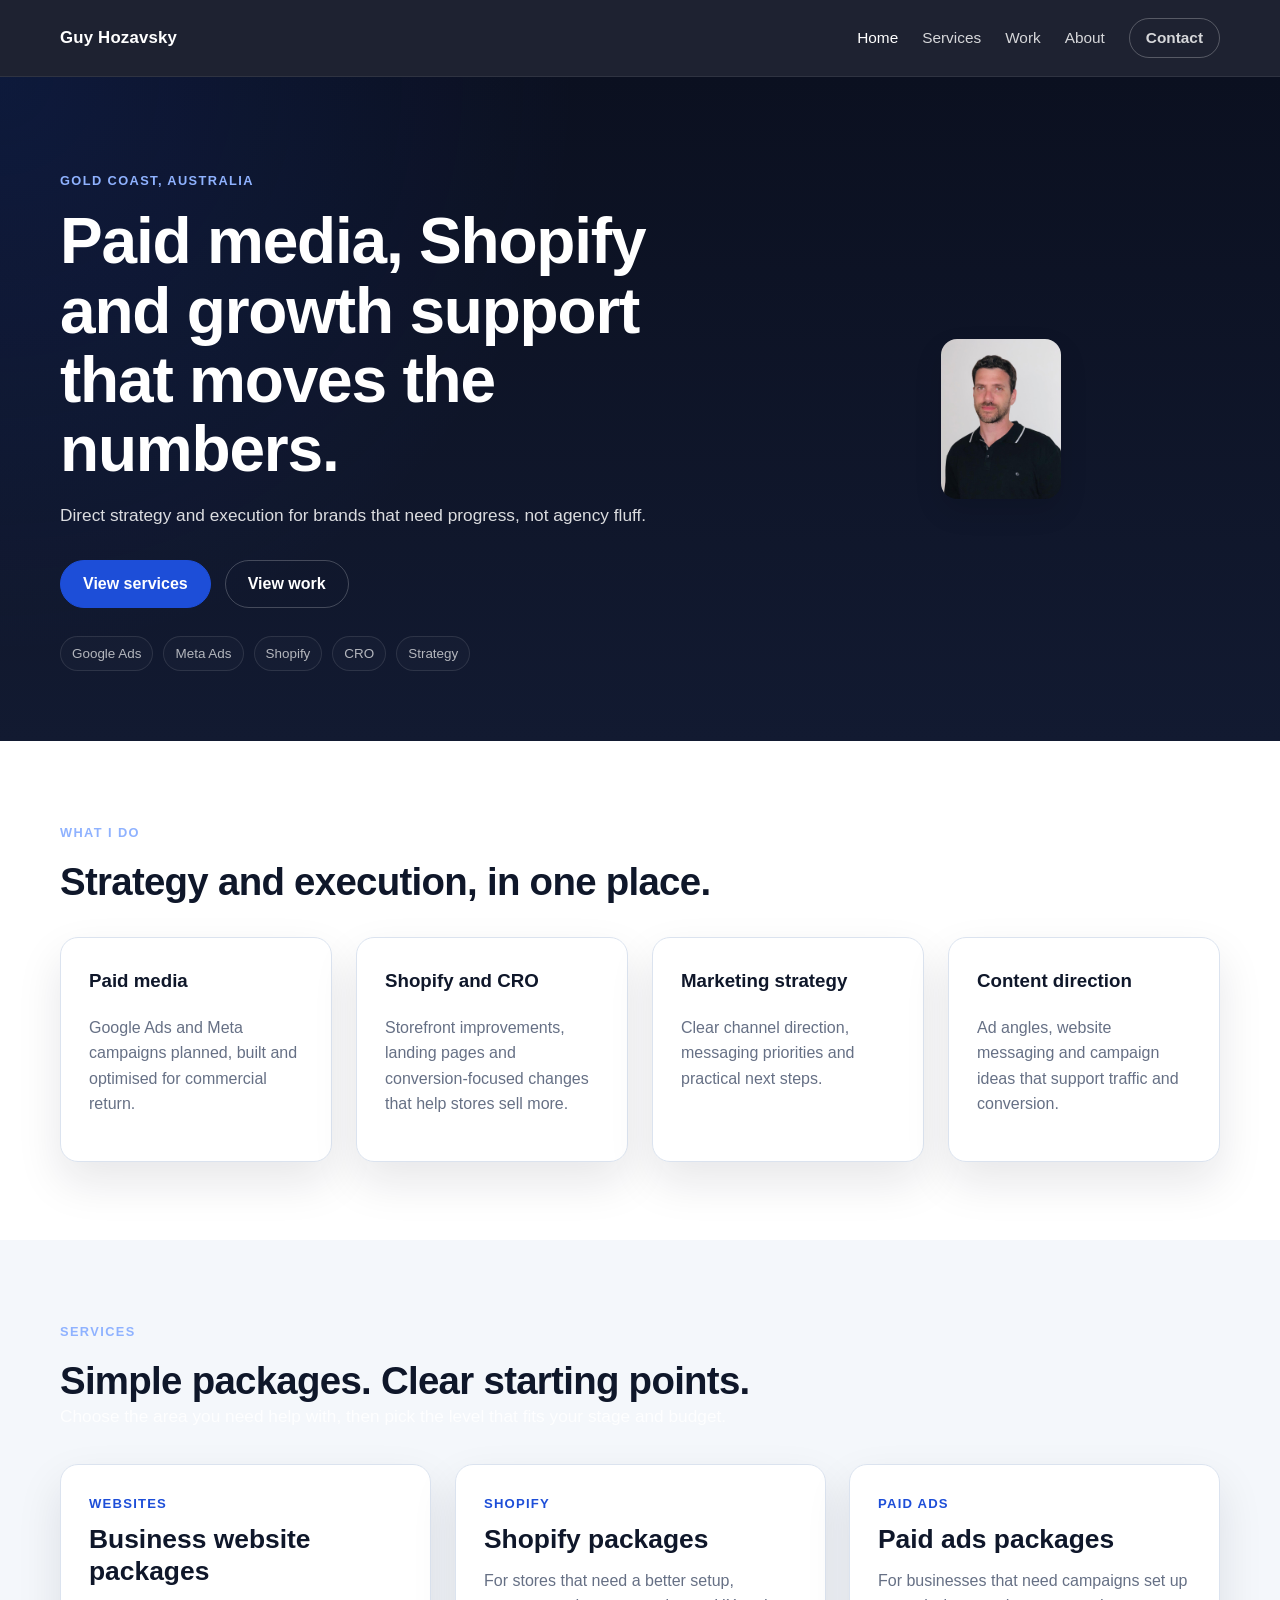
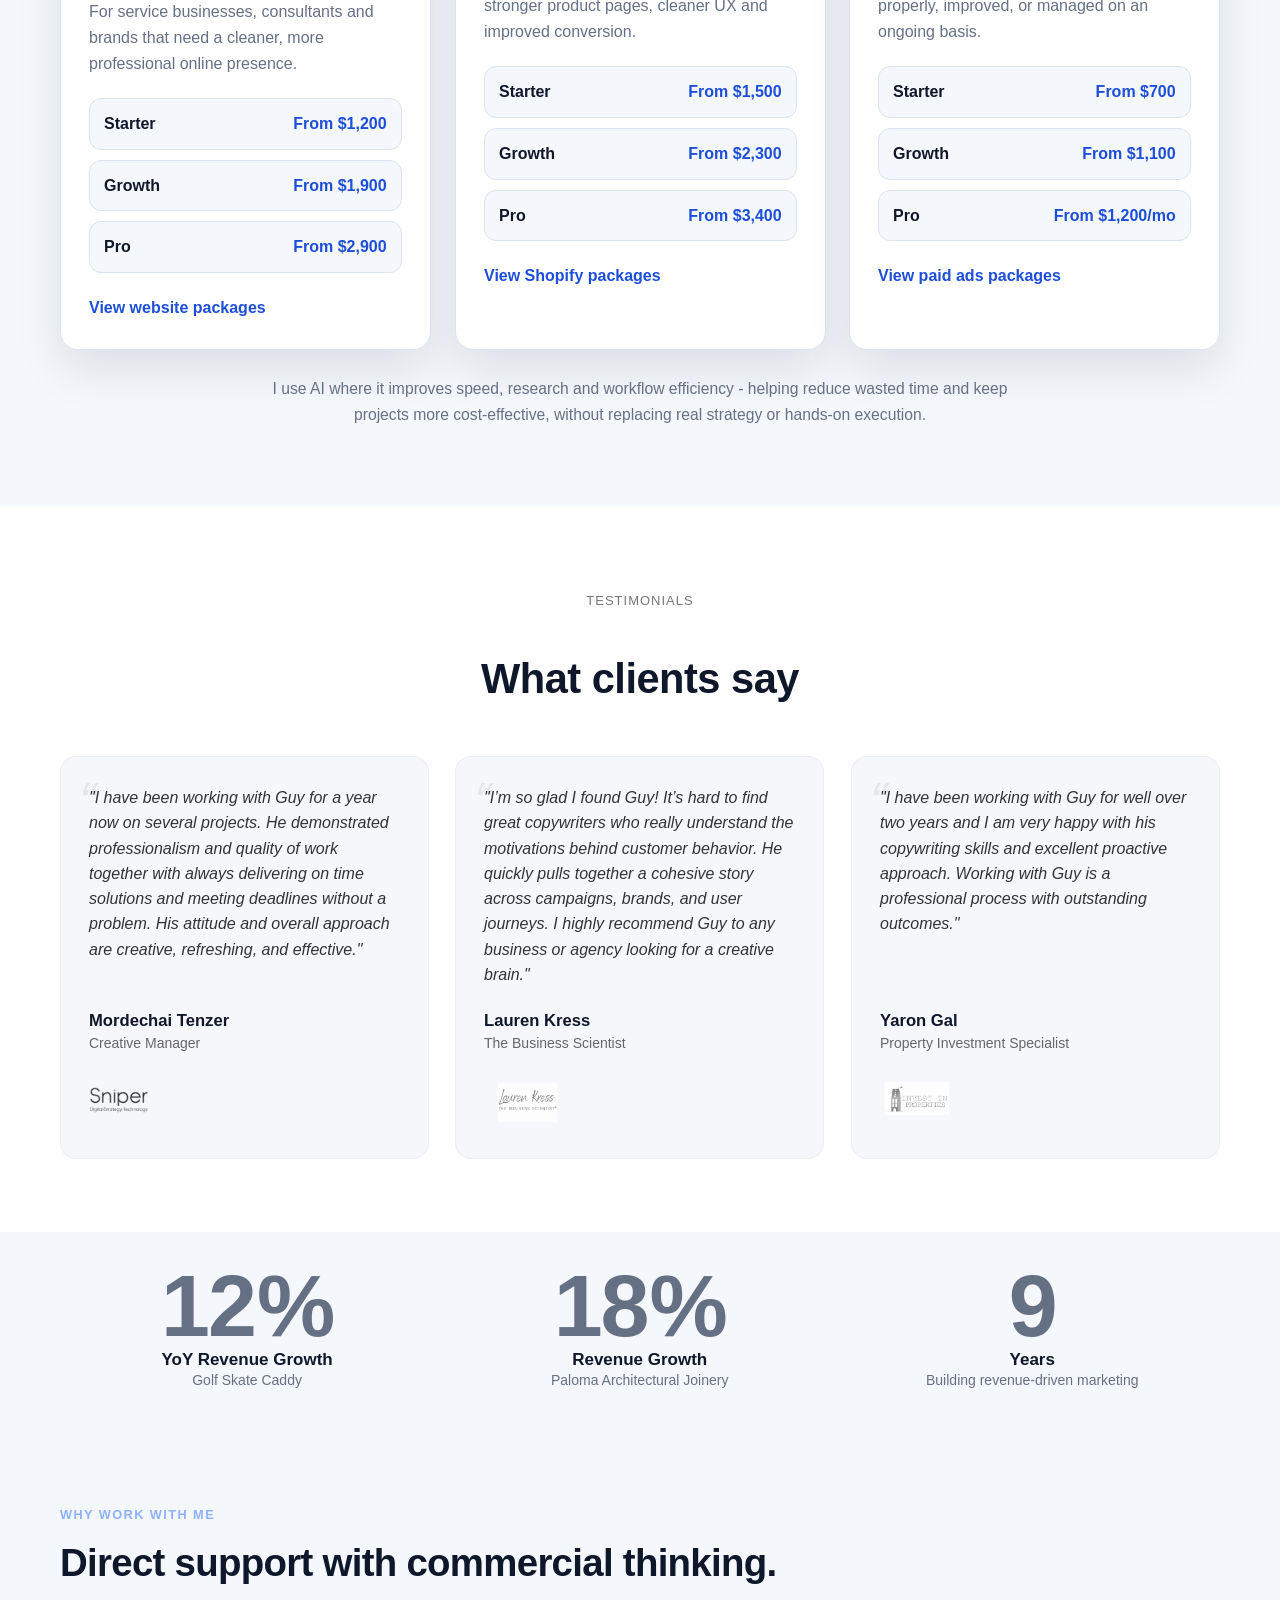
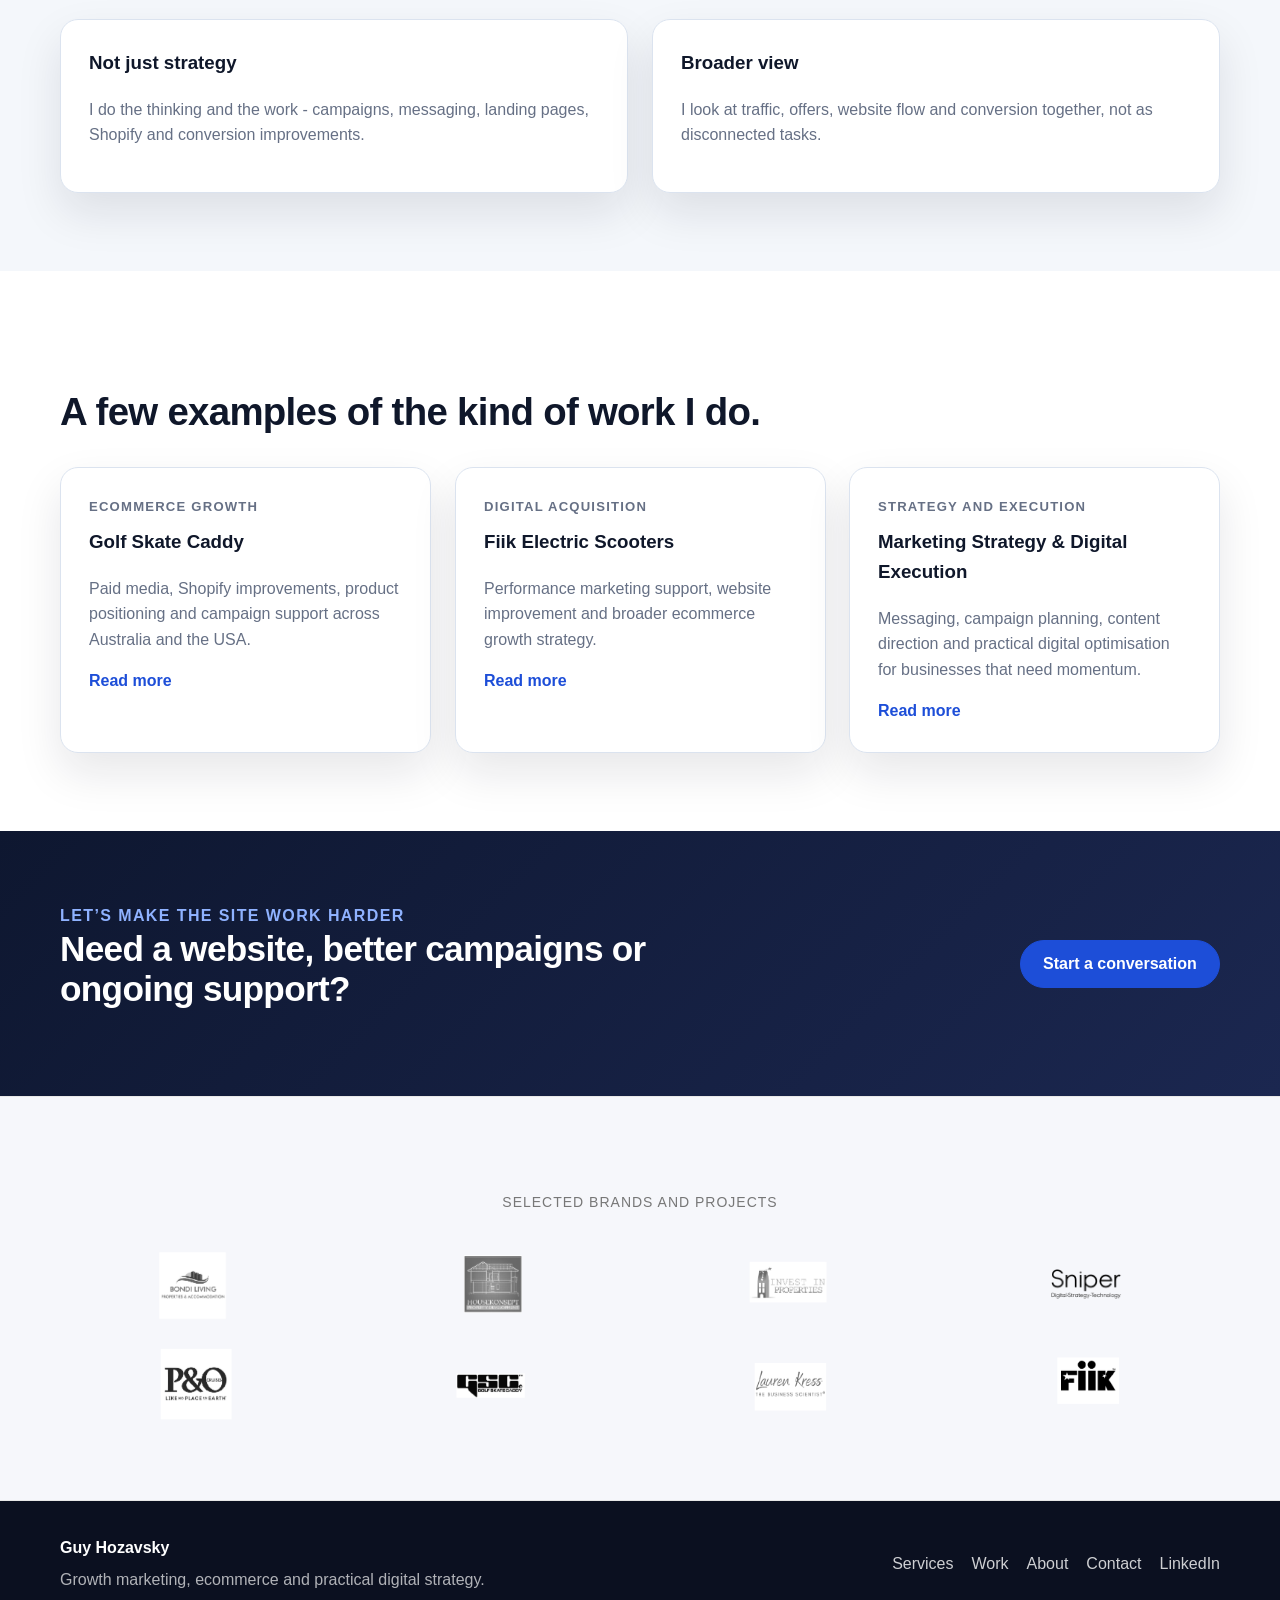
==== index.html @ a8308d42 "Update index.html" ====
<!DOCTYPE html>
<html lang="en">
<head>

<meta charset="UTF-8" />
<meta name="viewport" content="width=device-width, initial-scale=1.0" />

<title>Guy Hozavsky | Growth Marketing Consultant</title>

<meta name="description" content="Growth marketing, paid media, Shopify optimisation, CRO and practical strategy for ambitious businesses." />

<link rel="canonical" href="https://justaguyh.com/">

<!-- Favicon -->
<link rel="apple-touch-icon" sizes="180x180" href="/apple-touch-icon.png">
<link rel="icon" type="image/png" sizes="32x32" href="/favicon-32x32.png">
<link rel="icon" type="image/png" sizes="16x16" href="/favicon-16x16.png">
<link rel="icon" href="/favicon.ico">
<link rel="manifest" href="/site.webmanifest">

<!-- Open Graph (Facebook / LinkedIn / Slack etc) -->
<meta property="og:type" content="website">
<meta property="og:url" content="https://justaguyh.com/">
<meta property="og:title" content="Guy Hozavsky | Growth Marketing Consultant">
<meta property="og:description" content="Growth marketing, paid media, Shopify optimisation, CRO and practical strategy for ambitious businesses.">
<meta property="og:image" content="https://justaguyh.com/images/social-share.jpg">
<meta property="og:image:width" content="1200">
<meta property="og:image:height" content="630">

<!-- Twitter preview -->
<meta name="twitter:card" content="summary_large_image">
<meta name="twitter:title" content="Guy Hozavsky | Growth Marketing Consultant">
<meta name="twitter:description" content="Growth marketing, paid media, Shopify optimisation, CRO and practical strategy for ambitious businesses.">
<meta name="twitter:image" content="https://justaguyh.com/images/social-share.jpg">

<!-- Styles -->
<link rel="stylesheet" href="/css/style.css" />

</head>

<body>
  <header class="site-header">
    <div class="container nav-wrap">
      <a href="index.html" class="brand">Guy Hozavsky</a>

      <button class="nav-toggle" aria-label="Open menu" aria-expanded="false">
        <span></span>
        <span></span>
        <span></span>
      </button>

      <nav class="site-nav">
        <a href="index.html" class="active">Home</a>
        <a href="services.html">Services</a>
        <a href="work.html">Work</a>
        <a href="about.html">About</a>
        <a href="contact.html" class="btn btn-outline btn-small">Contact</a>
      </nav>
    </div>
  </header>

  <main>
    <section class="hero">
      <div class="container hero-grid">
        <div class="hero-copy reveal">
          <p class="eyebrow">Gold Coast, Australia</p>
          <h1>Paid media, Shopify and growth support that moves the numbers.</h1>
          <p class="hero-text">
            Direct strategy and execution for brands that need progress, not agency fluff.
          </p>

          <div class="hero-actions">
            <a href="services.html" class="btn">View services</a>
            <a href="work.html" class="btn btn-secondary">View work</a>
          </div>

          <div class="hero-points">
            <span>Google Ads</span>
            <span>Meta Ads</span>
            <span>Shopify</span>
            <span>CRO</span>
            <span>Strategy</span>
          </div>
        </div>

        <div class="hero-image reveal reveal-stagger-1">
          <img src="images/guy-hozavsky.jpg" alt="Guy Hozavsky">
        </div>
      </div>
    </section>

    <section class="section">
      <div class="container">
        <div class="section-intro">
          <p class="eyebrow reveal">What I do</p>
          <h2 class="reveal reveal-stagger-1">Strategy and execution, in one place.</h2>
        </div>

        <div class="card-grid">
          <article class="feature-card reveal reveal-stagger-1">
            <h3>Paid media</h3>
            <p>Google Ads and Meta campaigns planned, built and optimised for commercial return.</p>
          </article>

          <article class="feature-card reveal reveal-stagger-2">
            <h3>Shopify and CRO</h3>
            <p>Storefront improvements, landing pages and conversion-focused changes that help stores sell more.</p>
          </article>

          <article class="feature-card reveal reveal-stagger-3">
            <h3>Marketing strategy</h3>
            <p>Clear channel direction, messaging priorities and practical next steps.</p>
          </article>

          <article class="feature-card reveal reveal-stagger-4">
            <h3>Content direction</h3>
            <p>Ad angles, website messaging and campaign ideas that support traffic and conversion.</p>
          </article>
        </div>
      </div>
    </section>

<section class="section section-alt">
  <div class="container">
    <div class="section-intro">
      <p class="eyebrow reveal">Services</p>
      <h2 class="reveal reveal-stagger-1">Simple packages. Clear starting points.</h2>
      <p class="lead reveal reveal-stagger-2">
        Choose the area you need help with, then pick the level that fits your stage and budget.
      </p>
    </div>

    <div class="package-category-grid">

      <article class="package-category-card reveal reveal-stagger-1">
        <p class="case-tag">Websites</p>
        <h3>Business website packages</h3>
        <p class="package-category-text">
          For service businesses, consultants and brands that need a cleaner, more professional online presence.
        </p>

        <div class="package-tier-list">
          <div class="package-tier-row">
            <span class="tier-name">Starter</span>
            <span class="tier-price">From $1,200</span>
          </div>
          <div class="package-tier-row">
            <span class="tier-name">Growth</span>
            <span class="tier-price">From $1,900</span>
          </div>
          <div class="package-tier-row">
            <span class="tier-name">Pro</span>
            <span class="tier-price">From $2,900</span>
          </div>
        </div>

        <a href="services.html#websites" class="text-link">View website packages</a>
      </article>

      <article class="package-category-card reveal reveal-stagger-2">
        <p class="case-tag">Shopify</p>
        <h3>Shopify packages</h3>
        <p class="package-category-text">
          For stores that need a better setup, stronger product pages, cleaner UX and improved conversion.
        </p>

        <div class="package-tier-list">
          <div class="package-tier-row">
            <span class="tier-name">Starter</span>
            <span class="tier-price">From $1,500</span>
          </div>
          <div class="package-tier-row">
            <span class="tier-name">Growth</span>
            <span class="tier-price">From $2,300</span>
          </div>
          <div class="package-tier-row">
            <span class="tier-name">Pro</span>
            <span class="tier-price">From $3,400</span>
          </div>
        </div>

        <a href="services.html#shopify" class="text-link">View Shopify packages</a>
      </article>

      <article class="package-category-card reveal reveal-stagger-3">
        <p class="case-tag">Paid Ads</p>
        <h3>Paid ads packages</h3>
        <p class="package-category-text">
          For businesses that need campaigns set up properly, improved, or managed on an ongoing basis.
        </p>

        <div class="package-tier-list">
          <div class="package-tier-row">
            <span class="tier-name">Starter</span>
            <span class="tier-price">From $700</span>
          </div>
          <div class="package-tier-row">
            <span class="tier-name">Growth</span>
            <span class="tier-price">From $1,100</span>
          </div>
          <div class="package-tier-row">
            <span class="tier-name">Pro</span>
            <span class="tier-price">From $1,200/mo</span>
          </div>
        </div>

        <a href="services.html#paid-ads" class="text-link">View paid ads packages</a>
      </article>

    </div>

    <div class="service-ai-note reveal reveal-stagger-4">
      <p>
        I use AI where it improves speed, research and workflow efficiency - helping reduce wasted time and keep projects more cost-effective, without replacing real strategy or hands-on execution.
      </p>
    </div>
  </div>
</section>

    <section class="testimonials">
      <div class="container">
        <p class="section-label reveal">Testimonials</p>
        <h2 class="section-title reveal reveal-stagger-1">What clients say</h2>

        <div class="testimonial-grid">
          <div class="testimonial-card reveal reveal-stagger-1">
            <p class="testimonial-text">
              "I have been working with Guy for a year now on several projects. He demonstrated professionalism and quality of work together with always delivering on time solutions and meeting deadlines without a problem. His attitude and overall approach are creative, refreshing, and effective."
            </p>

            <div class="testimonial-author">
              <strong>Mordechai Tenzer</strong>
              <span>Creative Manager</span>
            </div>

            <img src="images/sniper.png" alt="Sniper Digital Strategy Technology">
          </div>

          <div class="testimonial-card reveal reveal-stagger-2">
            <p class="testimonial-text">
              "I’m so glad I found Guy! It’s hard to find great copywriters who really understand the motivations behind customer behavior. He quickly pulls together a cohesive story across campaigns, brands, and user journeys. I highly recommend Guy to any business or agency looking for a creative brain."
            </p>

            <div class="testimonial-author">
              <strong>Lauren Kress</strong>
              <span>The Business Scientist</span>
            </div>

            <img src="images/laurenkress.png" alt="Lauren Kress">
          </div>

          <div class="testimonial-card reveal reveal-stagger-3">
            <p class="testimonial-text">
              "I have been working with Guy for well over two years and I am very happy with his copywriting skills and excellent proactive approach. Working with Guy is a professional process with outstanding outcomes."
            </p>

            <div class="testimonial-author">
              <strong>Yaron Gal</strong>
              <span>Property Investment Specialist</span>
            </div>

            <img src="images/invest-properties.png" alt="Invest In Properties">
          </div>
        </div>
      </div>
    </section>

    <section class="results-bar">
      <div class="container">
        <div class="results-grid">
          <div class="result-item reveal reveal-stagger-1">
            <h3><span class="count" data-target="25">0</span><span class="suffix">%</span></h3>
            <p>YoY Revenue Growth</p>
            <span>Golf Skate Caddy</span>
          </div>

          <div class="result-item reveal reveal-stagger-2">
            <h3><span class="count" data-target="37">0</span><span class="suffix">%</span></h3>
            <p>Revenue Growth</p>
            <span>Paloma Architectural Joinery</span>
          </div>

          <div class="result-item reveal reveal-stagger-3">
            <h3><span class="count" data-target="18">0</span></h3>
            <p>Years</p>
            <span>Building revenue-driven marketing</span>
          </div>
        </div>
      </div>
    </section>

    <section class="section section-alt">
      <div class="container">
        <div class="section-intro">
          <p class="eyebrow reveal">Why work with me</p>
          <h2 class="reveal reveal-stagger-1">Direct support with commercial thinking.</h2>
        </div>

        <div class="split-grid">
          <div class="panel reveal reveal-stagger-1">
            <h3>Not just strategy</h3>
            <p>
              I do the thinking and the work - campaigns, messaging, landing pages, Shopify and conversion improvements.
            </p>
          </div>

          <div class="panel reveal reveal-stagger-2">
            <h3>Broader view</h3>
            <p>
              I look at traffic, offers, website flow and conversion together, not as disconnected tasks.
            </p>
          </div>
        </div>
      </div>
    </section>

    <section class="section">
      <div class="container">
        <div class="section-intro">
          <p class="eyebrow reveal">Selected work</p>
          <h2 class="reveal reveal-stagger-1">A few examples of the kind of work I do.</h2>
        </div>

        <div class="case-grid">
          <article class="case-card reveal reveal-stagger-1">
            <p class="case-tag">Ecommerce growth</p>
            <h3>Golf Skate Caddy</h3>
            <p>
              Paid media, Shopify improvements, product positioning and campaign support across Australia and the USA.
            </p>
            <a href="work.html" class="text-link">Read more</a>
          </article>

          <article class="case-card reveal reveal-stagger-2">
            <p class="case-tag">Digital acquisition</p>
            <h3>Fiik Electric Scooters</h3>
            <p>
              Performance marketing support, website improvement and broader ecommerce growth strategy.
            </p>
            <a href="work.html" class="text-link">Read more</a>
          </article>

          <article class="case-card reveal reveal-stagger-3">
            <p class="case-tag">Strategy and execution</p>
            <h3>Marketing Strategy & Digital Execution</h3>
            <p>
              Messaging, campaign planning, content direction and practical digital optimisation for businesses that need momentum.
            </p>
            <a href="work.html" class="text-link">Read more</a>
          </article>
        </div>
      </div>
    </section>

    <section class="section cta-band">
      <div class="container cta-band-wrap">
        <div class="reveal">
          <p class="eyebrow">Let’s make the site work harder</p>
          <h2>Need a website, better campaigns or ongoing support?</h2>
        </div>
        <a href="contact.html" class="btn reveal reveal-stagger-1">Start a conversation</a>
      </div>
    </section>

    <section class="client-logos">
      <div class="container">
        <p class="logos-title reveal">Selected brands and projects</p>

        <div class="logos-grid">
          <img class="reveal reveal-stagger-1" src="images/bondi-living.png" alt="Bondi Living">
          <img class="reveal reveal-stagger-2" src="images/housekonsept.png" alt="House Konsept">
          <img class="reveal reveal-stagger-3" src="images/invest-properties.png" alt="Invest In Properties">
          <img class="reveal reveal-stagger-4" src="images/sniper.png" alt="Sniper">
          <img class="reveal reveal-stagger-1" src="images/pando.png" alt="P&O Cruises">
          <img class="reveal reveal-stagger-2" src="images/golfskatecaddy.png" alt="Golf Skate Caddy">
          <img class="reveal reveal-stagger-3" src="images/laurenkress.png" alt="Lauren Kress">
          <img class="reveal reveal-stagger-4" src="images/fiik.png" alt="Fiik Electric Scooters">
        </div>
      </div>
    </section>

  </main>

  <footer class="site-footer">
    <div class="container footer-wrap">
      <div>
        <p class="footer-brand">Guy Hozavsky</p>
        <p class="footer-copy">Growth marketing, ecommerce and practical digital strategy.</p>
      </div>

      <div class="footer-links">
        <a href="services.html">Services</a>
        <a href="work.html">Work</a>
        <a href="about.html">About</a>
        <a href="contact.html">Contact</a>
        <a href="https://www.linkedin.com/in/guy-hozavsky" target="_blank" rel="noopener">LinkedIn</a>
      </div>
    </div>
  </footer>

  <script src="js/script.js"></script>
</body>
</html>
---- css/style.css ----
:root {
  --bg: #0b1020;
  --bg-soft: #121a31;
  --panel: #ffffff;
  --panel-soft: #f4f7fb;
  --text: #0f172a;
  --text-light: #667085;
  --white: #ffffff;
  --line: #dbe3ef;
  --accent: #1d4ed8;
  --accent-dark: #163ea8;
  --shadow: 0 20px 45px rgba(15, 23, 42, 0.10);
  --radius: 18px;
  --radius-small: 12px;
  --container: 1160px;
  --narrow: 760px;
}

* {
  box-sizing: border-box;
}

html {
  scroll-behavior: smooth;
}

body {
  margin: 0;
  font-family: Arial, Helvetica, sans-serif;
  color: var(--text);
  background: #ffffff;
  line-height: 1.6;
}

a {
  color: inherit;
  text-decoration: none;
}

img {
  max-width: 100%;
  display: block;
}

.container {
  width: min(calc(100% - 40px), var(--container));
  margin: 0 auto;
}

.narrow {
  max-width: var(--narrow);
}

.center-text {
  text-align: center;
}

/* Header */

.site-header {
  position: sticky;
  top: 0;
  z-index: 50;
  background: rgba(11, 16, 32, 0.92);
  backdrop-filter: blur(10px);
  border-bottom: 1px solid rgba(255, 255, 255, 0.08);
}

.nav-wrap {
  display: flex;
  align-items: center;
  justify-content: space-between;
  min-height: 76px;
  gap: 24px;
}

.brand {
  font-size: 1.05rem;
  font-weight: 700;
  letter-spacing: 0.2px;
  color: var(--white);
}

.site-nav {
  display: flex;
  align-items: center;
  gap: 24px;
}

.site-nav a {
  color: rgba(255, 255, 255, 0.82);
  font-size: 0.96rem;
}

.site-nav a:hover,
.site-nav a.active {
  color: var(--white);
}

.nav-toggle {
  display: none;
  background: transparent;
  border: 0;
  padding: 0;
  width: 34px;
  cursor: pointer;
}

.nav-toggle span {
  display: block;
  height: 2px;
  background: var(--white);
  margin: 6px 0;
  border-radius: 2px;
}

/* Hero */

.hero {
  background:
    radial-gradient(circle at top left, rgba(29, 78, 216, 0.15), transparent 40%),
    linear-gradient(180deg, #0b1020 0%, #121a31 100%);
  color: white;
  padding: 90px 0 70px;
}

.hero-grid {
  display: grid;
  grid-template-columns: 1.4fr 0.9fr;
  gap: 40px;
  align-items: center;
}

.hero-image {
  display: flex;
  justify-content: center;
  align-items: center;
}

.eyebrow {
  display: inline-block;
  font-size: 0.8rem;
  text-transform: uppercase;
  letter-spacing: 1.4px;
  font-weight: 700;
  color: #8fb2ff;
  margin: 0 0 16px;
}

.hero h1,
.page-hero h1 {
  margin: 0 0 18px;
  line-height: 1.08;
  font-size: clamp(2.2rem, 5vw, 4.2rem);
  letter-spacing: -1.2px;
}

.hero-text,
.lead {
  font-size: 1.08rem;
  color: rgba(255, 255, 255, 0.85);
  max-width: 680px;
  margin: 0 0 30px;
}

.hero-actions {
  display: flex;
  flex-wrap: wrap;
  gap: 14px;
  margin-bottom: 28px;
}

.hero-points {
  display: flex;
  flex-wrap: wrap;
  gap: 10px;
}

.hero-points span {
  padding: 6px 11px;
  border: 1px solid rgba(255, 255, 255, 0.10);
  border-radius: 999px;
  color: rgba(255, 255, 255, 0.68);
  font-size: 0.84rem;
  font-weight: 500;
  background: rgba(255, 255, 255, 0.02);
  pointer-events: none;
}

/* Page hero */

.page-main {
  background: #ffffff;
}

.page-hero {
  background: var(--panel-soft);
  padding: 76px 0 38px;
}

.page-hero .lead {
  color: var(--text-light);
}

/* Buttons */

.btn {
  display: inline-flex;
  align-items: center;
  justify-content: center;
  min-height: 48px;
  padding: 0 22px;
  border-radius: 999px;
  background: var(--accent);
  color: var(--white);
  font-weight: 700;
  border: 1px solid var(--accent);
  transition: 0.2s ease;
}

.btn:hover {
  background: var(--accent-dark);
  border-color: var(--accent-dark);
}

.btn-secondary {
  background: transparent;
  border-color: rgba(255, 255, 255, 0.22);
  color: var(--white);
}

.btn-secondary:hover {
  background: rgba(255, 255, 255, 0.08);
  border-color: rgba(255, 255, 255, 0.3);
}

.btn-outline {
  background: transparent;
  color: var(--white);
  border-color: rgba(255, 255, 255, 0.25);
}

.btn-outline:hover {
  background: rgba(255, 255, 255, 0.08);
}

.btn-small {
  min-height: 40px;
  padding: 0 16px;
}

/* Sections */

.section {
  padding: 78px 0;
}

.section-alt {
  background: var(--panel-soft);
}

.section-intro {
  max-width: 760px;
  margin-bottom: 34px;
}

.section-intro h2,
.cta-band h2,
.service-item h2,
.case-study h2 {
  margin: 0;
  font-size: clamp(1.8rem, 3vw, 2.7rem);
  line-height: 1.14;
  letter-spacing: -0.7px;
}

.section-label {
  text-transform: uppercase;
  font-size: 13px;
  letter-spacing: 1px;
  color: #777;
  margin-bottom: 10px;
}

.section-title {
  font-size: clamp(2rem, 4vw, 2.6rem);
  margin-bottom: 44px;
  letter-spacing: -0.5px;
}

/* Grids */

.card-grid,
.case-grid,
.check-grid {
  display: grid;
  gap: 24px;
}

.card-grid {
  grid-template-columns: repeat(4, 1fr);
}

.case-grid {
  grid-template-columns: repeat(3, 1fr);
}

.check-grid {
  grid-template-columns: repeat(3, 1fr);
}

.split-grid {
  display: grid;
  grid-template-columns: 1fr 1fr;
  gap: 24px;
}

.case-study-grid {
  display: grid;
  grid-template-columns: 1fr 1fr;
  gap: 24px;
}

.packages-teaser-grid {
  grid-template-columns: repeat(4, 1fr);
}

/* Homepage package category cards */

.package-category-grid {
  display: grid;
  grid-template-columns: repeat(3, 1fr);
  gap: 24px;
}

.package-category-card {
  background: var(--panel);
  border: 1px solid var(--line);
  border-radius: var(--radius);
  box-shadow: var(--shadow);
  padding: 28px;
  transition: transform 0.25s ease, box-shadow 0.25s ease;
}

.package-category-card:hover {
  transform: translateY(-6px);
  box-shadow: 0 20px 40px rgba(0, 0, 0, 0.08);
}

.package-category-card h3 {
  margin: 0 0 12px;
  font-size: 1.65rem;
  line-height: 1.2;
}

.package-category-text {
  margin: 0 0 22px;
  color: var(--text-light);
}

.package-tier-list {
  display: grid;
  gap: 10px;
  margin: 0 0 22px;
}

.package-tier-row {
  display: flex;
  align-items: center;
  justify-content: space-between;
  gap: 12px;
  padding: 12px 14px;
  border: 1px solid var(--line);
  border-radius: 12px;
  background: var(--panel-soft);
}

.tier-name {
  font-weight: 700;
  color: var(--text);
}

.tier-price {
  font-weight: 700;
  color: var(--accent);
  white-space: nowrap;
}

.service-ai-note {
  max-width: 760px;
  margin: 26px auto 0;
  text-align: center;
}

.service-ai-note p {
  margin: 0;
  color: var(--text-light);
  font-size: 0.98rem;
  line-height: 1.65;
}

/* Cards */

.feature-card,
.case-card,
.panel,
.check-card,
.contact-panel,
.service-item,
.case-study,
.service-summary-card {
  background: var(--panel);
  border: 1px solid var(--line);
  border-radius: var(--radius);
  box-shadow: var(--shadow);
  padding: 26px;
}

.feature-card,
.case-card,
.panel,
.check-card {
  padding: 28px;
}

.service-item {
  padding: 28px;
}

.case-study {
  padding: 30px;
  margin-bottom: 26px;
}

.contact-panel {
  padding: 30px;
}

.package-meta {
  margin: 14px 0 0;
  font-size: 0.95rem;
  color: var(--text);
}

.package-meta strong {
  color: var(--accent);
}

.feature-card h3,
.case-card h3,
.panel h3,
.service-item h2,
.case-study h2,
.service-summary-card h3 {
  margin-top: 0;
}

.feature-card p,
.case-card p,
.panel p,
.service-item p,
.case-study p,
.about-copy p,
.clean-list li,
.contact-links p,
.service-summary-text {
  color: var(--text-light);
}

.service-summary-text {
  margin: 0 0 18px;
  font-size: 1.02rem;
  line-height: 1.5;
}

.case-study-header {
  margin-bottom: 20px;
}

.case-tag {
  color: var(--accent);
  font-size: 0.82rem;
  font-weight: 700;
  text-transform: uppercase;
  letter-spacing: 1.2px;
  margin: 0 0 10px;
}

.case-subtitle {
  margin: 8px 0 0;
  font-size: 1.02rem;
  color: var(--text-light);
}

.text-link {
  color: var(--accent);
  font-weight: 700;
}

.about-copy {
  font-size: 1.05rem;
}

.clean-list {
  margin: 0;
  padding-left: 18px;
}

/* Services accordion page */

.service-stack,
.service-accordion {
  display: grid;
  gap: 22px;
}

.service-mini-list {
  margin: 0 0 14px;
  padding-left: 20px;
}

.service-mini-list li {
  margin-bottom: 8px;
}

.service-fit,
.service-price {
  margin: 0 0 10px;
}

.service-price strong {
  color: var(--accent);
}

.service-toggle {
  background: transparent;
  border: 0;
  padding: 0;
  color: var(--accent);
  font: inherit;
  font-weight: 700;
  cursor: pointer;
}

.service-toggle:hover {
  text-decoration: underline;
}

.service-full-details {
  display: none;
  margin-top: 14px;
  padding-top: 14px;
  border-top: 1px solid var(--line);
}

.service-full-details.open {
  display: block;
}

.service-full-details p {
  margin: 0;
  color: var(--text-light);
  line-height: 1.55;
}

/* CTA band */

.cta-band {
  background: linear-gradient(135deg, #0e1730 0%, #1b2750 100%);
  color: #fff;
  padding: 72px 0;
}

.cta-band-wrap {
  display: flex;
  align-items: center;
  justify-content: space-between;
  gap: 30px;
  flex-wrap: wrap;
}

.cta-band-wrap > div {
  max-width: 700px;
}

.cta-band h2 {
  margin: 0 0 14px;
  font-size: clamp(1.6rem, 3vw, 2.2rem);
  line-height: 1.15;
}

.cta-band p {
  margin: 0;
  color: rgba(255, 255, 255, 0.82);
  font-size: 1rem;
}

.cta-band .eyebrow {
  color: #8fb2ff;
}

/* Testimonials */

.testimonials {
  padding: 72px 0;
  background: #ffffff;
  text-align: center;
}

.testimonial-grid {
  display: grid;
  grid-template-columns: repeat(auto-fit, minmax(280px, 1fr));
  gap: 26px;
  align-items: stretch;
}

.testimonial-card {
  background: #f6f7fb;
  padding: 28px;
  border-radius: 16px;
  text-align: left;
  transition: transform 0.25s ease, box-shadow 0.25s ease;
  position: relative;
  display: flex;
  flex-direction: column;
  min-height: 100%;
  border: 1px solid rgba(15, 23, 42, 0.04);
}

.testimonial-card:hover {
  transform: translateY(-6px);
  box-shadow: 0 20px 40px rgba(0, 0, 0, 0.08);
}

.testimonial-text {
  font-style: italic;
  margin: 0 0 22px;
  color: #333;
  line-height: 1.58;
  position: relative;
  flex-grow: 1;
}

.testimonial-text::before {
  content: "“";
  font-size: 52px;
  line-height: 1;
  position: absolute;
  left: -10px;
  top: -10px;
  opacity: 0.08;
}

.testimonial-author {
  margin-top: auto;
  margin-bottom: 10px;
  padding-top: 2px;
}

.testimonial-author strong {
  display: block;
  font-size: 1.04rem;
  line-height: 1.2;
  color: #0f172a;
}

.testimonial-author span {
  display: block;
  margin-top: 3px;
  font-size: 14px;
  color: #666;
  line-height: 1.3;
}

.testimonial-card img {
  display: block;
  align-self: flex-start;
  height: 60px;
  width: auto;
  max-width: none;
  margin-top: 8px;
  opacity: 0.82;
  object-fit: contain;
  filter: grayscale(100%);
  transition: opacity 0.2s ease, filter 0.2s ease, transform 0.2s ease;
}

.testimonial-card img:hover {
  opacity: 1;
  filter: none;
  transform: translateY(-1px);
}

/* Results */

.results-bar {
  background: #f4f7fb;
  padding: 34px 0;
}

.results-grid {
  display: grid;
  grid-template-columns: repeat(3, 1fr);
  gap: 18px;
  text-align: center;
  align-items: start;
}

.result-item {
  text-align: center;
  margin: 0 auto;
  max-width: 100%;
  transition: transform 0.25s ease, box-shadow 0.25s ease;
}

.result-item:hover {
  transform: translateY(-6px);
  box-shadow: 0 20px 40px rgba(0, 0, 0, 0.08);
}

.result-item h3 {
  margin: 0 0 6px;
  font-size: 88px;
  line-height: 0.9;
  font-weight: 700;
  color: #0f172a;
  letter-spacing: -2px;
  display: flex;
  justify-content: center;
  align-items: flex-start;
  gap: 2px;
}

.result-item .count,
.result-item .suffix {
  display: inline-block;
  font-size: inherit;
  line-height: inherit;
  font-weight: inherit;
}

.result-item p {
  margin: 0 0 2px;
  font-size: 17px;
  line-height: 1.1;
  font-weight: 700;
  color: #0f172a;
}

.result-item span {
  display: block;
  font-size: 14px;
  line-height: 1.25;
  color: #667085;
}

/* Metrics */

.result-metrics {
  display: grid;
  grid-template-columns: repeat(3, 1fr);
  gap: 20px;
  margin: 26px 0 30px;
}

.metric-box {
  background: var(--panel-soft);
  border: 1px solid var(--line);
  border-radius: var(--radius-small);
  padding: 22px;
}

.metric-box h3 {
  margin: 0 0 8px;
  font-size: 2rem;
  line-height: 1;
  color: var(--accent);
}

.metric-box p {
  margin: 0 0 6px;
  font-weight: 700;
  color: var(--text);
}

.metric-box span {
  color: var(--text-light);
  font-size: 0.92rem;
}

/* Logos */

.client-logos {
  padding: 80px 0;
  background: #f6f7fb;
  text-align: center;
  border-top: 1px solid #e8e8e8;
  border-bottom: 1px solid #e8e8e8;
}

.logos-title {
  font-size: 14px;
  letter-spacing: 1px;
  color: #777;
  margin-bottom: 35px;
  text-transform: uppercase;
}

.logos-grid {
  display: grid;
  grid-template-columns: repeat(4, minmax(0, 1fr));
  gap: 28px 30px;
  align-items: center;
}

.logos-grid img {
  height: 72px;
  max-width: 100%;
  width: auto;
  margin: 0 auto;
  object-fit: contain;
  opacity: 0.8;
  filter: grayscale(100%);
  transition: transform 0.25s ease, opacity 0.25s ease, filter 0.25s ease;
}

.logos-grid img:hover {
  opacity: 1;
  filter: none;
  transform: translateY(-4px) scale(1.03);
}

/* Quote block */

.case-quote {
  margin: 0;
  padding: 18px 20px;
  background: var(--panel-soft);
  border-left: 4px solid var(--accent);
  border-radius: 12px;
  color: var(--text);
  font-style: italic;
}

/* Contact */

.contact-panel-simple {
  text-align: left;
}

.contact-panel-simple h2 {
  margin-top: 0;
  margin-bottom: 14px;
}

.contact-panel-simple p {
  color: var(--text-light);
}

.contact-actions {
  margin-top: 24px;
  margin-bottom: 28px;
}

.contact-links {
  margin-top: 22px;
}

.contact-links p {
  margin: 10px 0;
}

.contact-links a {
  color: var(--accent);
  font-weight: 600;
}

.contact-links a:hover {
  text-decoration: underline;
}

.form-row {
  margin-bottom: 18px;
}

label {
  display: block;
  margin-bottom: 8px;
  font-weight: 700;
}

input,
textarea {
  width: 100%;
  border: 1px solid var(--line);
  border-radius: 12px;
  padding: 14px 16px;
  font: inherit;
  color: var(--text);
  background: #ffffff;
}

input:focus,
textarea:focus {
  outline: none;
  border-color: var(--accent);
}

.hidden-field {
  position: absolute;
  left: -9999px;
}

/* Footer */

.site-footer {
  background: #0b1020;
  color: rgba(255, 255, 255, 0.8);
  padding: 34px 0;
}

.footer-wrap {
  display: flex;
  justify-content: space-between;
  gap: 24px;
  align-items: center;
}

.footer-brand {
  margin: 0 0 6px;
  color: var(--white);
  font-weight: 700;
}

.footer-copy {
  margin: 0;
  color: rgba(255, 255, 255, 0.68);
}

.footer-links {
  display: flex;
  flex-wrap: wrap;
  gap: 18px;
}

.footer-links a:hover {
  color: var(--white);
}

/* Shared hover */

.case-card,
.feature-card {
  transition: transform 0.25s ease, box-shadow 0.25s ease;
}

.case-card:hover,
.feature-card:hover {
  transform: translateY(-6px);
  box-shadow: 0 20px 40px rgba(0, 0, 0, 0.08);
}

/* Reveal animation */

.reveal {
  opacity: 0;
  transform: translateY(26px);
  transition: opacity 0.7s ease, transform 0.7s ease;
  will-change: opacity, transform;
}

.reveal.in-view {
  opacity: 1;
  transform: translateY(0);
}

.reveal-stagger-1 { transition-delay: 0.08s; }
.reveal-stagger-2 { transition-delay: 0.16s; }
.reveal-stagger-3 { transition-delay: 0.24s; }
.reveal-stagger-4 { transition-delay: 0.32s; }

/* Tablet */

@media (max-width: 980px) {
  .hero-grid,
  .split-grid,
  .case-study-grid {
    grid-template-columns: 1fr;
  }

  .card-grid,
  .case-grid,
  .check-grid,
  .packages-teaser-grid,
  .package-category-grid {
    grid-template-columns: 1fr 1fr;
  }

  .footer-wrap {
    flex-direction: column;
    align-items: flex-start;
  }

  .result-metrics {
    grid-template-columns: 1fr;
  }

  .logos-grid {
    grid-template-columns: repeat(3, minmax(0, 1fr));
    gap: 24px 24px;
  }

  .logos-grid img {
    height: 64px;
  }

  .result-item h3 {
    font-size: 72px;
  }

  .result-item p {
    font-size: 16px;
  }
}

/* Mobile */

@media (max-width: 760px) {
  .nav-toggle {
    display: block;
  }

  .site-nav {
    position: absolute;
    top: 76px;
    left: 0;
    right: 0;
    background: #0b1020;
    border-bottom: 1px solid rgba(255, 255, 255, 0.08);
    padding: 18px 20px 22px;
    display: none;
    flex-direction: column;
    align-items: flex-start;
    gap: 16px;
  }

  .site-nav.open {
    display: flex;
  }

  .card-grid,
  .case-grid,
  .check-grid,
  .packages-teaser-grid,
  .package-category-grid {
    grid-template-columns: 1fr;
  }

  .hero,
  .section,
  .page-hero {
    padding-top: 56px;
    padding-bottom: 56px;
  }

  .hero-text,
  .lead {
    font-size: 1rem;
  }

  .feature-card,
  .case-card,
  .panel,
  .contact-panel,
  .service-item,
  .case-study,
  .service-summary-card,
  .package-category-card {
    padding: 22px;
  }

  .cta-band-wrap {
    flex-direction: column;
    align-items: flex-start;
  }

  .results-bar {
    padding: 28px 0;
  }

  .results-grid {
    grid-template-columns: 1fr;
    gap: 20px;
  }

  .result-item h3 {
    font-size: 72px;
    margin: 0 0 4px;
  }

  .result-item p {
    font-size: 15px;
    margin: 0 0 2px;
  }

  .result-item span {
    font-size: 13px;
  }

  .logos-grid {
    grid-template-columns: repeat(2, minmax(0, 1fr));
    gap: 22px 18px;
  }

  .logos-grid img {
    height: 52px;
    max-width: 90%;
  }

  .testimonials {
    padding: 54px 0;
  }

  .section-title {
    margin-bottom: 34px;
  }

  .testimonial-card {
    padding: 22px;
  }

  .testimonial-text {
    font-size: 0.95rem;
    line-height: 1.5;
  }

  .testimonial-card img {
    height: 38px;
    margin-top: 10px;
  }

  .package-tier-row {
    padding: 11px 12px;
  }

  .package-category-card h3 {
    font-size: 1.4rem;
  }
}

/* Hero image */

.hero-image img {
  width: 100%;
  max-width: 120px !important;
  border-radius: 16px;
  box-shadow: 0 12px 28px rgba(0, 0, 0, 0.12);
}

@media (max-width: 760px) {
  .hero-grid {
    gap: 18px;
  }

  .hero-image {
    justify-content: flex-start;
  }

  .hero-image img {
    max-width: 88px !important;
    width: 88px !important;
  }

  .service-summary-card h3 {
    font-size: 1.35rem;
  }

  .service-summary-text {
    font-size: 0.98rem;
  }
}
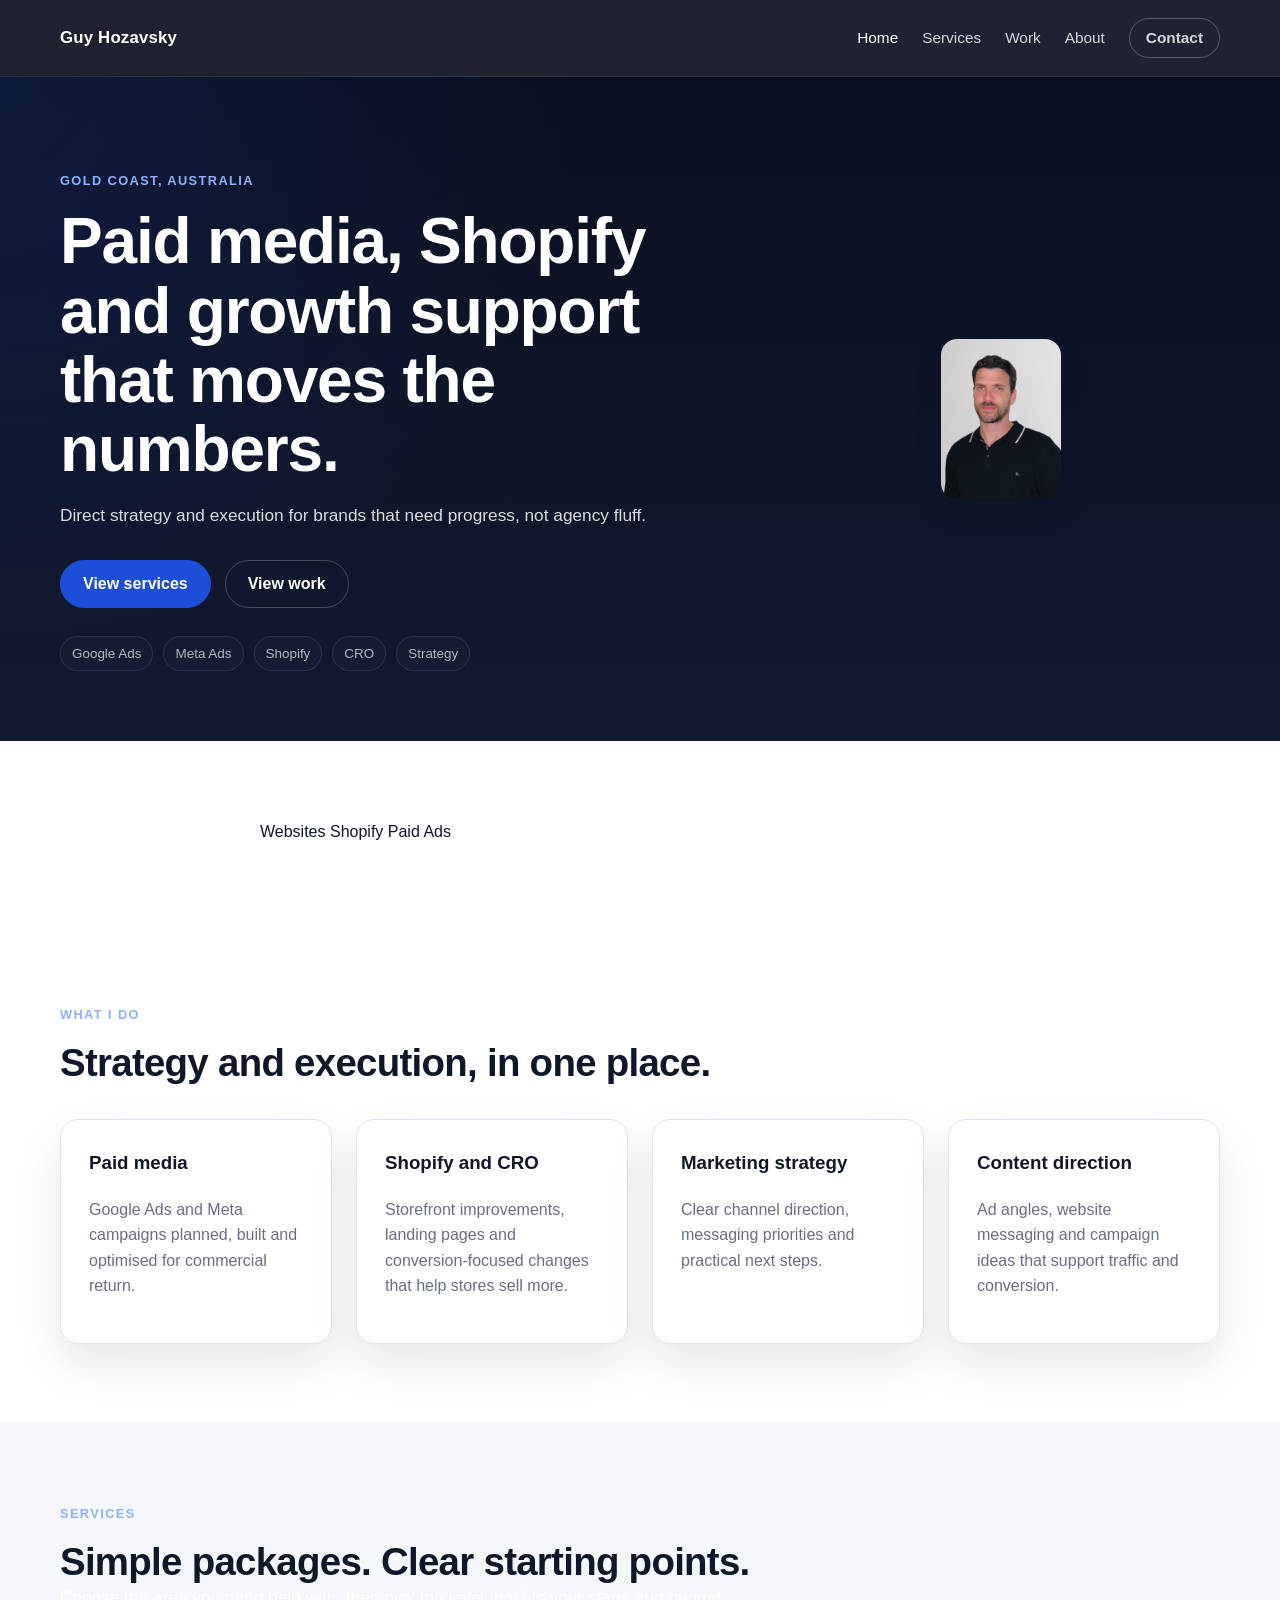
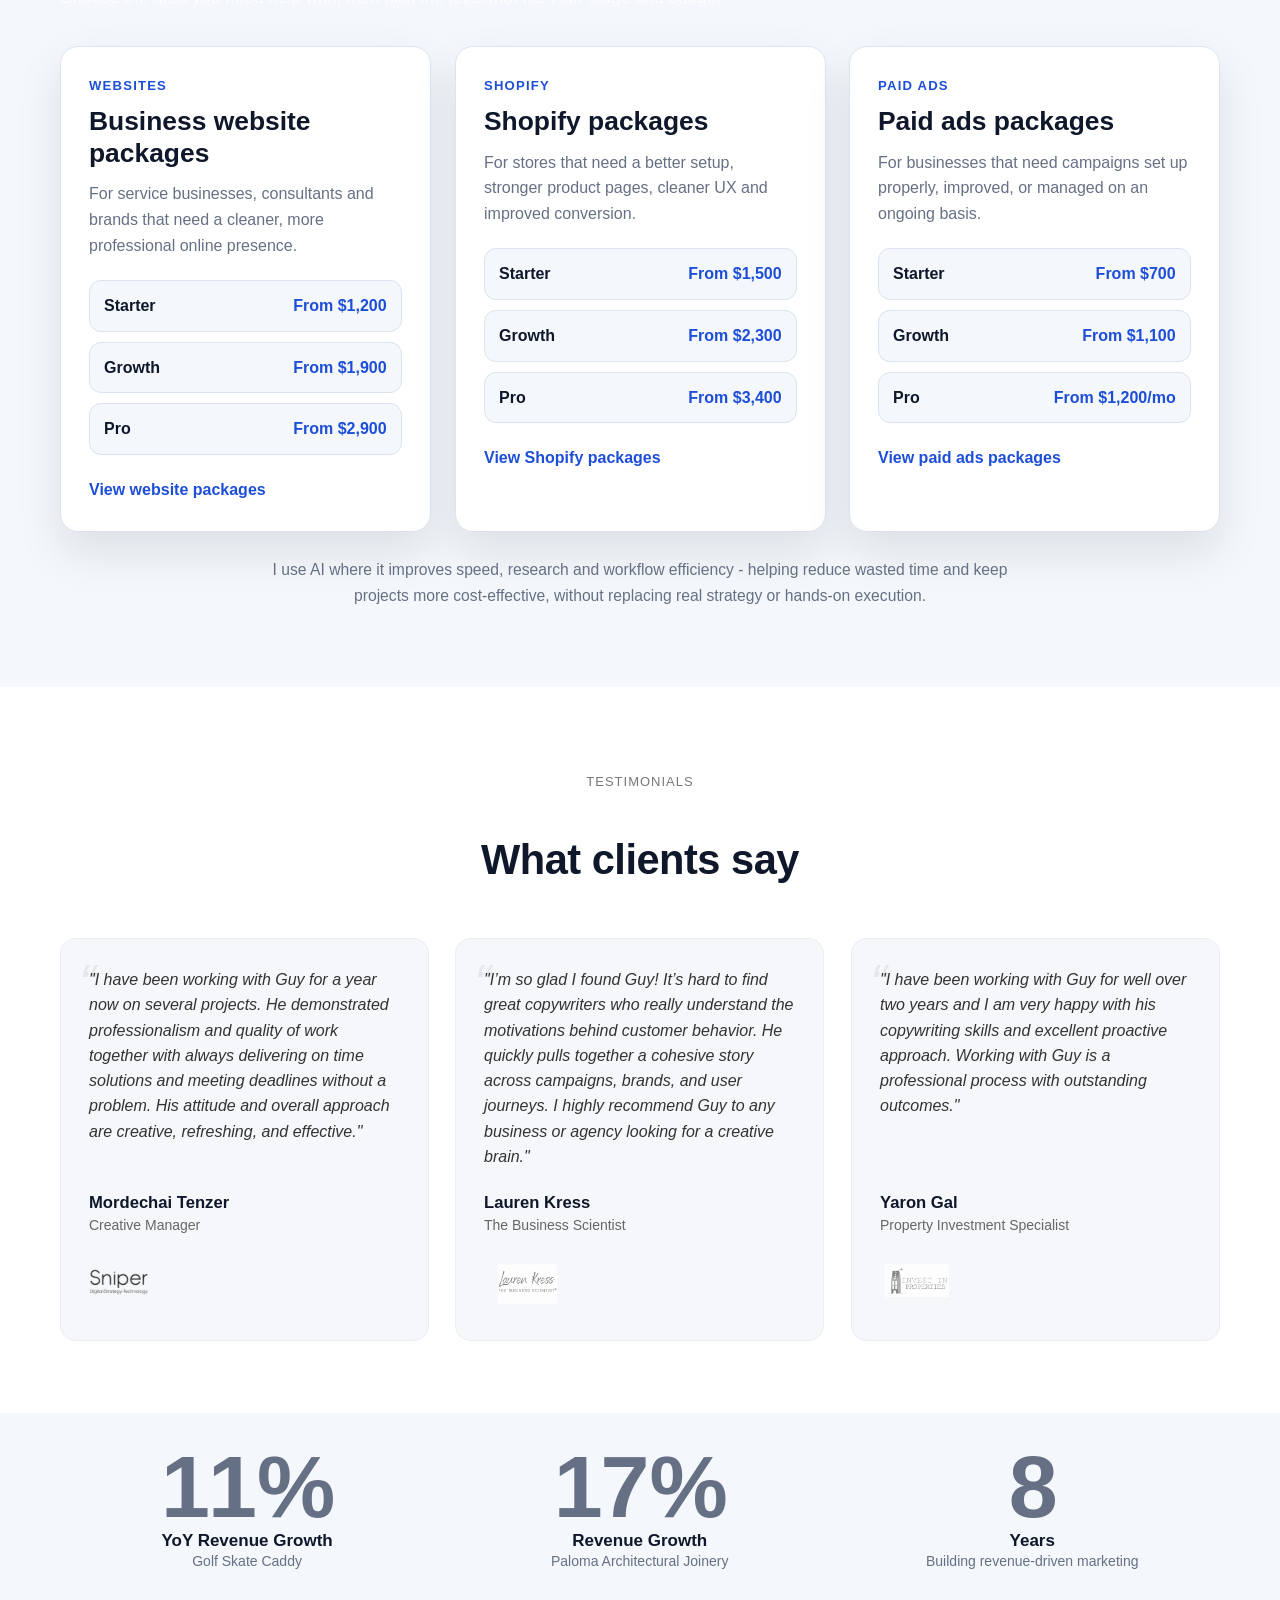
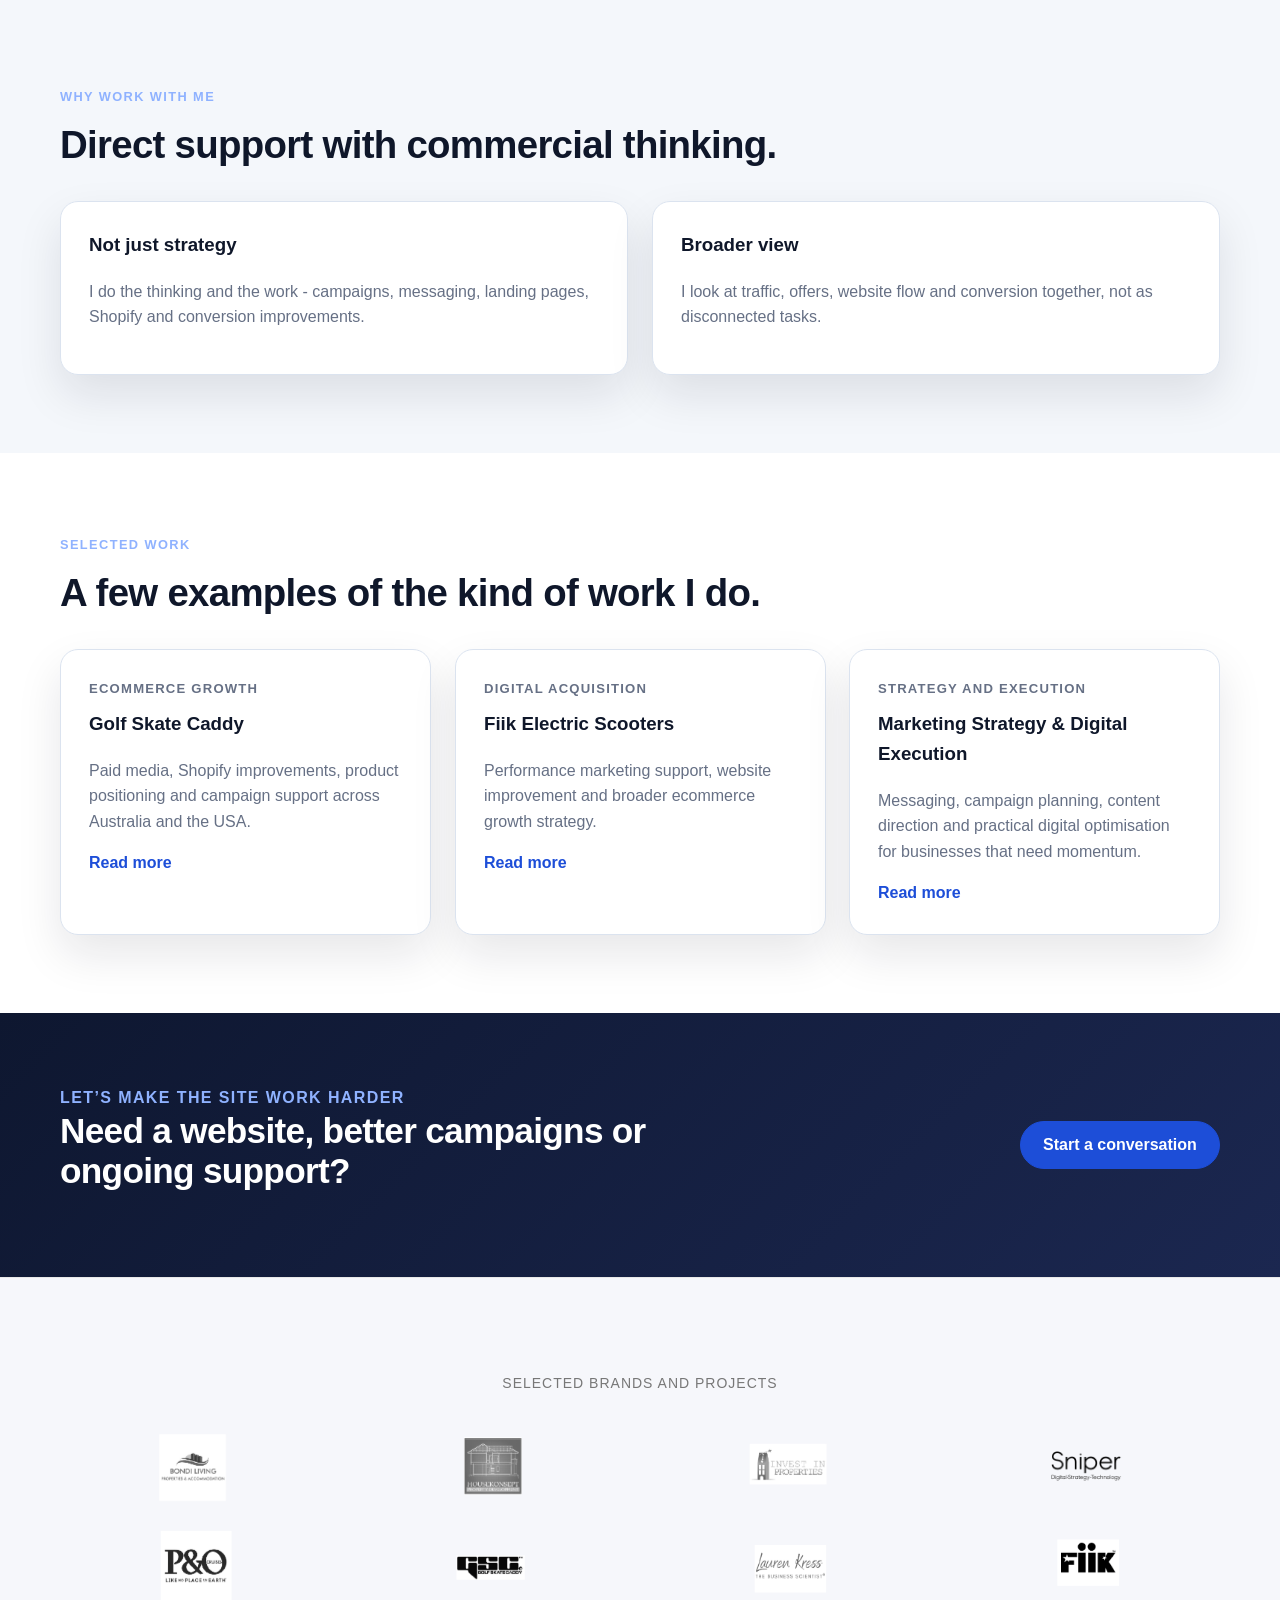
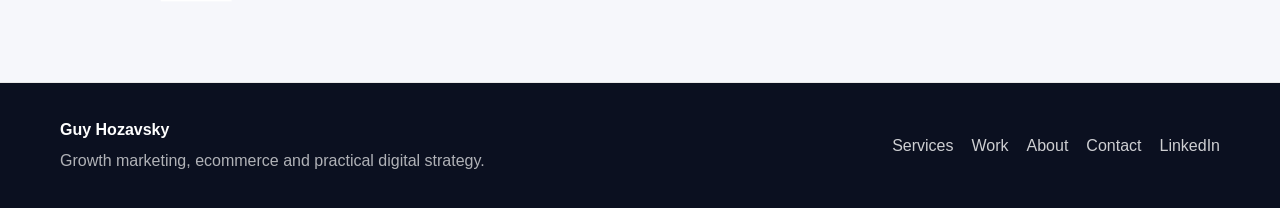
==== commit 6ef79ed8: "Update index.html" ====
--- a/index.html
+++ b/index.html
@@ -89,6 +89,16 @@
       </div>
     </section>
 
+    <section class="section services-tabs-section">
+  <div class="container narrow">
+    <div class="services-tabs">
+      <a href="#websites" class="services-tab">Websites</a>
+      <a href="#shopify" class="services-tab">Shopify</a>
+      <a href="#paid-ads" class="services-tab">Paid Ads</a>
+    </div>
+  </div>
+</section>
+
     <section class="section">
       <div class="container">
         <div class="section-intro">
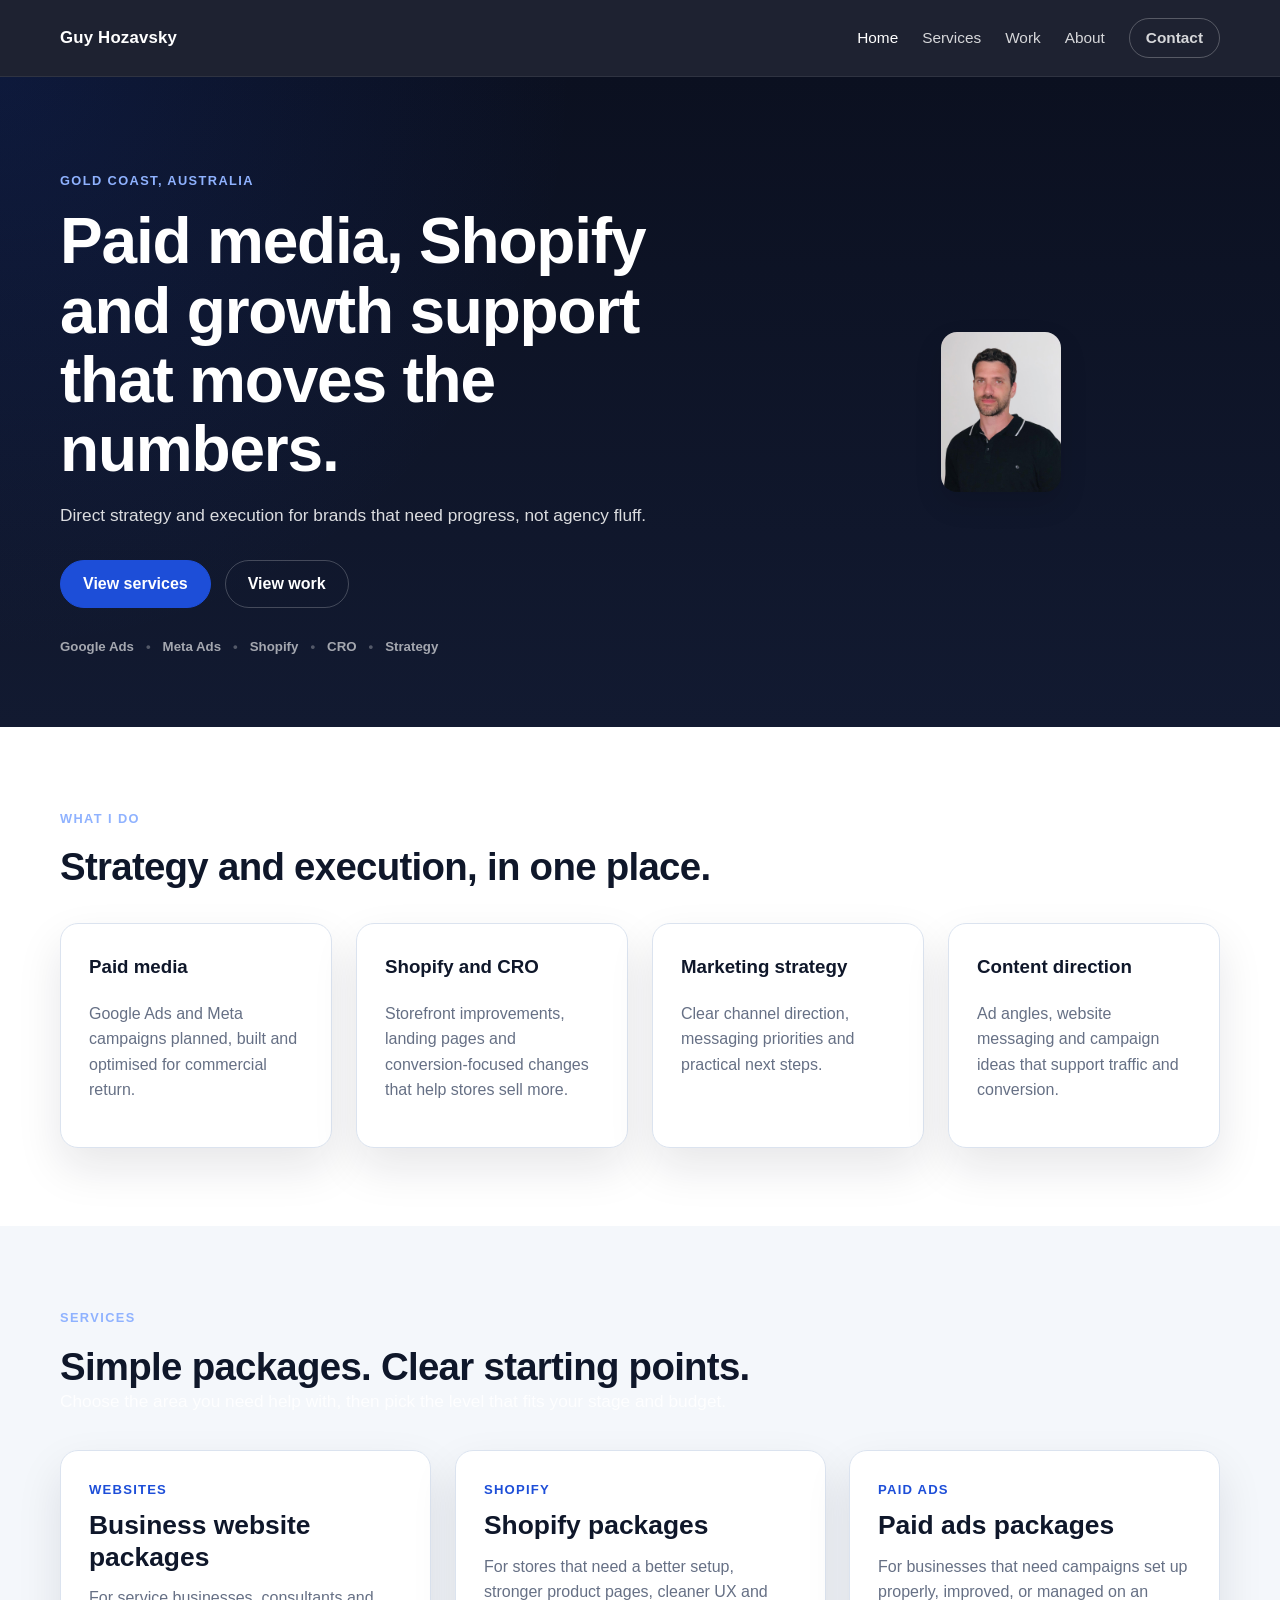
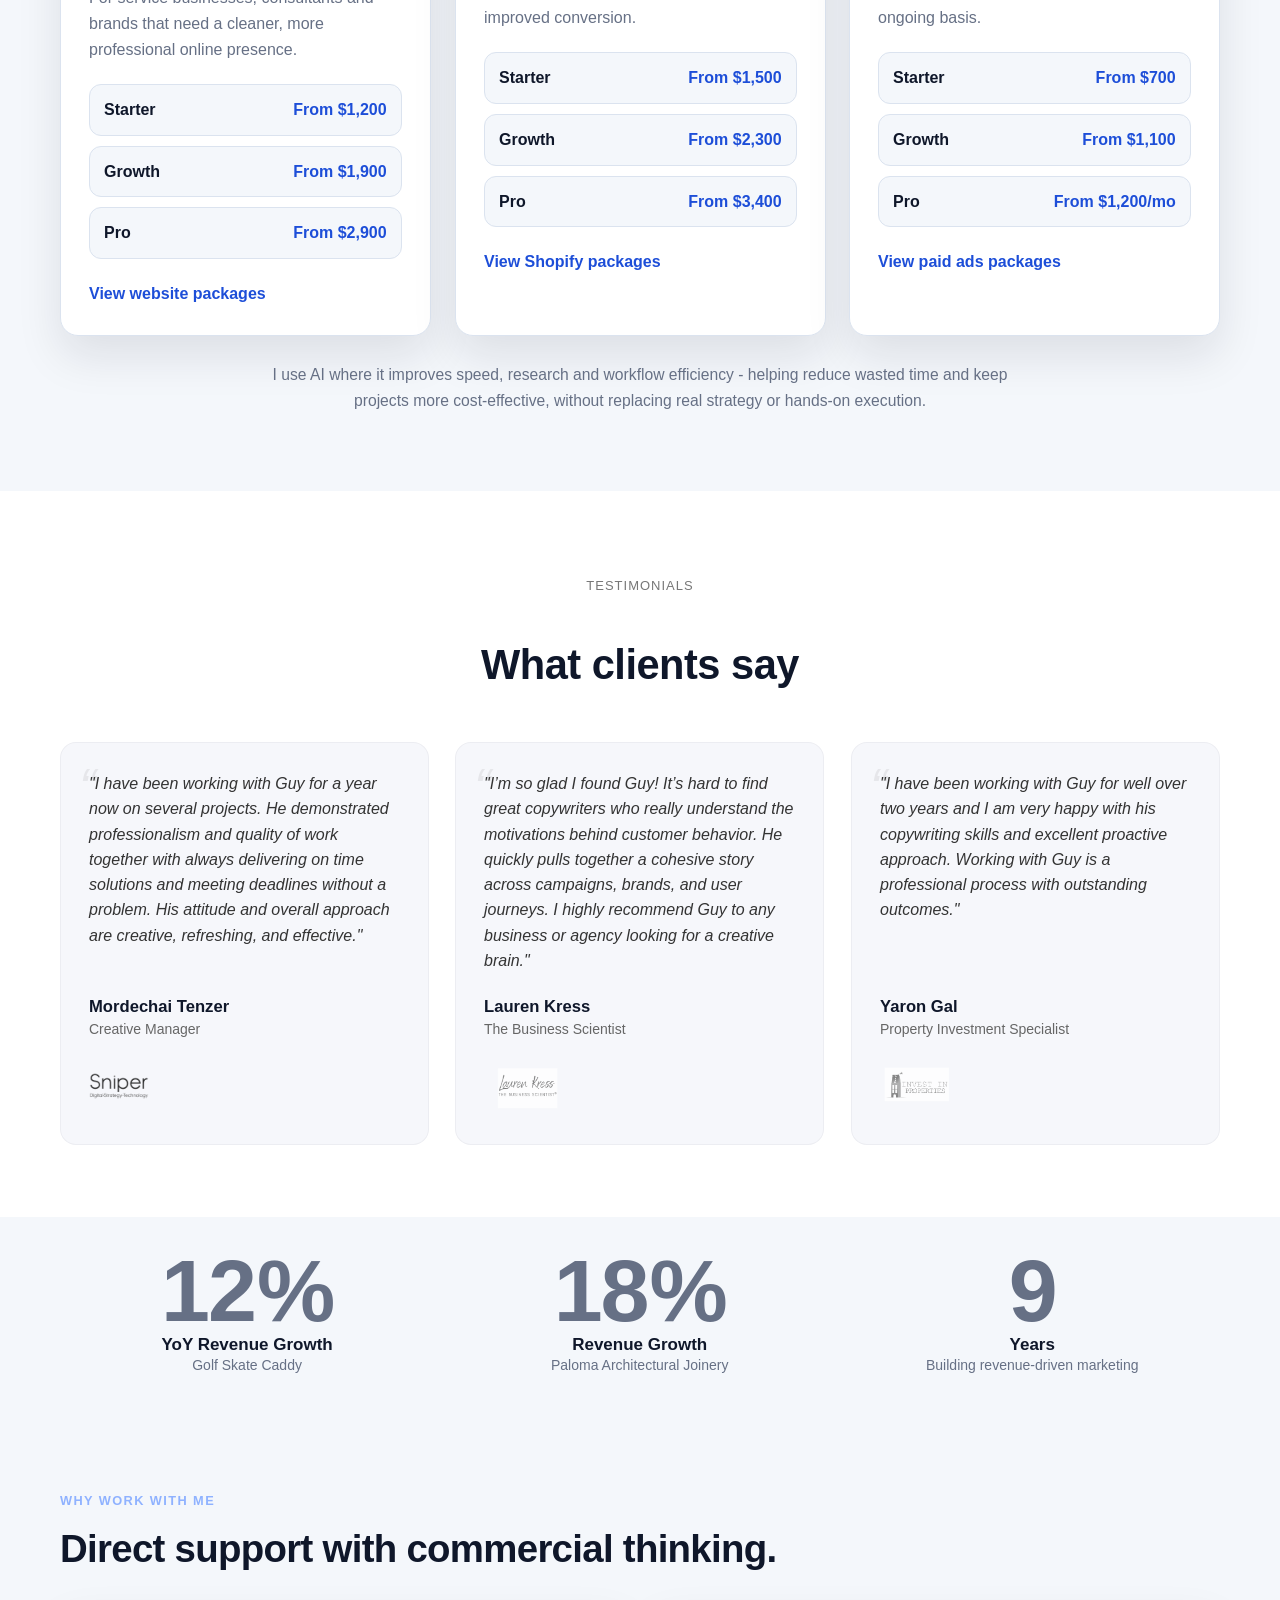
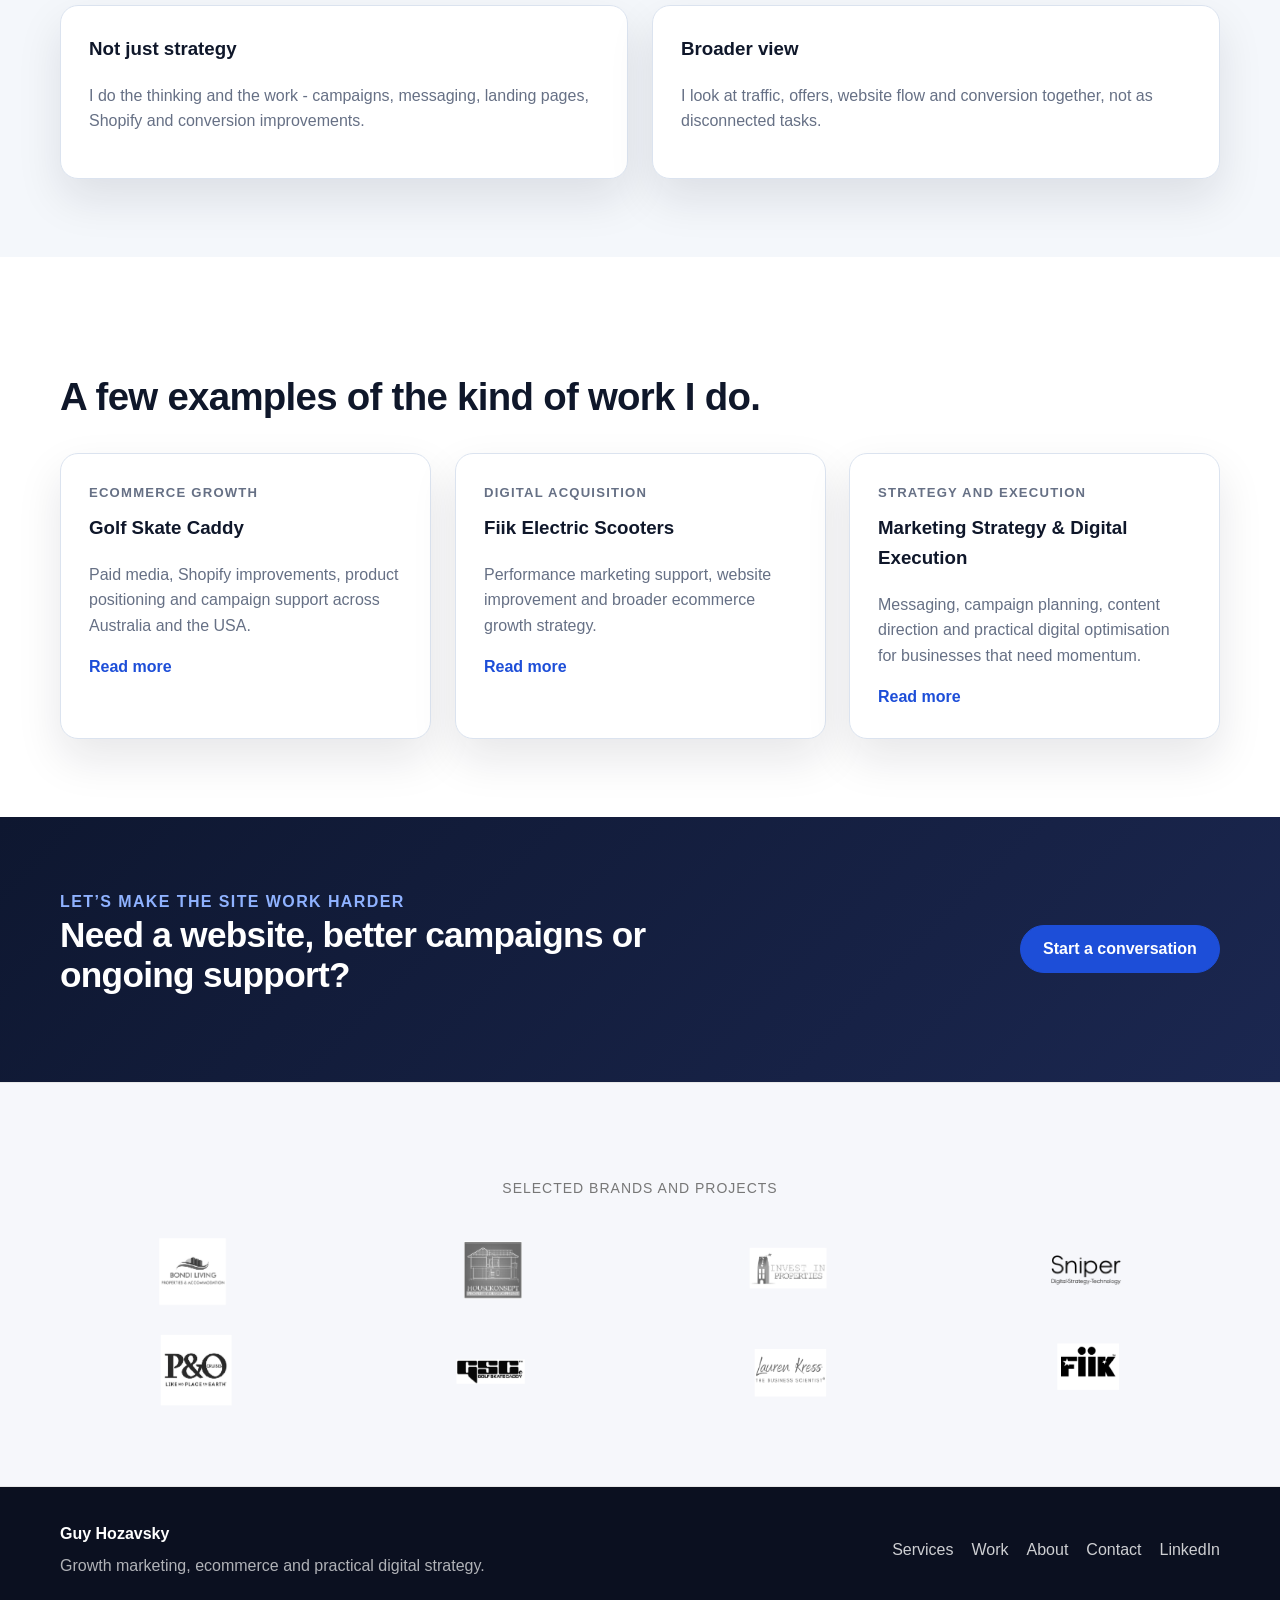
==== commit b71bd286: "Update index.html" ====
--- a/index.html
+++ b/index.html
@@ -88,17 +88,6 @@
         </div>
       </div>
     </section>
-
-    <section class="section services-tabs-section">
-  <div class="container narrow">
-    <div class="services-tabs">
-      <a href="#websites" class="services-tab">Websites</a>
-      <a href="#shopify" class="services-tab">Shopify</a>
-      <a href="#paid-ads" class="services-tab">Paid Ads</a>
-    </div>
-  </div>
-</section>
-
     <section class="section">
       <div class="container">
         <div class="section-intro">
--- a/css/style.css
+++ b/css/style.css
@@ -176,17 +176,29 @@
   gap: 10px;
 }
 
+.hero-points {
+  display: flex;
+  flex-wrap: wrap;
+  gap: 8px 12px;
+}
+
 .hero-points span {
-  padding: 6px 11px;
-  border: 1px solid rgba(255, 255, 255, 0.10);
-  border-radius: 999px;
-  color: rgba(255, 255, 255, 0.68);
-  font-size: 0.84rem;
-  font-weight: 500;
-  background: rgba(255, 255, 255, 0.02);
+  padding: 0;
+  border: 0;
+  border-radius: 0;
+  color: rgba(255, 255, 255, 0.62);
+  font-size: 0.83rem;
+  font-weight: 600;
+  background: transparent;
   pointer-events: none;
-}
-
+  position: relative;
+}
+
+.hero-points span:not(:last-child)::after {
+  content: "•";
+  margin-left: 12px;
+  color: rgba(255, 255, 255, 0.28);
+}
 /* Page hero */
 
 .page-main {
@@ -1179,3 +1191,46 @@
     font-size: 0.98rem;
   }
 }
+/* Services top tabs */
+
+.services-tabs-section {
+  padding-top: 26px;
+  padding-bottom: 10px;
+}
+
+.services-tabs {
+  display: grid;
+  grid-template-columns: repeat(3, 1fr);
+  gap: 14px;
+}
+
+.services-tab {
+  display: flex;
+  align-items: center;
+  justify-content: center;
+  min-height: 58px;
+  padding: 14px 18px;
+  background: var(--panel);
+  border: 1px solid var(--line);
+  border-radius: 14px;
+  box-shadow: var(--shadow);
+  font-weight: 700;
+  color: var(--text);
+  transition: transform 0.2s ease, box-shadow 0.2s ease, border-color 0.2s ease;
+}
+
+.services-tab:hover {
+  transform: translateY(-2px);
+  box-shadow: 0 14px 30px rgba(15, 23, 42, 0.08);
+  border-color: rgba(29, 78, 216, 0.28);
+}
+
+@media (max-width: 760px) {
+  .services-tabs {
+    grid-template-columns: 1fr;
+  }
+
+  .services-tab {
+    min-height: 52px;
+  }
+}
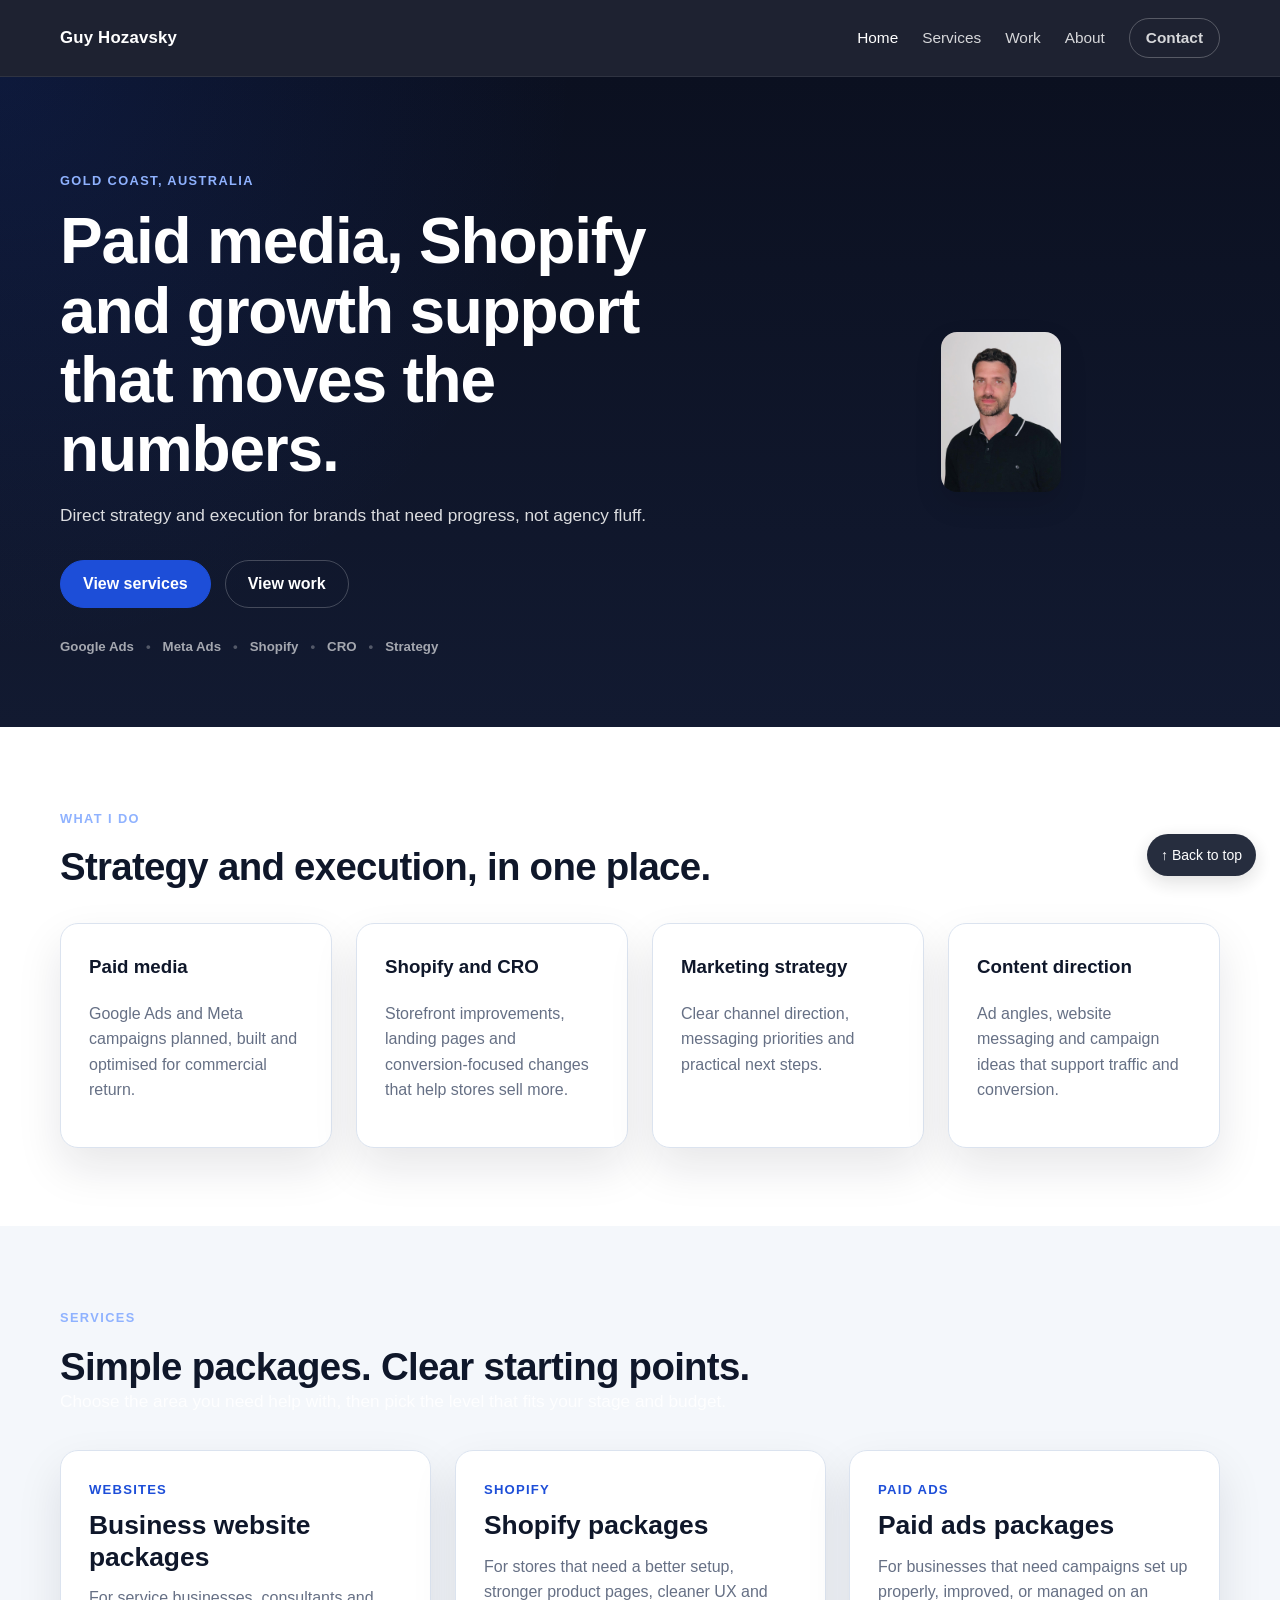
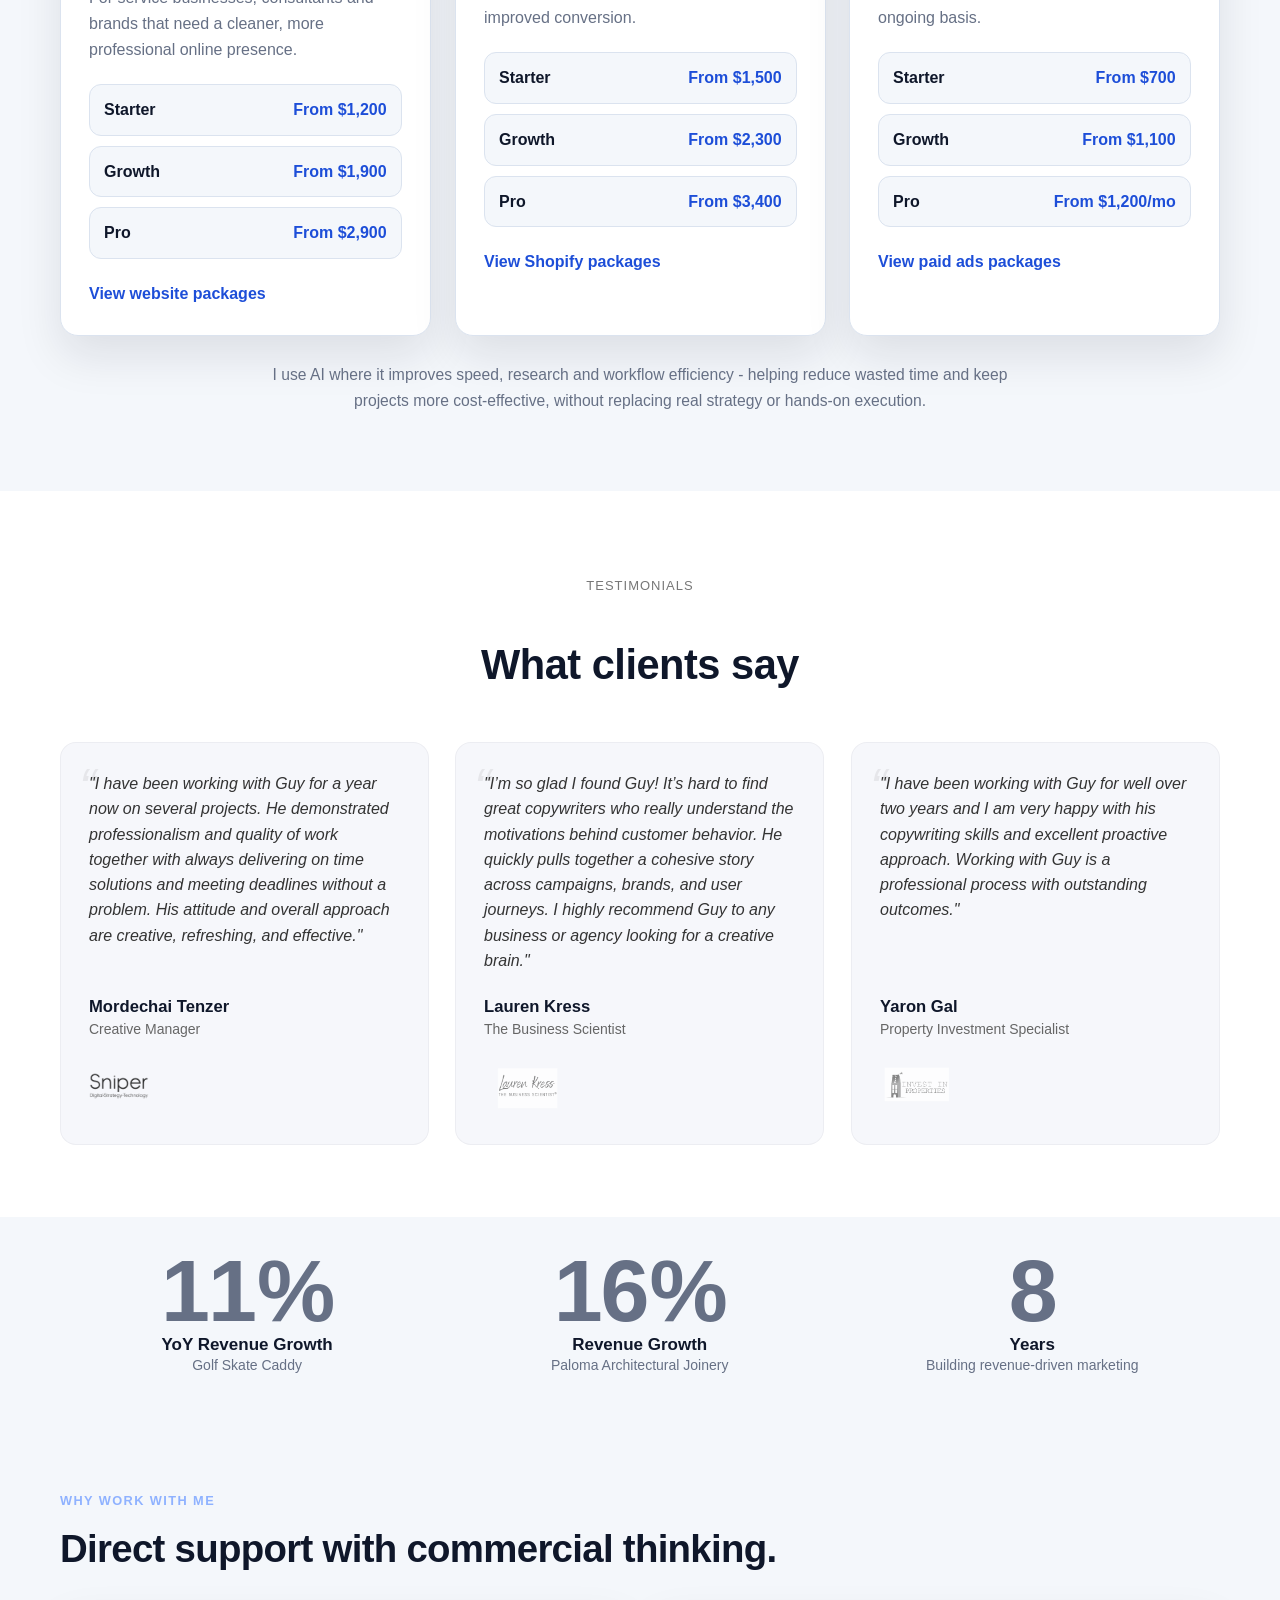
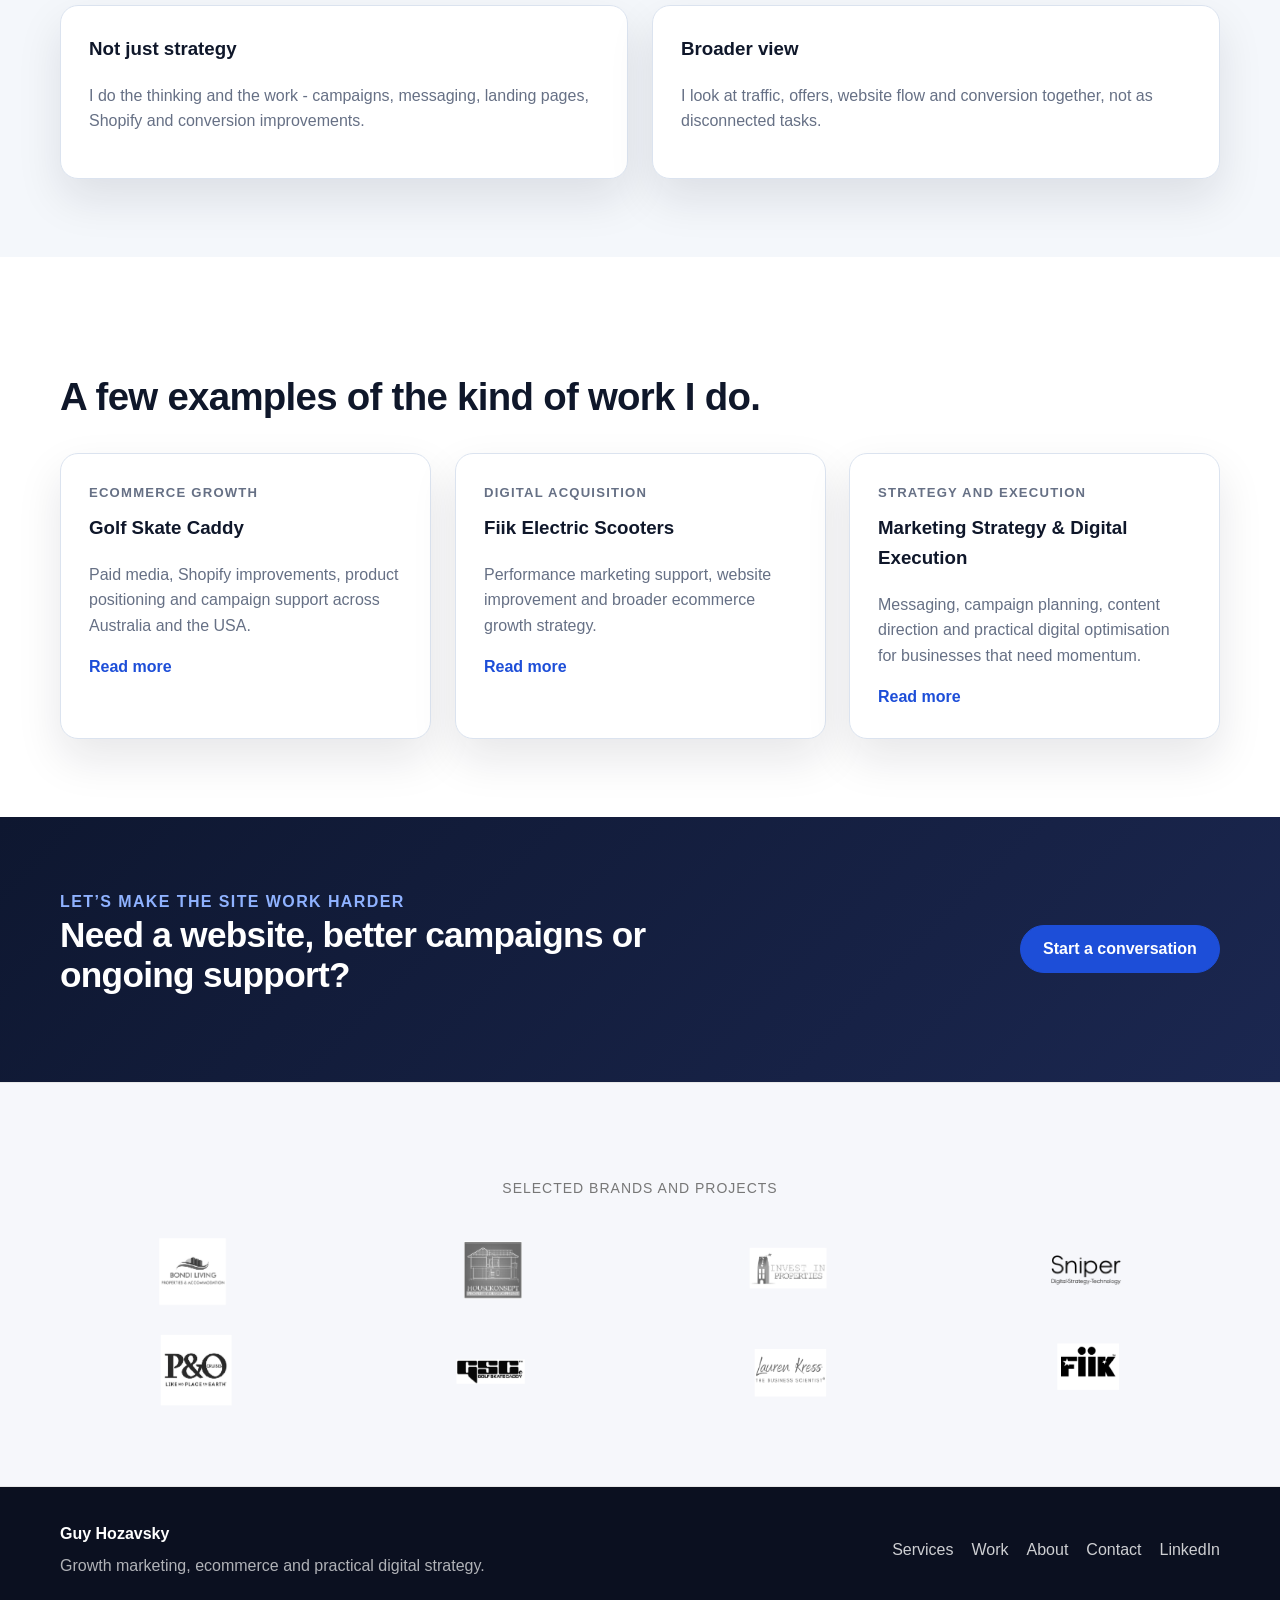
==== commit 7ad97f42: "Update index.html" ====
--- a/index.html
+++ b/index.html
@@ -39,6 +39,7 @@
 </head>
 
 <body>
+  <body id="top">
   <header class="site-header">
     <div class="container nav-wrap">
       <a href="index.html" class="brand">Guy Hozavsky</a>
@@ -398,5 +399,6 @@
   </footer>
 
   <script src="js/script.js"></script>
+    <a href="#top" class="back-to-top">↑ Back to top</a>
 </body>
 </html>
--- a/css/style.css
+++ b/css/style.css
@@ -1,4 +1,4 @@
-:root {
+  :root {
   --bg: #0b1020;
   --bg-soft: #121a31;
   --panel: #ffffff;
@@ -137,6 +137,13 @@
   align-items: center;
 }
 
+.hero-image img {
+  width: 100%;
+  max-width: 120px;
+  border-radius: 16px;
+  box-shadow: 0 12px 28px rgba(0, 0, 0, 0.12);
+}
+
 .eyebrow {
   display: inline-block;
   font-size: 0.8rem;
@@ -168,12 +175,6 @@
   flex-wrap: wrap;
   gap: 14px;
   margin-bottom: 28px;
-}
-
-.hero-points {
-  display: flex;
-  flex-wrap: wrap;
-  gap: 10px;
 }
 
 .hero-points {
@@ -199,6 +200,7 @@
   margin-left: 12px;
   color: rgba(255, 255, 255, 0.28);
 }
+
 /* Page hero */
 
 .page-main {
@@ -337,13 +339,13 @@
   grid-template-columns: repeat(4, 1fr);
 }
 
-/* Homepage package category cards */
-
 .package-category-grid {
   display: grid;
   grid-template-columns: repeat(3, 1fr);
   gap: 24px;
 }
+
+/* Homepage package category cards */
 
 .package-category-card {
   background: var(--panel);
@@ -518,63 +520,6 @@
   padding-left: 18px;
 }
 
-/* Services accordion page */
-
-.service-stack,
-.service-accordion {
-  display: grid;
-  gap: 22px;
-}
-
-.service-mini-list {
-  margin: 0 0 14px;
-  padding-left: 20px;
-}
-
-.service-mini-list li {
-  margin-bottom: 8px;
-}
-
-.service-fit,
-.service-price {
-  margin: 0 0 10px;
-}
-
-.service-price strong {
-  color: var(--accent);
-}
-
-.service-toggle {
-  background: transparent;
-  border: 0;
-  padding: 0;
-  color: var(--accent);
-  font: inherit;
-  font-weight: 700;
-  cursor: pointer;
-}
-
-.service-toggle:hover {
-  text-decoration: underline;
-}
-
-.service-full-details {
-  display: none;
-  margin-top: 14px;
-  padding-top: 14px;
-  border-top: 1px solid var(--line);
-}
-
-.service-full-details.open {
-  display: block;
-}
-
-.service-full-details p {
-  margin: 0;
-  color: var(--text-light);
-  line-height: 1.55;
-}
-
 /* CTA band */
 
 .cta-band {
@@ -990,6 +935,166 @@
 .reveal-stagger-2 { transition-delay: 0.16s; }
 .reveal-stagger-3 { transition-delay: 0.24s; }
 .reveal-stagger-4 { transition-delay: 0.32s; }
+
+/* Services page dropdowns - scoped */
+
+.back-to-top-wrap {
+  padding: 10px 0 0;
+  text-align: center;
+}
+
+.back-to-top-link {
+  color: var(--accent);
+  font-weight: 700;
+}
+
+.back-to-top-link:hover {
+  text-decoration: underline;
+}
+.services-page .service-accordion-simple {
+  display: grid;
+  gap: 18px;
+}
+
+.services-page .service-dropdown {
+  background: var(--panel);
+  border: 1px solid var(--line);
+  border-radius: 18px;
+  box-shadow: var(--shadow);
+  padding: 24px;
+}
+
+.services-page .service-dropdown summary {
+  list-style: none;
+  cursor: pointer;
+}
+
+.services-page .service-dropdown summary::-webkit-details-marker {
+  display: none;
+}
+
+.services-page .service-dropdown h3 {
+  margin: 0 0 10px;
+  font-size: clamp(1.45rem, 3vw, 1.9rem);
+  line-height: 1.15;
+  color: var(--text);
+}
+
+.services-page .service-summary-text {
+  margin: 0 0 12px;
+  color: var(--text-light);
+  font-size: 1rem;
+  line-height: 1.5;
+}
+
+.services-page .service-summary-link {
+  color: var(--accent);
+  font-weight: 700;
+  display: inline-block;
+  margin-top: 4px;
+}
+
+.services-page .service-dropdown[open] .service-summary-link {
+  display: none;
+}
+
+.services-page .service-dropdown-content {
+  margin-top: 16px;
+  padding-top: 14px;
+  border-top: 1px solid var(--line);
+}
+
+.services-page .service-mini-list {
+  margin: 12px 0 14px;
+  padding-left: 20px;
+  color: var(--text);
+}
+
+.services-page .service-mini-list li {
+  margin-bottom: 8px;
+}
+
+.services-page .service-fit,
+.services-page .service-price {
+  margin: 0 0 10px;
+  color: var(--text-light);
+}
+
+.services-page .service-price strong {
+  color: var(--accent);
+}
+.services-tabs-outer {
+  position: sticky;
+  top: 76px;
+  z-index: 30;
+  background: #ffffff;
+  padding: 10px 0 12px;
+  border-bottom: 1px solid var(--line);
+}
+
+.services-tabs {
+  display: flex;
+  gap: 10px;
+  flex-wrap: wrap;
+}
+
+.services-tab {
+  display: inline-flex;
+  align-items: center;
+  justify-content: center;
+  min-height: 42px;
+  padding: 10px 14px;
+  background: var(--panel);
+  border: 1px solid var(--line);
+  border-radius: 999px;
+  box-shadow: 0 8px 20px rgba(15, 23, 42, 0.06);
+  font-weight: 700;
+  font-size: 0.95rem;
+  color: var(--text);
+  transition: 0.2s ease;
+}
+
+.services-tab:hover {
+  border-color: rgba(29, 78, 216, 0.28);
+  transform: translateY(-1px);
+}
+
+@media (max-width: 760px) {
+  .services-tabs-outer {
+    top: 76px;
+    padding: 10px 0;
+  }
+
+  .services-tabs {
+    flex-wrap: nowrap;
+    overflow-x: auto;
+    padding-bottom: 4px;
+    -webkit-overflow-scrolling: touch;
+    scrollbar-width: none;
+  }
+
+  .services-tabs::-webkit-scrollbar {
+    display: none;
+  }
+
+  .services-tab {
+    flex: 0 0 auto;
+    min-height: 40px;
+    padding: 10px 14px;
+    font-size: 0.9rem;
+    white-space: nowrap;
+  }
+}
+.services-page .services-tabs {
+  display: flex;
+  gap: 10px;
+  flex-wrap: wrap;
+  justify-content: center;
+}
+.services-page .services-tabs-outer .container {
+  display: flex;
+  justify-content: center;
+}
 
 /* Tablet */
 
@@ -1075,9 +1180,22 @@
     padding-bottom: 56px;
   }
 
+  .hero-grid {
+    gap: 18px;
+  }
+
   .hero-text,
   .lead {
     font-size: 1rem;
+  }
+
+  .hero-image {
+    justify-content: flex-start;
+  }
+
+  .hero-image img {
+    max-width: 88px;
+    width: 88px;
   }
 
   .feature-card,
@@ -1158,79 +1276,38 @@
   .package-category-card h3 {
     font-size: 1.4rem;
   }
-}
-
-/* Hero image */
-
-.hero-image img {
-  width: 100%;
-  max-width: 120px !important;
-  border-radius: 16px;
-  box-shadow: 0 12px 28px rgba(0, 0, 0, 0.12);
-}
-
-@media (max-width: 760px) {
-  .hero-grid {
-    gap: 18px;
-  }
-
-  .hero-image {
-    justify-content: flex-start;
-  }
-
-  .hero-image img {
-    max-width: 88px !important;
-    width: 88px !important;
-  }
-
-  .service-summary-card h3 {
-    font-size: 1.35rem;
-  }
-
-  .service-summary-text {
-    font-size: 0.98rem;
-  }
-}
-/* Services top tabs */
-
-.services-tabs-section {
-  padding-top: 26px;
-  padding-bottom: 10px;
-}
-
-.services-tabs {
-  display: grid;
-  grid-template-columns: repeat(3, 1fr);
-  gap: 14px;
-}
-
-.services-tab {
-  display: flex;
-  align-items: center;
-  justify-content: center;
-  min-height: 58px;
-  padding: 14px 18px;
-  background: var(--panel);
-  border: 1px solid var(--line);
-  border-radius: 14px;
-  box-shadow: var(--shadow);
-  font-weight: 700;
-  color: var(--text);
-  transition: transform 0.2s ease, box-shadow 0.2s ease, border-color 0.2s ease;
-}
-
-.services-tab:hover {
+
+  .services-page .service-dropdown {
+    padding: 20px;
+  }
+
+  .services-page .service-dropdown h3 {
+    font-size: 1.25rem;
+  }
+
+  .services-page .service-summary-text {
+    font-size: 0.96rem;
+  }
+}
+.services-page .page-hero .lead {
+  color: var(--text-light) !important;
+}
+.back-to-top {
+  position: fixed;
+  bottom: 24px;
+  right: 24px;
+  background: #0f172a;
+  color: #fff;
+  padding: 10px 14px;
+  border-radius: 999px;
+  font-size: 14px;
+  text-decoration: none;
+  box-shadow: 0 6px 20px rgba(0,0,0,0.15);
+  transition: transform .2s ease, opacity .2s ease;
+  opacity: 0.9;
+}
+
+.back-to-top:hover {
   transform: translateY(-2px);
-  box-shadow: 0 14px 30px rgba(15, 23, 42, 0.08);
-  border-color: rgba(29, 78, 216, 0.28);
-}
-
-@media (max-width: 760px) {
-  .services-tabs {
-    grid-template-columns: 1fr;
-  }
-
-  .services-tab {
-    min-height: 52px;
-  }
-}
+  opacity: 1;
+}
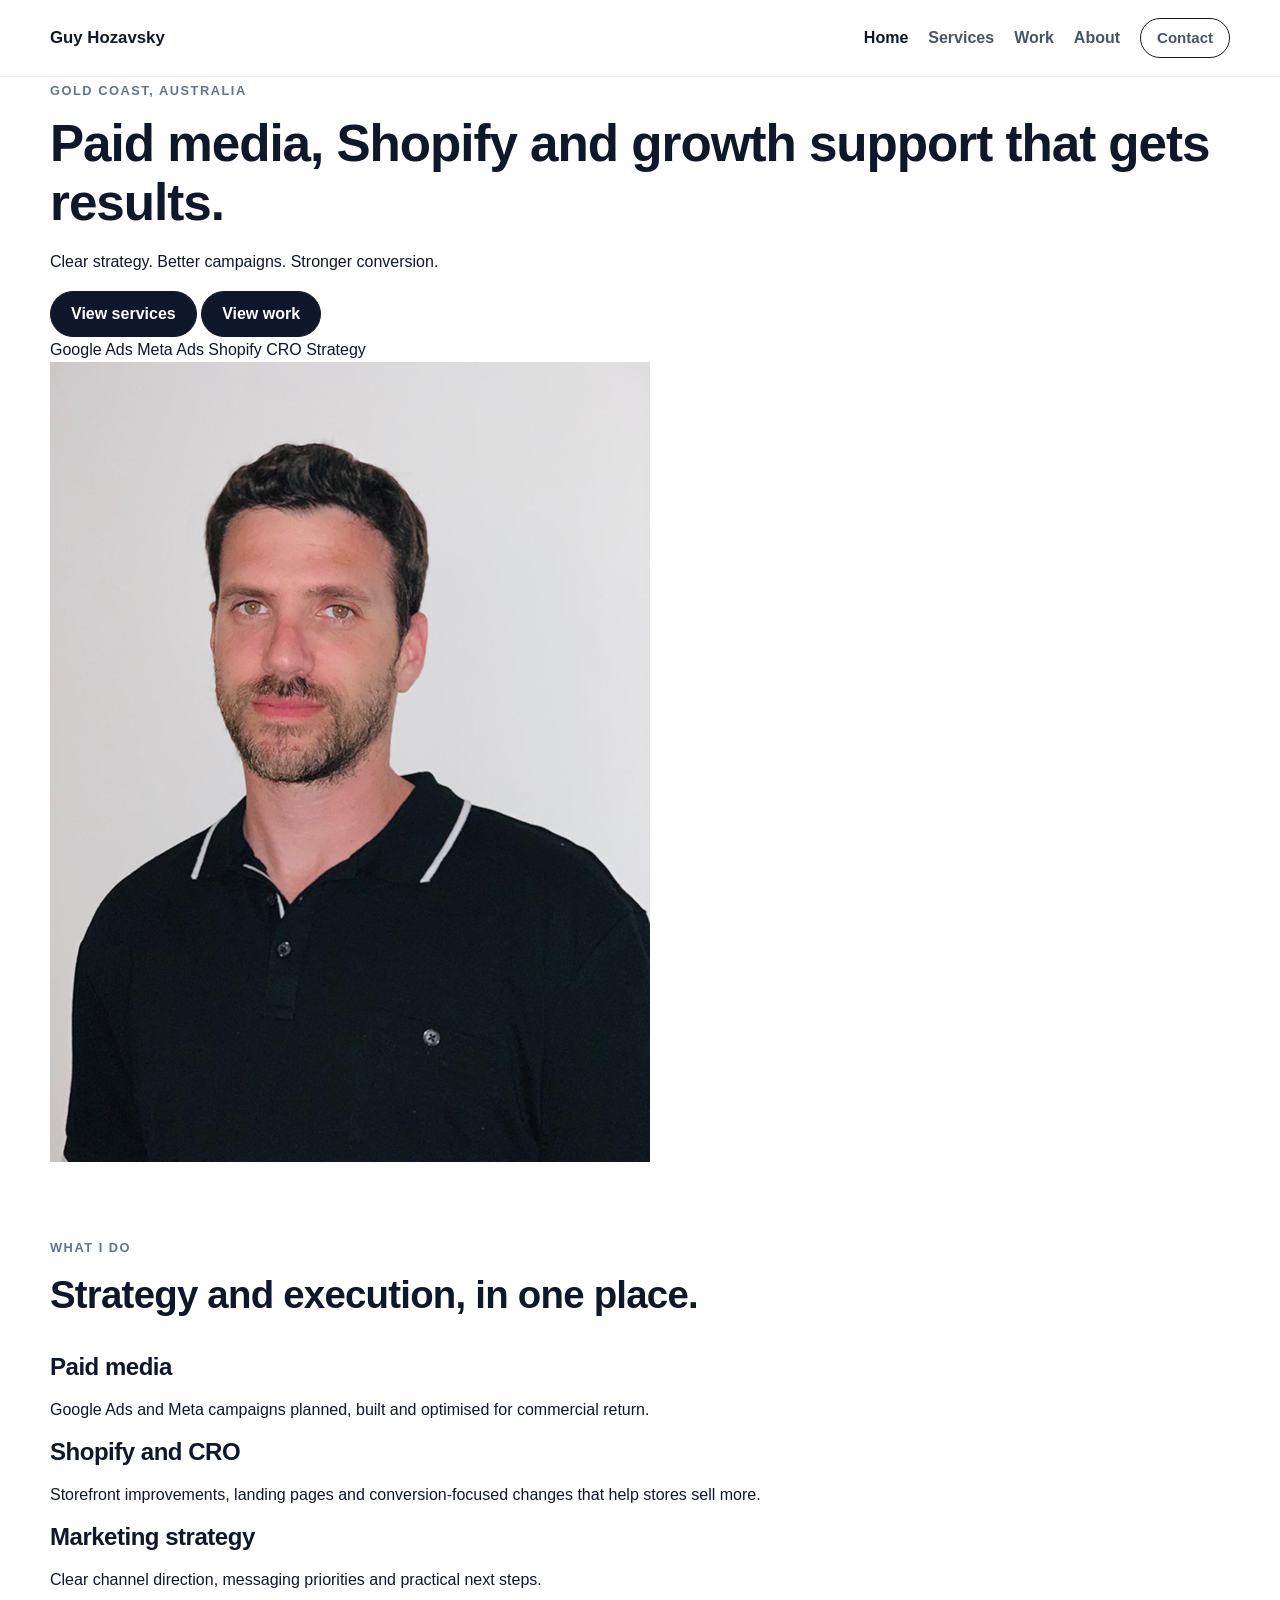
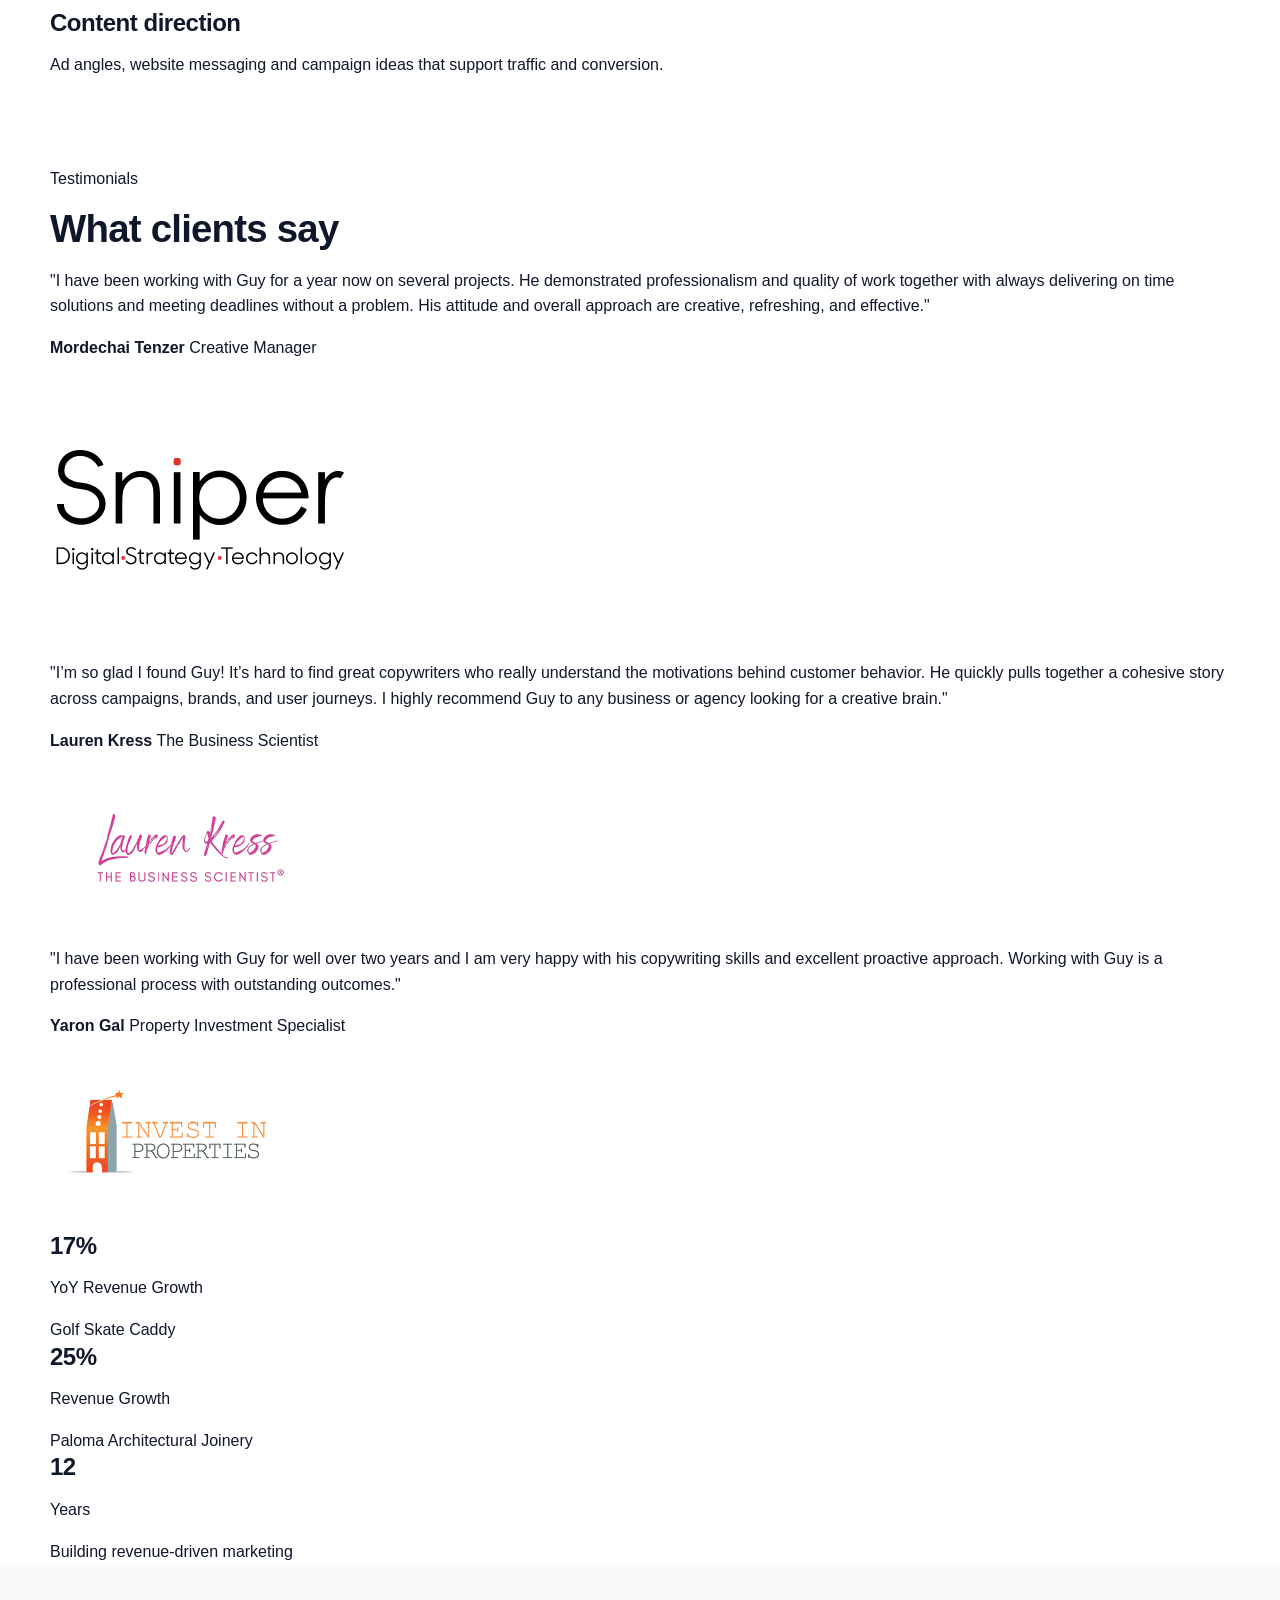
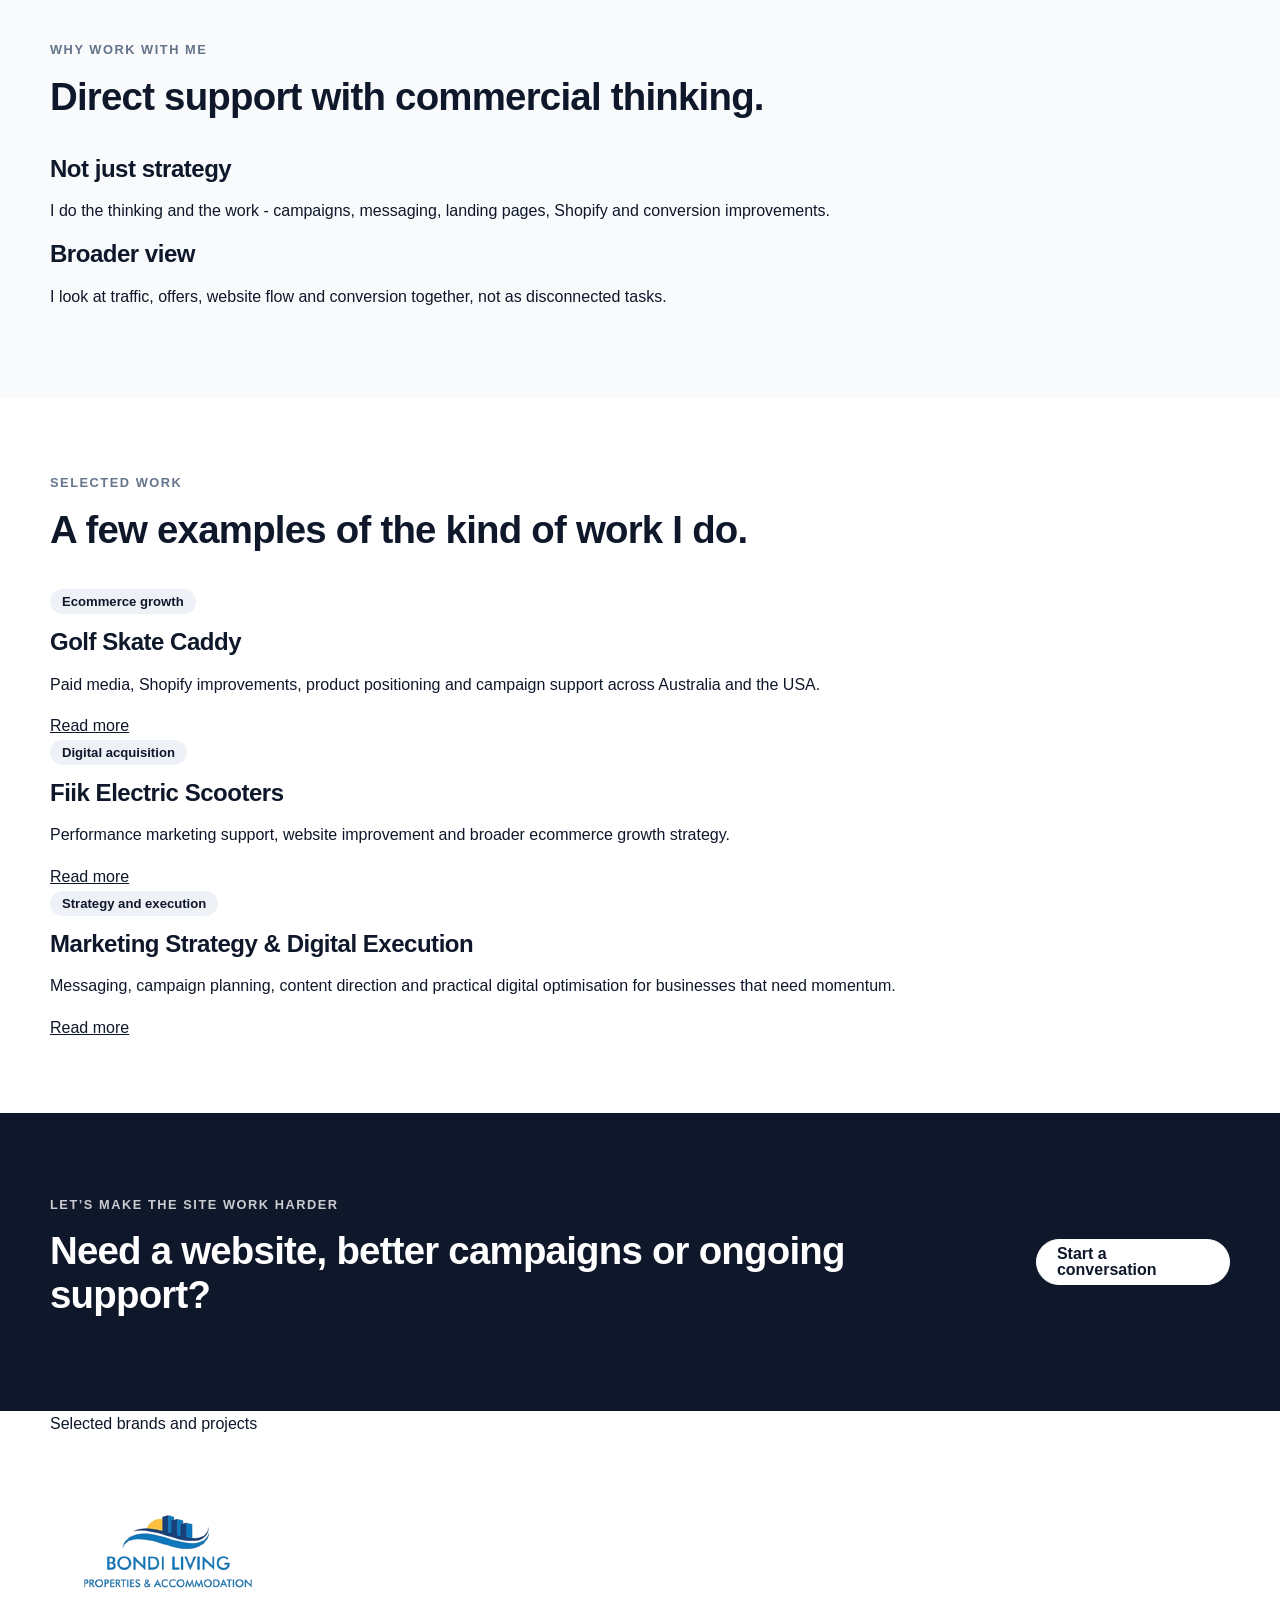
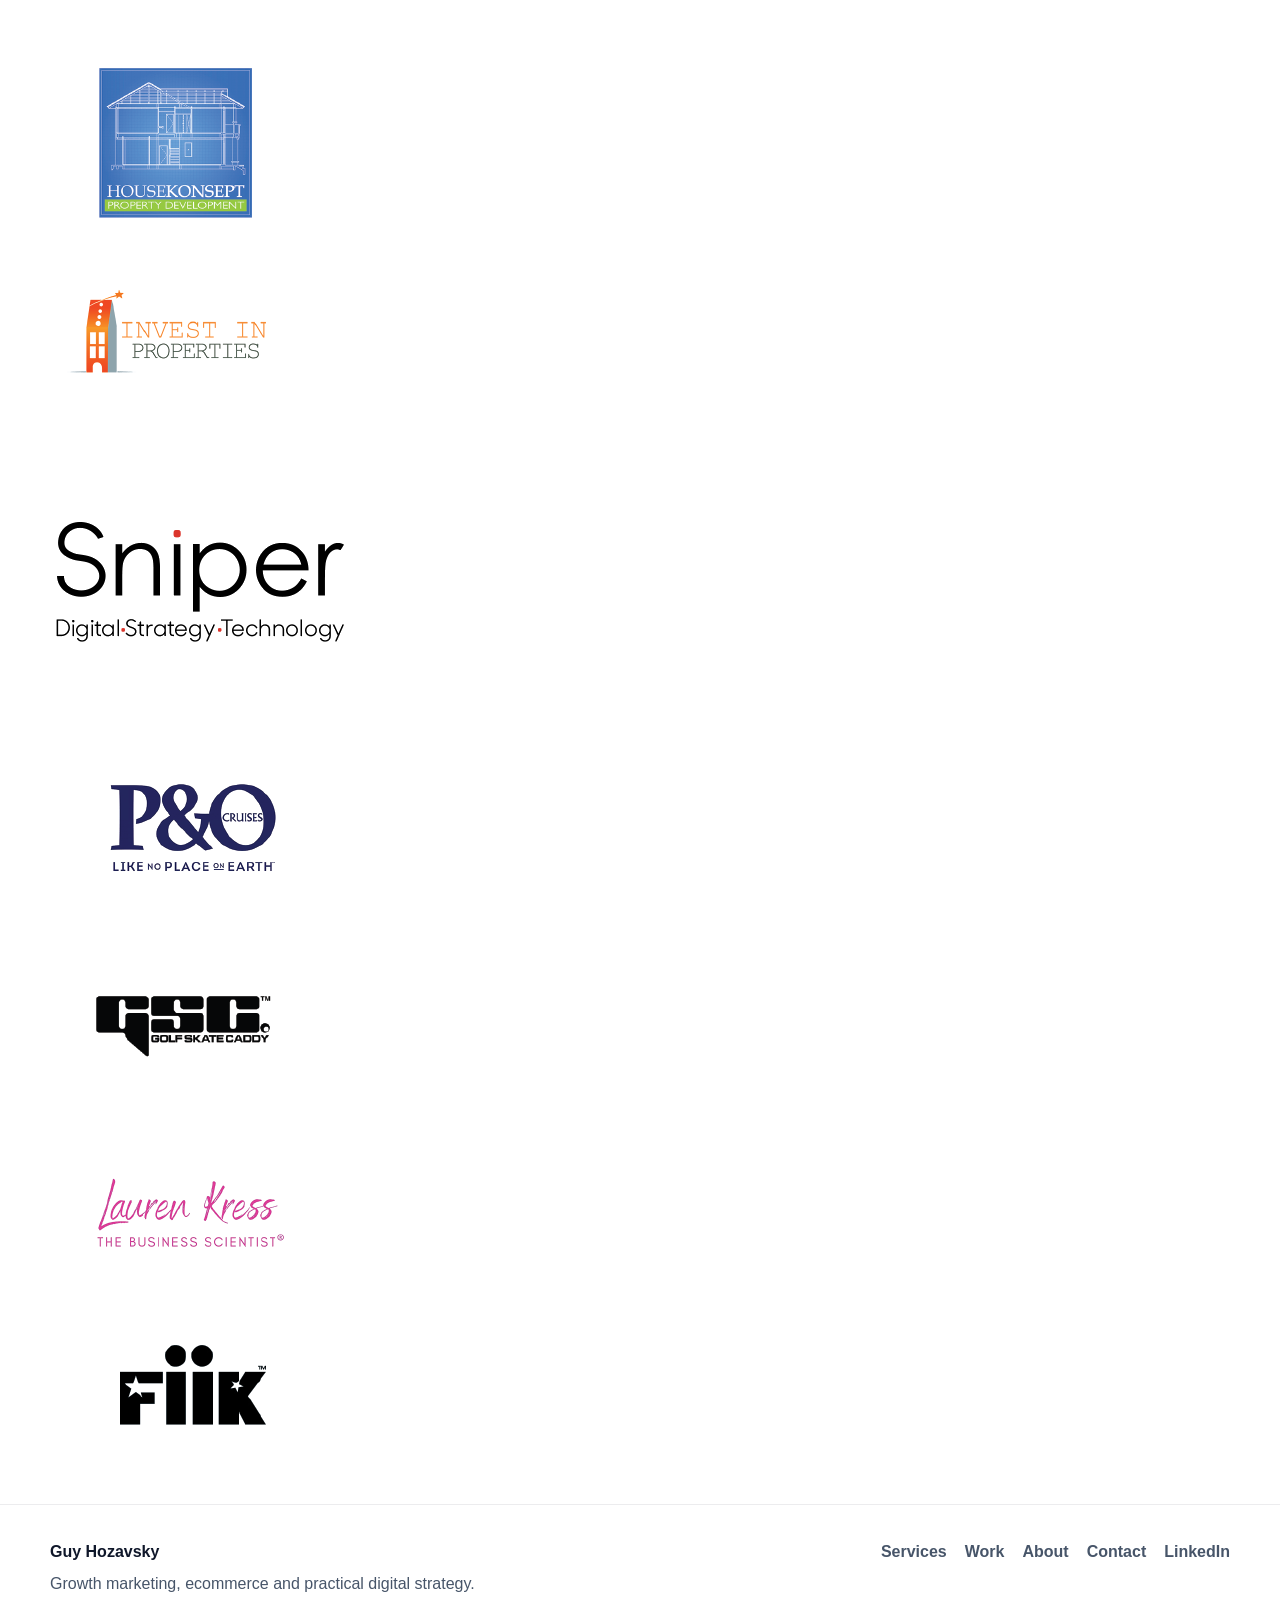
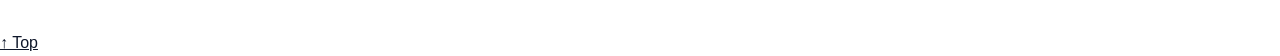
==== commit 736956ee: "Update services layout and UI fixes" ====
--- a/index.html
+++ b/index.html
@@ -12,11 +12,11 @@
 <link rel="canonical" href="https://justaguyh.com/">
 
 <!-- Favicon -->
-<link rel="apple-touch-icon" sizes="180x180" href="/apple-touch-icon.png">
-<link rel="icon" type="image/png" sizes="32x32" href="/favicon-32x32.png">
-<link rel="icon" type="image/png" sizes="16x16" href="/favicon-16x16.png">
-<link rel="icon" href="/favicon.ico">
-<link rel="manifest" href="/site.webmanifest">
+<link rel="apple-touch-icon" sizes="180x180" href="apple-touch-icon.png">
+<link rel="icon" type="image/png" sizes="32x32" href="favicon-32x32.png">
+<link rel="icon" type="image/png" sizes="16x16" href="favicon-16x16.png">
+<link rel="icon" href="favicon.ico">
+<link rel="manifest" href="site.webmanifest">
 
 <!-- Open Graph (Facebook / LinkedIn / Slack etc) -->
 <meta property="og:type" content="website">
@@ -34,12 +34,11 @@
 <meta name="twitter:image" content="https://justaguyh.com/images/social-share.jpg">
 
 <!-- Styles -->
-<link rel="stylesheet" href="/css/style.css" />
+<link rel="stylesheet" href="css/style.css" />
 
 </head>
 
-<body>
-  <body id="top">
+<body id="top">
   <header class="site-header">
     <div class="container nav-wrap">
       <a href="index.html" class="brand">Guy Hozavsky</a>
@@ -65,9 +64,9 @@
       <div class="container hero-grid">
         <div class="hero-copy reveal">
           <p class="eyebrow">Gold Coast, Australia</p>
-          <h1>Paid media, Shopify and growth support that moves the numbers.</h1>
+          <h1>Paid media, Shopify and growth support that gets results.</h1>
           <p class="hero-text">
-            Direct strategy and execution for brands that need progress, not agency fluff.
+            Clear strategy. Better campaigns. Stronger conversion.
           </p>
 
           <div class="hero-actions">
@@ -120,102 +119,7 @@
       </div>
     </section>
 
-<section class="section section-alt">
-  <div class="container">
-    <div class="section-intro">
-      <p class="eyebrow reveal">Services</p>
-      <h2 class="reveal reveal-stagger-1">Simple packages. Clear starting points.</h2>
-      <p class="lead reveal reveal-stagger-2">
-        Choose the area you need help with, then pick the level that fits your stage and budget.
-      </p>
-    </div>
-
-    <div class="package-category-grid">
-
-      <article class="package-category-card reveal reveal-stagger-1">
-        <p class="case-tag">Websites</p>
-        <h3>Business website packages</h3>
-        <p class="package-category-text">
-          For service businesses, consultants and brands that need a cleaner, more professional online presence.
-        </p>
-
-        <div class="package-tier-list">
-          <div class="package-tier-row">
-            <span class="tier-name">Starter</span>
-            <span class="tier-price">From $1,200</span>
-          </div>
-          <div class="package-tier-row">
-            <span class="tier-name">Growth</span>
-            <span class="tier-price">From $1,900</span>
-          </div>
-          <div class="package-tier-row">
-            <span class="tier-name">Pro</span>
-            <span class="tier-price">From $2,900</span>
-          </div>
-        </div>
-
-        <a href="services.html#websites" class="text-link">View website packages</a>
-      </article>
-
-      <article class="package-category-card reveal reveal-stagger-2">
-        <p class="case-tag">Shopify</p>
-        <h3>Shopify packages</h3>
-        <p class="package-category-text">
-          For stores that need a better setup, stronger product pages, cleaner UX and improved conversion.
-        </p>
-
-        <div class="package-tier-list">
-          <div class="package-tier-row">
-            <span class="tier-name">Starter</span>
-            <span class="tier-price">From $1,500</span>
-          </div>
-          <div class="package-tier-row">
-            <span class="tier-name">Growth</span>
-            <span class="tier-price">From $2,300</span>
-          </div>
-          <div class="package-tier-row">
-            <span class="tier-name">Pro</span>
-            <span class="tier-price">From $3,400</span>
-          </div>
-        </div>
-
-        <a href="services.html#shopify" class="text-link">View Shopify packages</a>
-      </article>
-
-      <article class="package-category-card reveal reveal-stagger-3">
-        <p class="case-tag">Paid Ads</p>
-        <h3>Paid ads packages</h3>
-        <p class="package-category-text">
-          For businesses that need campaigns set up properly, improved, or managed on an ongoing basis.
-        </p>
-
-        <div class="package-tier-list">
-          <div class="package-tier-row">
-            <span class="tier-name">Starter</span>
-            <span class="tier-price">From $700</span>
-          </div>
-          <div class="package-tier-row">
-            <span class="tier-name">Growth</span>
-            <span class="tier-price">From $1,100</span>
-          </div>
-          <div class="package-tier-row">
-            <span class="tier-name">Pro</span>
-            <span class="tier-price">From $1,200/mo</span>
-          </div>
-        </div>
-
-        <a href="services.html#paid-ads" class="text-link">View paid ads packages</a>
-      </article>
-
-    </div>
-
-    <div class="service-ai-note reveal reveal-stagger-4">
-      <p>
-        I use AI where it improves speed, research and workflow efficiency - helping reduce wasted time and keep projects more cost-effective, without replacing real strategy or hands-on execution.
-      </p>
-    </div>
-  </div>
-</section>
+
 
     <section class="testimonials">
       <div class="container">
@@ -398,7 +302,7 @@
     </div>
   </footer>
 
+  <a href="#top" class="back-to-top" aria-label="Back to top">↑ Top</a>
   <script src="js/script.js"></script>
-    <a href="#top" class="back-to-top">↑ Back to top</a>
 </body>
 </html>
--- a/css/style.css
+++ b/css/style.css
@@ -1,19 +1,22 @@
-  :root {
-  --bg: #0b1020;
-  --bg-soft: #121a31;
-  --panel: #ffffff;
-  --panel-soft: #f4f7fb;
+:root {
+  --bg: #ffffff;
+  --bg-alt: #f8fafc;
   --text: #0f172a;
-  --text-light: #667085;
-  --white: #ffffff;
-  --line: #dbe3ef;
-  --accent: #1d4ed8;
-  --accent-dark: #163ea8;
-  --shadow: 0 20px 45px rgba(15, 23, 42, 0.10);
-  --radius: 18px;
-  --radius-small: 12px;
-  --container: 1160px;
-  --narrow: 760px;
+  --muted: #475569;
+  --soft: #64748b;
+  --line: rgba(15, 23, 42, 0.08);
+  --line-strong: rgba(15, 23, 42, 0.14);
+  --brand: #0f172a;
+  --brand-2: #1e293b;
+  --card: #ffffff;
+  --shadow-sm: 0 8px 24px rgba(15, 23, 42, 0.05);
+  --shadow-md: 0 14px 38px rgba(15, 23, 42, 0.08);
+  --radius-sm: 10px;
+  --radius-md: 16px;
+  --radius-lg: 22px;
+  --container: 1180px;
+  --container-narrow: 820px;
+  --header-height: 76px;
 }
 
 * {
@@ -21,20 +24,17 @@
 }
 
 html {
-  scroll-behavior: smooth;
+  scroll-behaviour: smooth;
 }
 
 body {
   margin: 0;
   font-family: Arial, Helvetica, sans-serif;
   color: var(--text);
-  background: #ffffff;
+  background: var(--bg);
   line-height: 1.6;
-}
-
-a {
-  color: inherit;
-  text-decoration: none;
+  -webkit-font-smoothing: antialiased;
+  text-rendering: optimizeLegibility;
 }
 
 img {
@@ -42,1000 +42,222 @@
   display: block;
 }
 
+a {
+  color: inherit;
+}
+
+p {
+  margin: 0 0 1rem;
+}
+
+h1,
+h2,
+h3,
+h4 {
+  margin: 0 0 1rem;
+  line-height: 1.15;
+  letter-spacing: -0.02em;
+}
+
+h1 {
+  font-size: clamp(2.3rem, 4vw, 4.3rem);
+}
+
+h2 {
+  font-size: clamp(1.8rem, 3vw, 2.8rem);
+}
+
+h3 {
+  font-size: clamp(1.2rem, 2vw, 1.5rem);
+}
+
+ul {
+  margin: 0;
+  padding-left: 1.2rem;
+}
+
+li + li {
+  margin-top: 0.5rem;
+}
+
 .container {
   width: min(calc(100% - 40px), var(--container));
   margin: 0 auto;
 }
 
+.container.narrow,
 .narrow {
-  max-width: var(--narrow);
-}
-
-.center-text {
-  text-align: center;
-}
-
-/* Header */
+  width: min(calc(100% - 40px), var(--container-narrow));
+  margin-left: auto;
+  margin-right: auto;
+}
+
+.section {
+  padding: 72px 0;
+}
+
+.section-alt {
+  background: var(--bg-alt);
+}
+
+.page-main {
+  min-height: 100vh;
+}
+
+.page-hero {
+  padding: 96px 0 48px;
+}
+
+.eyebrow {
+  display: inline-block;
+  margin-bottom: 14px;
+  font-size: 0.8rem;
+  font-weight: 700;
+  letter-spacing: 0.12em;
+  text-transform: uppercase;
+  color: var(--soft);
+}
+
+.lead {
+  font-size: 1.1rem;
+  color: var(--muted);
+  max-width: 760px;
+}
+
+.section-intro {
+  margin-bottom: 36px;
+}
+
+.service-summary-text,
+.package-category-text,
+.footer-copy,
+.contact-panel p,
+.cta-band p {
+  color: var(--muted);
+}
 
 .site-header {
   position: sticky;
   top: 0;
-  z-index: 50;
-  background: rgba(11, 16, 32, 0.92);
-  backdrop-filter: blur(10px);
-  border-bottom: 1px solid rgba(255, 255, 255, 0.08);
+  z-index: 100;
+  background: rgba(255, 255, 255, 0.96);
+  backdrop-filter: blur(14px);
+  border-bottom: 1px solid var(--line);
 }
 
 .nav-wrap {
+  min-height: var(--header-height);
   display: flex;
   align-items: center;
   justify-content: space-between;
-  min-height: 76px;
   gap: 24px;
+  position: relative;
 }
 
 .brand {
   font-size: 1.05rem;
   font-weight: 700;
-  letter-spacing: 0.2px;
-  color: var(--white);
+  text-decoration: none;
+  white-space: nowrap;
 }
 
 .site-nav {
   display: flex;
   align-items: center;
-  gap: 24px;
+  gap: 20px;
 }
 
 .site-nav a {
-  color: rgba(255, 255, 255, 0.82);
-  font-size: 0.96rem;
+  text-decoration: none;
+  color: var(--muted);
+  font-weight: 600;
+  transition: color 0.2s ease;
 }
 
 .site-nav a:hover,
 .site-nav a.active {
-  color: var(--white);
+  color: var(--text);
 }
 
 .nav-toggle {
   display: none;
+  border: 0;
   background: transparent;
-  border: 0;
-  padding: 0;
-  width: 34px;
+  padding: 8px;
   cursor: pointer;
 }
 
 .nav-toggle span {
   display: block;
+  width: 24px;
   height: 2px;
-  background: var(--white);
-  margin: 6px 0;
-  border-radius: 2px;
-}
-
-/* Hero */
-
-.hero {
-  background:
-    radial-gradient(circle at top left, rgba(29, 78, 216, 0.15), transparent 40%),
-    linear-gradient(180deg, #0b1020 0%, #121a31 100%);
-  color: white;
-  padding: 90px 0 70px;
-}
-
-.hero-grid {
-  display: grid;
-  grid-template-columns: 1.4fr 0.9fr;
-  gap: 40px;
-  align-items: center;
-}
-
-.hero-image {
-  display: flex;
-  justify-content: center;
-  align-items: center;
-}
-
-.hero-image img {
-  width: 100%;
-  max-width: 120px;
-  border-radius: 16px;
-  box-shadow: 0 12px 28px rgba(0, 0, 0, 0.12);
-}
-
-.eyebrow {
-  display: inline-block;
-  font-size: 0.8rem;
-  text-transform: uppercase;
-  letter-spacing: 1.4px;
-  font-weight: 700;
-  color: #8fb2ff;
-  margin: 0 0 16px;
-}
-
-.hero h1,
-.page-hero h1 {
-  margin: 0 0 18px;
-  line-height: 1.08;
-  font-size: clamp(2.2rem, 5vw, 4.2rem);
-  letter-spacing: -1.2px;
-}
-
-.hero-text,
-.lead {
-  font-size: 1.08rem;
-  color: rgba(255, 255, 255, 0.85);
-  max-width: 680px;
-  margin: 0 0 30px;
-}
-
-.hero-actions {
-  display: flex;
-  flex-wrap: wrap;
-  gap: 14px;
-  margin-bottom: 28px;
-}
-
-.hero-points {
-  display: flex;
-  flex-wrap: wrap;
-  gap: 8px 12px;
-}
-
-.hero-points span {
-  padding: 0;
-  border: 0;
-  border-radius: 0;
-  color: rgba(255, 255, 255, 0.62);
-  font-size: 0.83rem;
-  font-weight: 600;
-  background: transparent;
-  pointer-events: none;
-  position: relative;
-}
-
-.hero-points span:not(:last-child)::after {
-  content: "•";
-  margin-left: 12px;
-  color: rgba(255, 255, 255, 0.28);
-}
-
-/* Page hero */
-
-.page-main {
-  background: #ffffff;
-}
-
-.page-hero {
-  background: var(--panel-soft);
-  padding: 76px 0 38px;
-}
-
-.page-hero .lead {
-  color: var(--text-light);
-}
-
-/* Buttons */
+  background: var(--text);
+  border-radius: 999px;
+}
+
+.nav-toggle span + span {
+  margin-top: 5px;
+}
 
 .btn {
   display: inline-flex;
   align-items: center;
   justify-content: center;
-  min-height: 48px;
-  padding: 0 22px;
+  min-height: 46px;
+  padding: 0 20px;
+  border: 1px solid var(--brand);
   border-radius: 999px;
-  background: var(--accent);
-  color: var(--white);
-  font-weight: 700;
-  border: 1px solid var(--accent);
-  transition: 0.2s ease;
+  background: var(--brand);
+  color: #ffffff;
+  font-weight: 700;
+  text-decoration: none;
+  line-height: 1;
+  transition: transform 0.2s ease, background 0.2s ease, border-color 0.2s ease;
 }
 
 .btn:hover {
-  background: var(--accent-dark);
-  border-color: var(--accent-dark);
-}
-
-.btn-secondary {
-  background: transparent;
-  border-color: rgba(255, 255, 255, 0.22);
-  color: var(--white);
-}
-
-.btn-secondary:hover {
-  background: rgba(255, 255, 255, 0.08);
-  border-color: rgba(255, 255, 255, 0.3);
+  background: var(--brand-2);
+  border-color: var(--brand-2);
+  transform: translateY(-1px);
 }
 
 .btn-outline {
   background: transparent;
-  color: var(--white);
-  border-color: rgba(255, 255, 255, 0.25);
+  color: var(--brand);
 }
 
 .btn-outline:hover {
-  background: rgba(255, 255, 255, 0.08);
+  background: var(--brand);
+  color: #ffffff;
 }
 
 .btn-small {
   min-height: 40px;
   padding: 0 16px;
-}
-
-/* Sections */
-
-.section {
-  padding: 78px 0;
-}
-
-.section-alt {
-  background: var(--panel-soft);
-}
-
-.section-intro {
-  max-width: 760px;
-  margin-bottom: 34px;
-}
-
-.section-intro h2,
-.cta-band h2,
-.service-item h2,
-.case-study h2 {
-  margin: 0;
-  font-size: clamp(1.8rem, 3vw, 2.7rem);
-  line-height: 1.14;
-  letter-spacing: -0.7px;
-}
-
-.section-label {
-  text-transform: uppercase;
-  font-size: 13px;
-  letter-spacing: 1px;
-  color: #777;
-  margin-bottom: 10px;
-}
-
-.section-title {
-  font-size: clamp(2rem, 4vw, 2.6rem);
-  margin-bottom: 44px;
-  letter-spacing: -0.5px;
-}
-
-/* Grids */
-
-.card-grid,
-.case-grid,
-.check-grid {
-  display: grid;
-  gap: 24px;
-}
-
-.card-grid {
-  grid-template-columns: repeat(4, 1fr);
-}
-
-.case-grid {
-  grid-template-columns: repeat(3, 1fr);
-}
-
-.check-grid {
-  grid-template-columns: repeat(3, 1fr);
-}
-
-.split-grid {
-  display: grid;
-  grid-template-columns: 1fr 1fr;
-  gap: 24px;
-}
-
-.case-study-grid {
-  display: grid;
-  grid-template-columns: 1fr 1fr;
-  gap: 24px;
-}
-
-.packages-teaser-grid {
-  grid-template-columns: repeat(4, 1fr);
-}
-
-.package-category-grid {
-  display: grid;
-  grid-template-columns: repeat(3, 1fr);
-  gap: 24px;
-}
-
-/* Homepage package category cards */
-
-.package-category-card {
-  background: var(--panel);
-  border: 1px solid var(--line);
-  border-radius: var(--radius);
-  box-shadow: var(--shadow);
-  padding: 28px;
-  transition: transform 0.25s ease, box-shadow 0.25s ease;
-}
-
-.package-category-card:hover {
-  transform: translateY(-6px);
-  box-shadow: 0 20px 40px rgba(0, 0, 0, 0.08);
-}
-
-.package-category-card h3 {
-  margin: 0 0 12px;
-  font-size: 1.65rem;
-  line-height: 1.2;
-}
-
-.package-category-text {
-  margin: 0 0 22px;
-  color: var(--text-light);
-}
-
-.package-tier-list {
-  display: grid;
-  gap: 10px;
-  margin: 0 0 22px;
-}
-
-.package-tier-row {
-  display: flex;
-  align-items: center;
-  justify-content: space-between;
-  gap: 12px;
-  padding: 12px 14px;
-  border: 1px solid var(--line);
-  border-radius: 12px;
-  background: var(--panel-soft);
-}
-
-.tier-name {
-  font-weight: 700;
-  color: var(--text);
-}
-
-.tier-price {
-  font-weight: 700;
-  color: var(--accent);
-  white-space: nowrap;
-}
-
-.service-ai-note {
-  max-width: 760px;
-  margin: 26px auto 0;
-  text-align: center;
-}
-
-.service-ai-note p {
-  margin: 0;
-  color: var(--text-light);
-  font-size: 0.98rem;
-  line-height: 1.65;
-}
-
-/* Cards */
-
-.feature-card,
-.case-card,
-.panel,
-.check-card,
-.contact-panel,
-.service-item,
-.case-study,
-.service-summary-card {
-  background: var(--panel);
-  border: 1px solid var(--line);
-  border-radius: var(--radius);
-  box-shadow: var(--shadow);
-  padding: 26px;
-}
-
-.feature-card,
-.case-card,
-.panel,
-.check-card {
-  padding: 28px;
-}
-
-.service-item {
-  padding: 28px;
-}
-
-.case-study {
-  padding: 30px;
-  margin-bottom: 26px;
-}
-
-.contact-panel {
-  padding: 30px;
-}
-
-.package-meta {
-  margin: 14px 0 0;
-  font-size: 0.95rem;
-  color: var(--text);
-}
-
-.package-meta strong {
-  color: var(--accent);
-}
-
-.feature-card h3,
-.case-card h3,
-.panel h3,
-.service-item h2,
-.case-study h2,
-.service-summary-card h3 {
-  margin-top: 0;
-}
-
-.feature-card p,
-.case-card p,
-.panel p,
-.service-item p,
-.case-study p,
-.about-copy p,
-.clean-list li,
-.contact-links p,
-.service-summary-text {
-  color: var(--text-light);
-}
-
-.service-summary-text {
-  margin: 0 0 18px;
-  font-size: 1.02rem;
-  line-height: 1.5;
-}
-
-.case-study-header {
-  margin-bottom: 20px;
-}
-
-.case-tag {
-  color: var(--accent);
-  font-size: 0.82rem;
-  font-weight: 700;
-  text-transform: uppercase;
-  letter-spacing: 1.2px;
-  margin: 0 0 10px;
-}
-
-.case-subtitle {
-  margin: 8px 0 0;
-  font-size: 1.02rem;
-  color: var(--text-light);
-}
-
-.text-link {
-  color: var(--accent);
-  font-weight: 700;
-}
-
-.about-copy {
-  font-size: 1.05rem;
-}
-
-.clean-list {
-  margin: 0;
-  padding-left: 18px;
-}
-
-/* CTA band */
-
-.cta-band {
-  background: linear-gradient(135deg, #0e1730 0%, #1b2750 100%);
-  color: #fff;
-  padding: 72px 0;
-}
-
-.cta-band-wrap {
-  display: flex;
-  align-items: center;
-  justify-content: space-between;
-  gap: 30px;
-  flex-wrap: wrap;
-}
-
-.cta-band-wrap > div {
-  max-width: 700px;
-}
-
-.cta-band h2 {
-  margin: 0 0 14px;
-  font-size: clamp(1.6rem, 3vw, 2.2rem);
-  line-height: 1.15;
-}
-
-.cta-band p {
-  margin: 0;
-  color: rgba(255, 255, 255, 0.82);
-  font-size: 1rem;
-}
-
-.cta-band .eyebrow {
-  color: #8fb2ff;
-}
-
-/* Testimonials */
-
-.testimonials {
-  padding: 72px 0;
-  background: #ffffff;
-  text-align: center;
-}
-
-.testimonial-grid {
-  display: grid;
-  grid-template-columns: repeat(auto-fit, minmax(280px, 1fr));
-  gap: 26px;
-  align-items: stretch;
-}
-
-.testimonial-card {
-  background: #f6f7fb;
-  padding: 28px;
-  border-radius: 16px;
-  text-align: left;
-  transition: transform 0.25s ease, box-shadow 0.25s ease;
+  font-size: 0.94rem;
+}
+
+.services-tabs-section {
   position: relative;
-  display: flex;
-  flex-direction: column;
-  min-height: 100%;
-  border: 1px solid rgba(15, 23, 42, 0.04);
-}
-
-.testimonial-card:hover {
-  transform: translateY(-6px);
-  box-shadow: 0 20px 40px rgba(0, 0, 0, 0.08);
-}
-
-.testimonial-text {
-  font-style: italic;
-  margin: 0 0 22px;
-  color: #333;
-  line-height: 1.58;
-  position: relative;
-  flex-grow: 1;
-}
-
-.testimonial-text::before {
-  content: "“";
-  font-size: 52px;
-  line-height: 1;
-  position: absolute;
-  left: -10px;
-  top: -10px;
-  opacity: 0.08;
-}
-
-.testimonial-author {
-  margin-top: auto;
-  margin-bottom: 10px;
-  padding-top: 2px;
-}
-
-.testimonial-author strong {
-  display: block;
-  font-size: 1.04rem;
-  line-height: 1.2;
-  color: #0f172a;
-}
-
-.testimonial-author span {
-  display: block;
-  margin-top: 3px;
-  font-size: 14px;
-  color: #666;
-  line-height: 1.3;
-}
-
-.testimonial-card img {
-  display: block;
-  align-self: flex-start;
-  height: 60px;
-  width: auto;
-  max-width: none;
-  margin-top: 8px;
-  opacity: 0.82;
-  object-fit: contain;
-  filter: grayscale(100%);
-  transition: opacity 0.2s ease, filter 0.2s ease, transform 0.2s ease;
-}
-
-.testimonial-card img:hover {
-  opacity: 1;
-  filter: none;
-  transform: translateY(-1px);
-}
-
-/* Results */
-
-.results-bar {
-  background: #f4f7fb;
-  padding: 34px 0;
-}
-
-.results-grid {
-  display: grid;
-  grid-template-columns: repeat(3, 1fr);
-  gap: 18px;
-  text-align: center;
-  align-items: start;
-}
-
-.result-item {
-  text-align: center;
-  margin: 0 auto;
-  max-width: 100%;
-  transition: transform 0.25s ease, box-shadow 0.25s ease;
-}
-
-.result-item:hover {
-  transform: translateY(-6px);
-  box-shadow: 0 20px 40px rgba(0, 0, 0, 0.08);
-}
-
-.result-item h3 {
-  margin: 0 0 6px;
-  font-size: 88px;
-  line-height: 0.9;
-  font-weight: 700;
-  color: #0f172a;
-  letter-spacing: -2px;
-  display: flex;
-  justify-content: center;
-  align-items: flex-start;
-  gap: 2px;
-}
-
-.result-item .count,
-.result-item .suffix {
-  display: inline-block;
-  font-size: inherit;
-  line-height: inherit;
-  font-weight: inherit;
-}
-
-.result-item p {
-  margin: 0 0 2px;
-  font-size: 17px;
-  line-height: 1.1;
-  font-weight: 700;
-  color: #0f172a;
-}
-
-.result-item span {
-  display: block;
-  font-size: 14px;
-  line-height: 1.25;
-  color: #667085;
-}
-
-/* Metrics */
-
-.result-metrics {
-  display: grid;
-  grid-template-columns: repeat(3, 1fr);
-  gap: 20px;
-  margin: 26px 0 30px;
-}
-
-.metric-box {
-  background: var(--panel-soft);
-  border: 1px solid var(--line);
-  border-radius: var(--radius-small);
-  padding: 22px;
-}
-
-.metric-box h3 {
-  margin: 0 0 8px;
-  font-size: 2rem;
-  line-height: 1;
-  color: var(--accent);
-}
-
-.metric-box p {
-  margin: 0 0 6px;
-  font-weight: 700;
-  color: var(--text);
-}
-
-.metric-box span {
-  color: var(--text-light);
-  font-size: 0.92rem;
-}
-
-/* Logos */
-
-.client-logos {
-  padding: 80px 0;
-  background: #f6f7fb;
-  text-align: center;
-  border-top: 1px solid #e8e8e8;
-  border-bottom: 1px solid #e8e8e8;
-}
-
-.logos-title {
-  font-size: 14px;
-  letter-spacing: 1px;
-  color: #777;
-  margin-bottom: 35px;
-  text-transform: uppercase;
-}
-
-.logos-grid {
-  display: grid;
-  grid-template-columns: repeat(4, minmax(0, 1fr));
-  gap: 28px 30px;
-  align-items: center;
-}
-
-.logos-grid img {
-  height: 72px;
-  max-width: 100%;
-  width: auto;
-  margin: 0 auto;
-  object-fit: contain;
-  opacity: 0.8;
-  filter: grayscale(100%);
-  transition: transform 0.25s ease, opacity 0.25s ease, filter 0.25s ease;
-}
-
-.logos-grid img:hover {
-  opacity: 1;
-  filter: none;
-  transform: translateY(-4px) scale(1.03);
-}
-
-/* Quote block */
-
-.case-quote {
-  margin: 0;
-  padding: 18px 20px;
-  background: var(--panel-soft);
-  border-left: 4px solid var(--accent);
-  border-radius: 12px;
-  color: var(--text);
-  font-style: italic;
-}
-
-/* Contact */
-
-.contact-panel-simple {
-  text-align: left;
-}
-
-.contact-panel-simple h2 {
-  margin-top: 0;
-  margin-bottom: 14px;
-}
-
-.contact-panel-simple p {
-  color: var(--text-light);
-}
-
-.contact-actions {
-  margin-top: 24px;
-  margin-bottom: 28px;
-}
-
-.contact-links {
-  margin-top: 22px;
-}
-
-.contact-links p {
-  margin: 10px 0;
-}
-
-.contact-links a {
-  color: var(--accent);
-  font-weight: 600;
-}
-
-.contact-links a:hover {
-  text-decoration: underline;
-}
-
-.form-row {
-  margin-bottom: 18px;
-}
-
-label {
-  display: block;
-  margin-bottom: 8px;
-  font-weight: 700;
-}
-
-input,
-textarea {
-  width: 100%;
-  border: 1px solid var(--line);
-  border-radius: 12px;
-  padding: 14px 16px;
-  font: inherit;
-  color: var(--text);
-  background: #ffffff;
-}
-
-input:focus,
-textarea:focus {
-  outline: none;
-  border-color: var(--accent);
-}
-
-.hidden-field {
-  position: absolute;
-  left: -9999px;
-}
-
-/* Footer */
-
-.site-footer {
-  background: #0b1020;
-  color: rgba(255, 255, 255, 0.8);
-  padding: 34px 0;
-}
-
-.footer-wrap {
-  display: flex;
-  justify-content: space-between;
-  gap: 24px;
-  align-items: center;
-}
-
-.footer-brand {
-  margin: 0 0 6px;
-  color: var(--white);
-  font-weight: 700;
-}
-
-.footer-copy {
-  margin: 0;
-  color: rgba(255, 255, 255, 0.68);
-}
-
-.footer-links {
-  display: flex;
-  flex-wrap: wrap;
-  gap: 18px;
-}
-
-.footer-links a:hover {
-  color: var(--white);
-}
-
-/* Shared hover */
-
-.case-card,
-.feature-card {
-  transition: transform 0.25s ease, box-shadow 0.25s ease;
-}
-
-.case-card:hover,
-.feature-card:hover {
-  transform: translateY(-6px);
-  box-shadow: 0 20px 40px rgba(0, 0, 0, 0.08);
-}
-
-/* Reveal animation */
-
-.reveal {
-  opacity: 0;
-  transform: translateY(26px);
-  transition: opacity 0.7s ease, transform 0.7s ease;
-  will-change: opacity, transform;
-}
-
-.reveal.in-view {
-  opacity: 1;
-  transform: translateY(0);
-}
-
-.reveal-stagger-1 { transition-delay: 0.08s; }
-.reveal-stagger-2 { transition-delay: 0.16s; }
-.reveal-stagger-3 { transition-delay: 0.24s; }
-.reveal-stagger-4 { transition-delay: 0.32s; }
-
-/* Services page dropdowns - scoped */
-
-.back-to-top-wrap {
-  padding: 10px 0 0;
-  text-align: center;
-}
-
-.back-to-top-link {
-  color: var(--accent);
-  font-weight: 700;
-}
-
-.back-to-top-link:hover {
-  text-decoration: underline;
-}
-.services-page .service-accordion-simple {
-  display: grid;
-  gap: 18px;
-}
-
-.services-page .service-dropdown {
-  background: var(--panel);
-  border: 1px solid var(--line);
-  border-radius: 18px;
-  box-shadow: var(--shadow);
-  padding: 24px;
-}
-
-.services-page .service-dropdown summary {
-  list-style: none;
-  cursor: pointer;
-}
-
-.services-page .service-dropdown summary::-webkit-details-marker {
-  display: none;
-}
-
-.services-page .service-dropdown h3 {
-  margin: 0 0 10px;
-  font-size: clamp(1.45rem, 3vw, 1.9rem);
-  line-height: 1.15;
-  color: var(--text);
-}
-
-.services-page .service-summary-text {
-  margin: 0 0 12px;
-  color: var(--text-light);
-  font-size: 1rem;
-  line-height: 1.5;
-}
-
-.services-page .service-summary-link {
-  color: var(--accent);
-  font-weight: 700;
-  display: inline-block;
-  margin-top: 4px;
-}
-
-.services-page .service-dropdown[open] .service-summary-link {
-  display: none;
-}
-
-.services-page .service-dropdown-content {
-  margin-top: 16px;
-  padding-top: 14px;
-  border-top: 1px solid var(--line);
-}
-
-.services-page .service-mini-list {
-  margin: 12px 0 14px;
-  padding-left: 20px;
-  color: var(--text);
-}
-
-.services-page .service-mini-list li {
-  margin-bottom: 8px;
-}
-
-.services-page .service-fit,
-.services-page .service-price {
-  margin: 0 0 10px;
-  color: var(--text-light);
-}
-
-.services-page .service-price strong {
-  color: var(--accent);
-}
+  z-index: 20;
+}
+
 .services-tabs-outer {
   position: sticky;
-  top: 76px;
-  z-index: 30;
-  background: #ffffff;
-  padding: 10px 0 12px;
+  top: var(--header-height);
+  z-index: 40;
+  background: rgba(255, 255, 255, 0.97);
+  backdrop-filter: blur(10px);
+  border-top: 1px solid var(--line);
   border-bottom: 1px solid var(--line);
+  box-shadow: 0 10px 22px rgba(15, 23, 42, 0.04);
 }
 
 .services-tabs {
   display: flex;
+  flex-wrap: wrap;
   gap: 10px;
-  flex-wrap: wrap;
+  padding: 14px 0;
 }
 
 .services-tab {
@@ -1043,271 +265,396 @@
   align-items: center;
   justify-content: center;
   min-height: 42px;
-  padding: 10px 14px;
-  background: var(--panel);
+  padding: 0 18px;
+  border: 1px solid var(--line-strong);
+  border-radius: 999px;
+  background: #ffffff;
+  color: var(--text);
+  font-weight: 700;
+  font-size: 0.95rem;
+  line-height: 1;
+  text-decoration: none;
+  transition: all 0.2s ease;
+}
+
+.services-tab:hover {
+  background: var(--brand);
+  color: #ffffff;
+  border-color: var(--brand);
+  transform: translateY(-1px);
+}
+
+.services-tab.active {
+  background: var(--brand);
+  color: #ffffff;
+  border-color: var(--brand);
+}
+
+#websites,
+#shopify,
+#paid-ads {
+  scroll-margin-top: 155px;
+}
+
+.package-category-grid {
+  display: grid;
+  grid-template-columns: repeat(3, minmax(0, 1fr));
+  gap: 24px;
+}
+
+.package-category-card {
+  display: flex;
+  flex-direction: column;
+  height: 100%;
+  padding: 28px;
+  background: var(--card);
   border: 1px solid var(--line);
+  border-radius: var(--radius-md);
+  box-shadow: var(--shadow-sm);
+  transition: transform 0.22s ease, box-shadow 0.22s ease, border-color 0.22s ease;
+}
+
+.package-category-card:hover {
+  transform: translateY(-4px);
+  box-shadow: var(--shadow-md);
+  border-color: rgba(15, 23, 42, 0.16);
+}
+
+.case-tag {
+  display: inline-flex;
+  width: fit-content;
+  margin-bottom: 14px;
+  padding: 6px 12px;
   border-radius: 999px;
-  box-shadow: 0 8px 20px rgba(15, 23, 42, 0.06);
-  font-weight: 700;
-  font-size: 0.95rem;
+  background: #eef2f7;
+  color: var(--brand);
+  font-size: 0.82rem;
+  font-weight: 700;
+  line-height: 1;
+}
+
+.package-category-card h3 {
+  margin-bottom: 12px;
+}
+
+.package-category-text {
+  margin-bottom: 18px;
+}
+
+.package-tier-list {
+  margin-bottom: 20px;
+  padding: 14px 0;
+  border-top: 1px solid var(--line);
+  border-bottom: 1px solid var(--line);
+}
+
+.package-tier-row {
+  display: flex;
+  align-items: center;
+  justify-content: space-between;
+  gap: 16px;
+}
+
+.package-tier-row + .package-tier-row {
+  margin-top: 10px;
+}
+
+.tier-name {
+  font-weight: 600;
+  color: var(--muted);
+}
+
+.tier-price {
+  font-weight: 700;
   color: var(--text);
-  transition: 0.2s ease;
-}
-
-.services-tab:hover {
-  border-color: rgba(29, 78, 216, 0.28);
+  text-align: right;
+}
+
+.service-mini-list {
+  margin: 0 0 20px;
+  padding-left: 1.1rem;
+  color: var(--text);
+}
+
+.service-price {
+  margin-top: auto;
+  padding-top: 6px;
+  color: var(--muted);
+}
+
+.service-ai-note {
+  margin-top: 28px;
+  padding: 20px 22px;
+  border: 1px solid var(--line);
+  border-radius: var(--radius-md);
+  background: #ffffff;
+  box-shadow: var(--shadow-sm);
+}
+
+.service-ai-note p {
+  margin: 0;
+  color: var(--muted);
+}
+
+.back-to-top-wrap {
+  text-align: center;
+  margin: 0;
+}
+
+.back-to-top-link {
+  display: inline-flex;
+  align-items: center;
+  justify-content: center;
+  min-height: 46px;
+  padding: 0 22px;
+  border-radius: 999px;
+  background: var(--brand);
+  color: #ffffff;
+  text-decoration: none;
+  font-weight: 700;
+  line-height: 1;
+  transition: transform 0.2s ease, background 0.2s ease;
+}
+
+.back-to-top-link:hover {
+  background: var(--brand-2);
   transform: translateY(-1px);
 }
 
-@media (max-width: 760px) {
-  .services-tabs-outer {
-    top: 76px;
-    padding: 10px 0;
-  }
-
-  .services-tabs {
-    flex-wrap: nowrap;
-    overflow-x: auto;
-    padding-bottom: 4px;
-    -webkit-overflow-scrolling: touch;
-    scrollbar-width: none;
-  }
-
-  .services-tabs::-webkit-scrollbar {
-    display: none;
-  }
-
-  .services-tab {
-    flex: 0 0 auto;
-    min-height: 40px;
-    padding: 10px 14px;
-    font-size: 0.9rem;
-    white-space: nowrap;
-  }
-}
-.services-page .services-tabs {
-  display: flex;
-  gap: 10px;
+.contact-panel {
+  padding: 34px;
+  border: 1px solid var(--line);
+  border-radius: var(--radius-lg);
+  background: #ffffff;
+  box-shadow: var(--shadow-sm);
+}
+
+.contact-panel h2 {
+  margin-bottom: 12px;
+}
+
+.contact-actions {
+  margin-top: 22px;
+}
+
+.cta-band {
+  padding: 78px 0;
+  background: var(--text);
+  color: #ffffff;
+}
+
+.cta-band .eyebrow,
+.cta-band p {
+  color: rgba(255, 255, 255, 0.78);
+}
+
+.cta-band-wrap {
+  display: flex;
+  align-items: center;
+  justify-content: space-between;
+  gap: 32px;
+}
+
+.cta-band .btn {
+  background: #ffffff;
+  border-color: #ffffff;
+  color: var(--text);
+}
+
+.cta-band .btn:hover {
+  background: #f1f5f9;
+  border-color: #f1f5f9;
+}
+
+.site-footer {
+  padding: 34px 0;
+  border-top: 1px solid var(--line);
+  background: #ffffff;
+}
+
+.footer-wrap {
+  display: flex;
+  align-items: flex-start;
+  justify-content: space-between;
+  gap: 24px;
+}
+
+.footer-brand {
+  margin-bottom: 6px;
+  font-weight: 700;
+}
+
+.footer-copy {
+  margin: 0;
+}
+
+.footer-links {
+  display: flex;
   flex-wrap: wrap;
-  justify-content: center;
-}
-.services-page .services-tabs-outer .container {
-  display: flex;
-  justify-content: center;
-}
-
-/* Tablet */
-
-@media (max-width: 980px) {
-  .hero-grid,
-  .split-grid,
-  .case-study-grid {
-    grid-template-columns: 1fr;
-  }
-
-  .card-grid,
-  .case-grid,
-  .check-grid,
-  .packages-teaser-grid,
+  gap: 14px 18px;
+}
+
+.footer-links a {
+  text-decoration: none;
+  color: var(--muted);
+  font-weight: 600;
+}
+
+.footer-links a:hover {
+  color: var(--text);
+}
+
+@media (max-width: 1024px) {
   .package-category-grid {
-    grid-template-columns: 1fr 1fr;
-  }
-
-  .footer-wrap {
-    flex-direction: column;
-    align-items: flex-start;
-  }
-
-  .result-metrics {
-    grid-template-columns: 1fr;
-  }
-
-  .logos-grid {
-    grid-template-columns: repeat(3, minmax(0, 1fr));
-    gap: 24px 24px;
-  }
-
-  .logos-grid img {
-    height: 64px;
-  }
-
-  .result-item h3 {
-    font-size: 72px;
-  }
-
-  .result-item p {
-    font-size: 16px;
-  }
-}
-
-/* Mobile */
-
-@media (max-width: 760px) {
-  .nav-toggle {
-    display: block;
-  }
-
-  .site-nav {
-    position: absolute;
-    top: 76px;
-    left: 0;
-    right: 0;
-    background: #0b1020;
-    border-bottom: 1px solid rgba(255, 255, 255, 0.08);
-    padding: 18px 20px 22px;
-    display: none;
-    flex-direction: column;
-    align-items: flex-start;
-    gap: 16px;
-  }
-
-  .site-nav.open {
-    display: flex;
-  }
-
-  .card-grid,
-  .case-grid,
-  .check-grid,
-  .packages-teaser-grid,
-  .package-category-grid {
-    grid-template-columns: 1fr;
-  }
-
-  .hero,
-  .section,
-  .page-hero {
-    padding-top: 56px;
-    padding-bottom: 56px;
-  }
-
-  .hero-grid {
-    gap: 18px;
-  }
-
-  .hero-text,
-  .lead {
-    font-size: 1rem;
-  }
-
-  .hero-image {
-    justify-content: flex-start;
-  }
-
-  .hero-image img {
-    max-width: 88px;
-    width: 88px;
-  }
-
-  .feature-card,
-  .case-card,
-  .panel,
-  .contact-panel,
-  .service-item,
-  .case-study,
-  .service-summary-card,
-  .package-category-card {
-    padding: 22px;
+    grid-template-columns: repeat(2, minmax(0, 1fr));
   }
 
   .cta-band-wrap {
     flex-direction: column;
     align-items: flex-start;
   }
-
-  .results-bar {
-    padding: 28px 0;
-  }
-
-  .results-grid {
+}
+
+@media (max-width: 768px) {
+  :root {
+    --header-height: 68px;
+  }
+
+  .container,
+  .container.narrow,
+  .narrow {
+    width: min(calc(100% - 28px), var(--container));
+  }
+
+  .page-hero {
+    padding: 76px 0 36px;
+  }
+
+  .section {
+    padding: 56px 0;
+  }
+
+  .nav-toggle {
+    display: inline-block;
+  }
+
+  .site-nav {
+    position: absolute;
+    top: calc(100% + 1px);
+    left: 0;
+    right: 0;
+    display: none;
+    flex-direction: column;
+    align-items: stretch;
+    gap: 10px;
+    padding: 16px;
+    border: 1px solid var(--line);
+    border-radius: 18px;
+    background: #ffffff;
+    box-shadow: var(--shadow-md);
+  }
+
+  .site-nav.open {
+    display: flex;
+  }
+
+  .site-nav a {
+    padding: 8px 0;
+  }
+
+  .site-nav .btn {
+    width: 100%;
+  }
+
+  .services-tabs-outer {
+    top: var(--header-height);
+  }
+
+  .services-tabs {
+    gap: 8px;
+    padding: 12px 0;
+  }
+
+  .services-tab {
+    flex: 1 1 auto;
+    padding: 0 14px;
+    min-height: 40px;
+    font-size: 0.9rem;
+  }
+
+  #websites,
+  #shopify,
+  #paid-ads {
+    scroll-margin-top: 138px;
+  }
+
+  .package-category-grid {
     grid-template-columns: 1fr;
-    gap: 20px;
-  }
-
-  .result-item h3 {
-    font-size: 72px;
-    margin: 0 0 4px;
-  }
-
-  .result-item p {
-    font-size: 15px;
-    margin: 0 0 2px;
-  }
-
-  .result-item span {
-    font-size: 13px;
-  }
-
-  .logos-grid {
-    grid-template-columns: repeat(2, minmax(0, 1fr));
-    gap: 22px 18px;
-  }
-
-  .logos-grid img {
-    height: 52px;
-    max-width: 90%;
-  }
-
-  .testimonials {
-    padding: 54px 0;
-  }
-
-  .section-title {
-    margin-bottom: 34px;
-  }
-
-  .testimonial-card {
+  }
+
+  .package-category-card {
     padding: 22px;
   }
 
-  .testimonial-text {
-    font-size: 0.95rem;
-    line-height: 1.5;
-  }
-
-  .testimonial-card img {
-    height: 38px;
-    margin-top: 10px;
-  }
-
   .package-tier-row {
-    padding: 11px 12px;
-  }
-
-  .package-category-card h3 {
-    font-size: 1.4rem;
-  }
-
-  .services-page .service-dropdown {
-    padding: 20px;
-  }
-
-  .services-page .service-dropdown h3 {
-    font-size: 1.25rem;
-  }
-
-  .services-page .service-summary-text {
-    font-size: 0.96rem;
-  }
-}
-.services-page .page-hero .lead {
-  color: var(--text-light) !important;
-}
-.back-to-top {
-  position: fixed;
-  bottom: 24px;
-  right: 24px;
-  background: #0f172a;
-  color: #fff;
-  padding: 10px 14px;
-  border-radius: 999px;
-  font-size: 14px;
-  text-decoration: none;
-  box-shadow: 0 6px 20px rgba(0,0,0,0.15);
-  transition: transform .2s ease, opacity .2s ease;
-  opacity: 0.9;
-}
-
-.back-to-top:hover {
-  transform: translateY(-2px);
-  opacity: 1;
-}
+    align-items: flex-start;
+  }
+
+  .tier-price {
+    max-width: 50%;
+  }
+
+  .contact-panel {
+    padding: 26px 22px;
+  }
+
+  .back-to-top-link {
+    width: 100%;
+    max-width: 240px;
+  }
+
+  .footer-wrap {
+    flex-direction: column;
+  }
+}
+
+@media (max-width: 520px) {
+  h1 {
+    font-size: 2.2rem;
+  }
+
+  h2 {
+    font-size: 1.8rem;
+  }
+
+  .lead {
+    font-size: 1rem;
+  }
+
+  .services-tabs {
+    overflow-x: auto;
+    flex-wrap: nowrap;
+    padding-bottom: 2px;
+    scrollbar-width: none;
+    -webkit-overflow-scrolling: touch;
+  }
+
+  .services-tabs::-webkit-scrollbar {
+    display: none;
+  }
+
+  .services-tab {
+    flex: 0 0 auto;
+    white-space: nowrap;
+  }
+
+  .package-tier-row {
+    flex-direction: column;
+    gap: 4px;
+  }
+
+  .tier-price {
+    max-width: none;
+    text-align: left;
+  }
+}
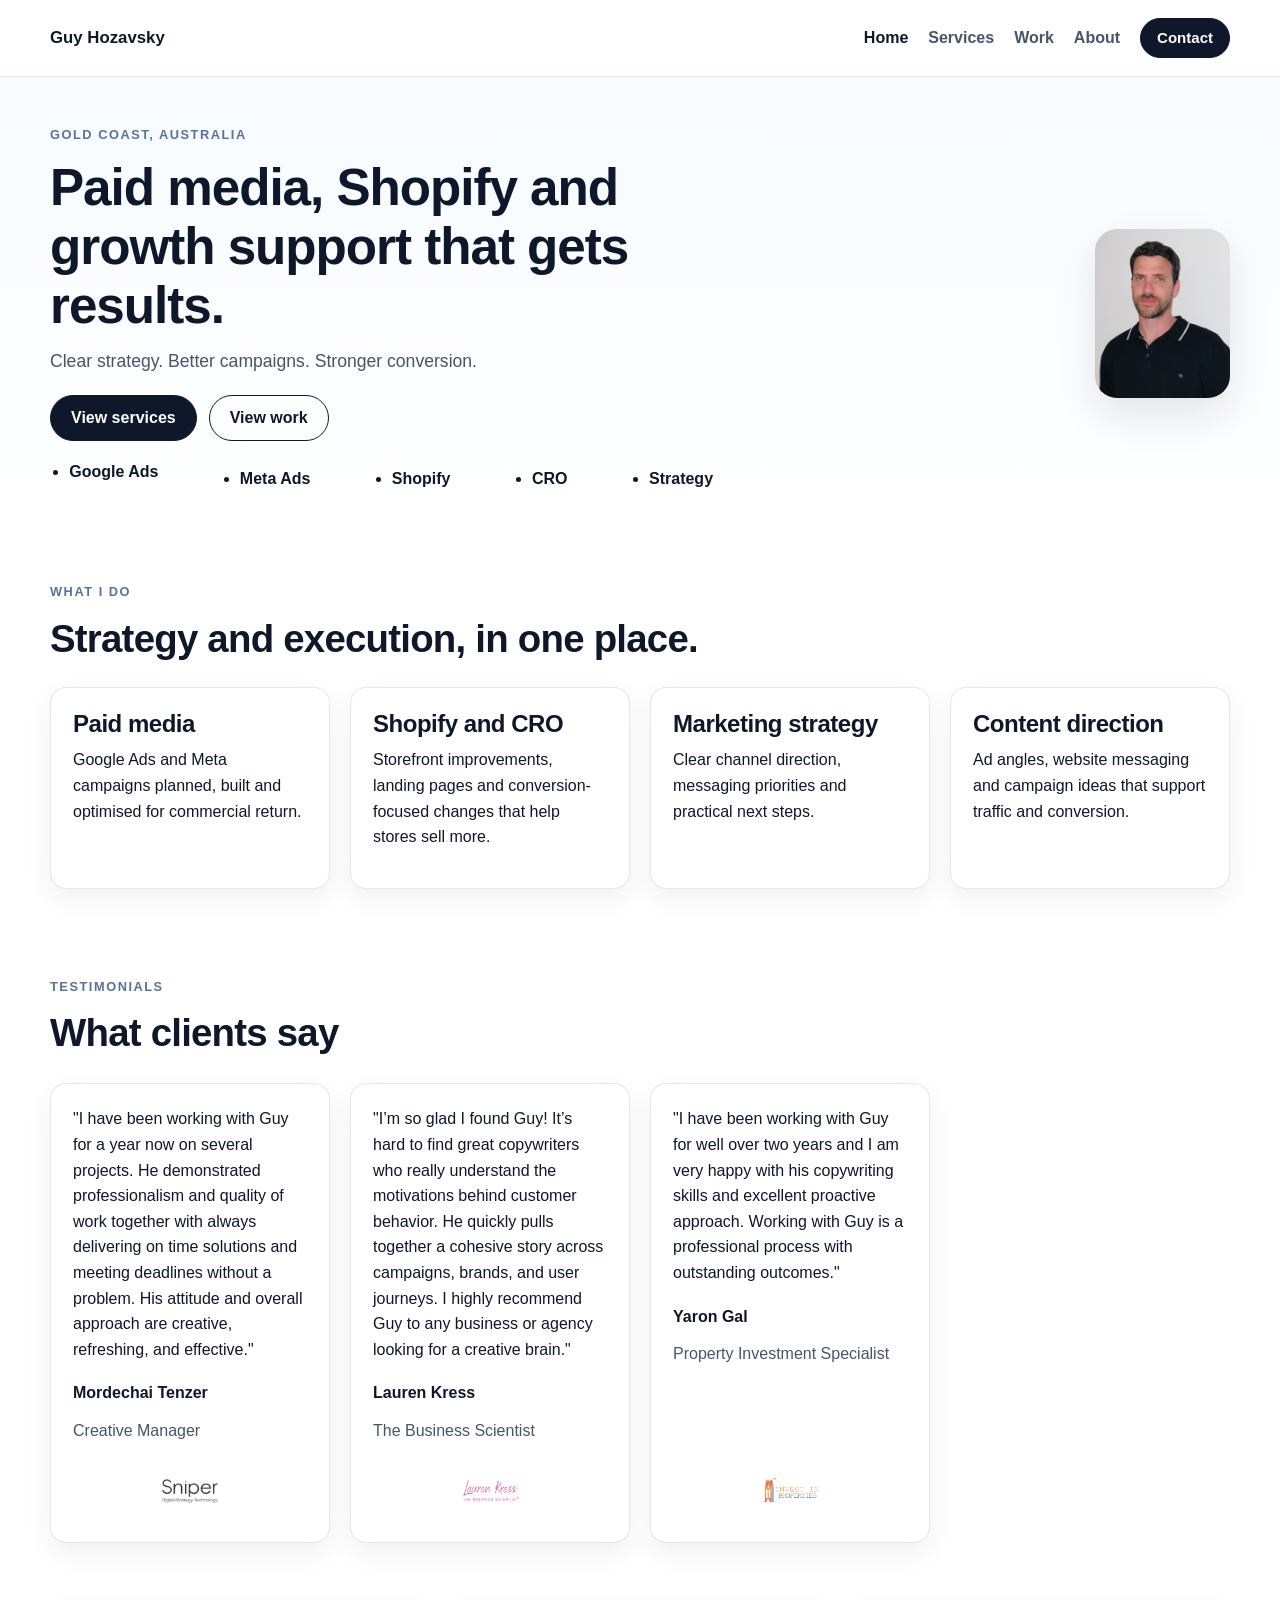
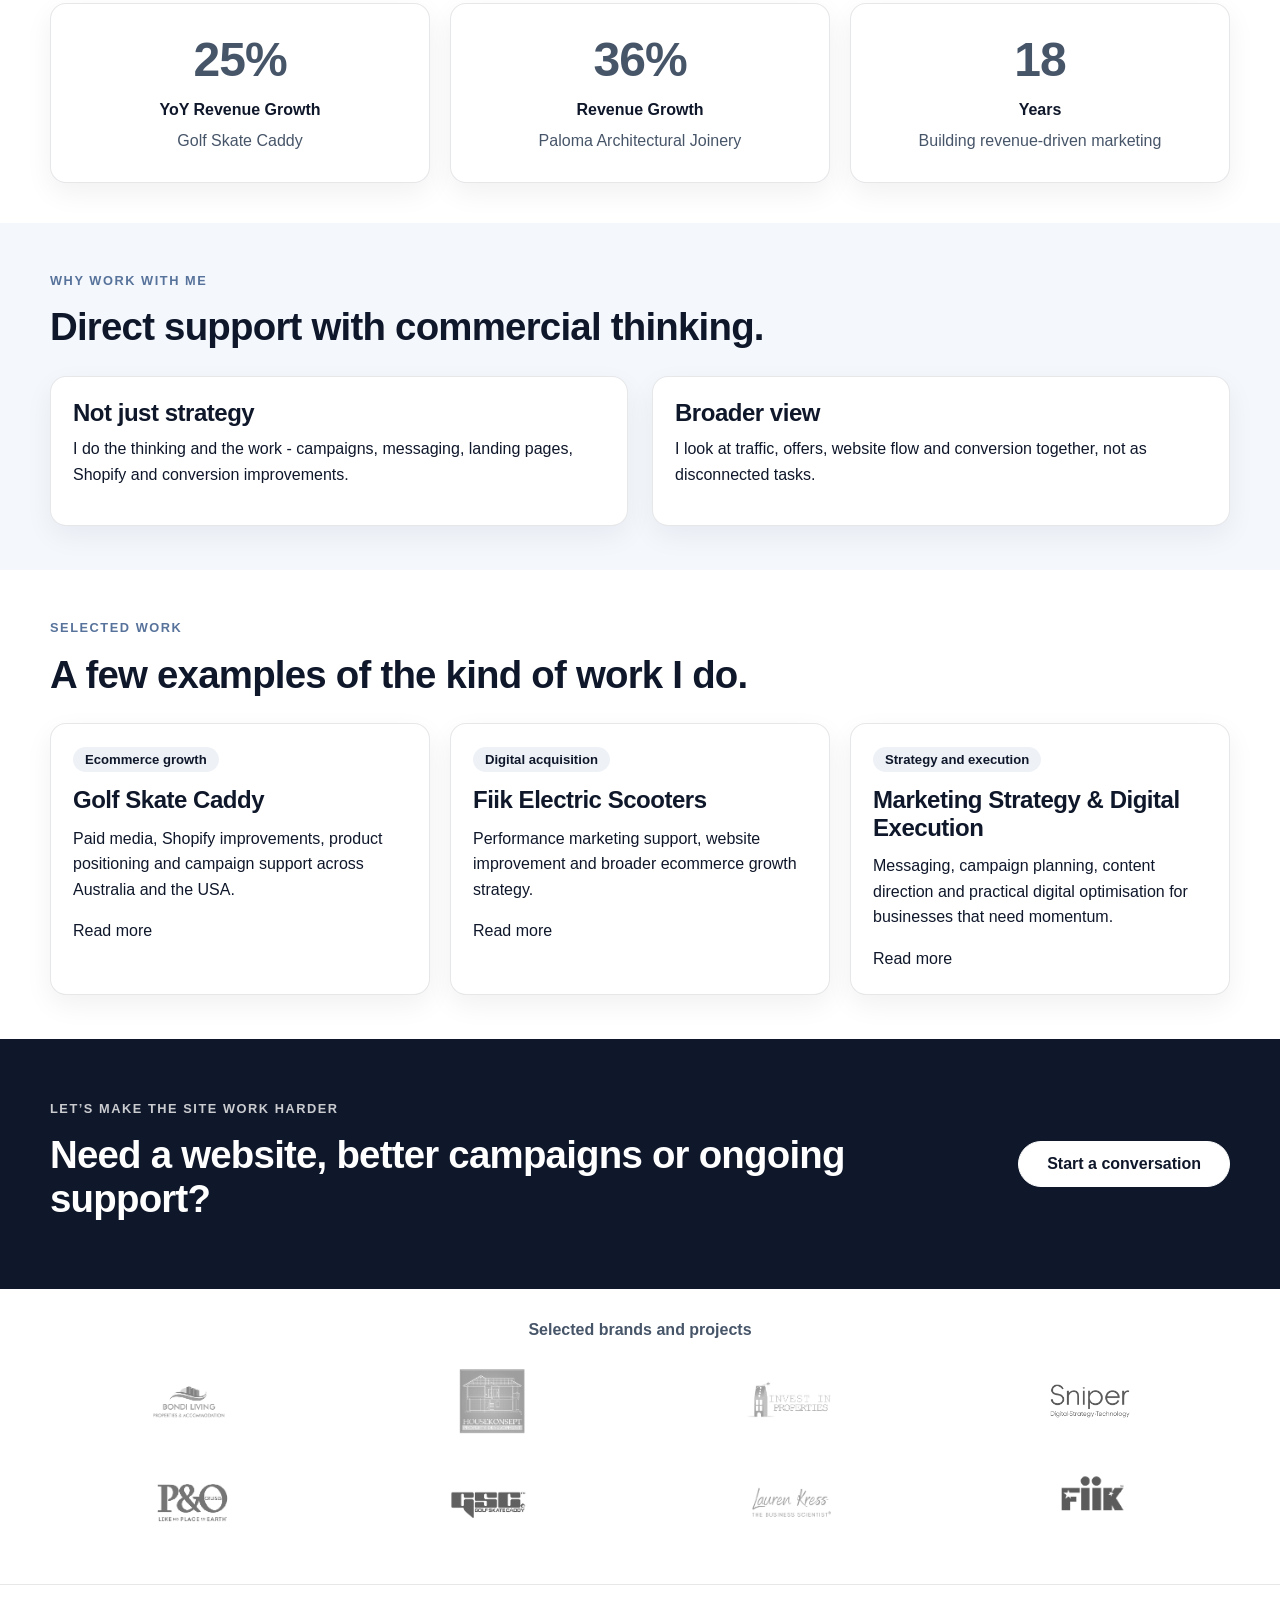
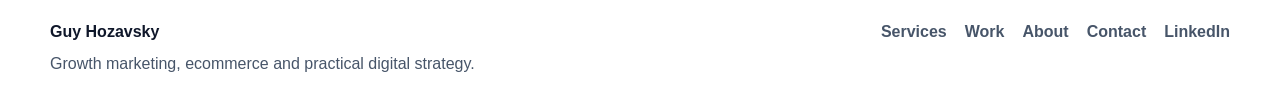
==== commit f15176d4: "index+CSS" ====
--- a/index.html
+++ b/index.html
@@ -74,13 +74,13 @@
             <a href="work.html" class="btn btn-secondary">View work</a>
           </div>
 
-          <div class="hero-points">
-            <span>Google Ads</span>
-            <span>Meta Ads</span>
-            <span>Shopify</span>
-            <span>CRO</span>
-            <span>Strategy</span>
-          </div>
+          <ul class="hero-points">
+            <li>Google Ads</li>
+            <li>Meta Ads</li>
+            <li>Shopify</li>
+            <li>CRO</li>
+            <li>Strategy</li>
+          </ul>
         </div>
 
         <div class="hero-image reveal reveal-stagger-1">
@@ -88,6 +88,7 @@
         </div>
       </div>
     </section>
+
     <section class="section">
       <div class="container">
         <div class="section-intro">
@@ -118,8 +119,6 @@
         </div>
       </div>
     </section>
-
-
 
     <section class="testimonials">
       <div class="container">
@@ -305,4 +304,4 @@
   <a href="#top" class="back-to-top" aria-label="Back to top">↑ Top</a>
   <script src="js/script.js"></script>
 </body>
-</html>
+</html>
--- a/css/style.css
+++ b/css/style.css
@@ -1,16 +1,16 @@
 :root {
   --bg: #ffffff;
-  --bg-alt: #f8fafc;
+  --bg-alt: #f4f8fd;
   --text: #0f172a;
   --muted: #475569;
-  --soft: #64748b;
-  --line: rgba(15, 23, 42, 0.08);
-  --line-strong: rgba(15, 23, 42, 0.14);
+  --soft: #58739b;
+  --line: rgba(15, 23, 42, 0.1);
+  --line-strong: rgba(15, 23, 42, 0.18);
   --brand: #0f172a;
   --brand-2: #1e293b;
   --card: #ffffff;
-  --shadow-sm: 0 8px 24px rgba(15, 23, 42, 0.05);
-  --shadow-md: 0 14px 38px rgba(15, 23, 42, 0.08);
+  --shadow-sm: 0 10px 28px rgba(15, 23, 42, 0.06);
+  --shadow-md: 0 18px 42px rgba(15, 23, 42, 0.11);
   --radius-sm: 10px;
   --radius-md: 16px;
   --radius-lg: 22px;
@@ -24,7 +24,7 @@
 }
 
 html {
-  scroll-behaviour: smooth;
+  scroll-behavior: smooth;
 }
 
 body {
@@ -54,17 +54,17 @@
 h2,
 h3,
 h4 {
-  margin: 0 0 1rem;
+  margin: 0 0 0.7rem;
   line-height: 1.15;
   letter-spacing: -0.02em;
 }
 
 h1 {
-  font-size: clamp(2.3rem, 4vw, 4.3rem);
+  font-size: clamp(2.4rem, 4vw, 4.4rem);
 }
 
 h2 {
-  font-size: clamp(1.8rem, 3vw, 2.8rem);
+  font-size: clamp(1.9rem, 3vw, 2.8rem);
 }
 
 h3 {
@@ -72,12 +72,51 @@
 }
 
 ul {
+  margin: 0 0 1rem;
+  padding-left: 1.35rem;
+  list-style: disc;
+  list-style-position: outside;
+}
+
+ol {
+  margin: 0 0 1rem;
+  padding-left: 1.35rem;
+  list-style-position: outside;
+}
+
+li {
+  display: list-item;
+}
+
+li + li {
+  margin-top: 0.4rem;
+}
+
+.service-mini-list,
+.clean-list,
+.package-content ul,
+.case-card ul,
+.feature-card ul,
+.panel ul {
+  margin: 0 0 1rem;
+  padding-left: 1.35rem;
+  list-style: disc;
+  list-style-position: outside;
+}
+
+.service-mini-list li,
+.clean-list li,
+.package-content li,
+.case-card li,
+.feature-card li,
+.panel li {
+  display: list-item;
+  margin-left: 0;
+  padding-left: 0;
+}
+
+blockquote {
   margin: 0;
-  padding-left: 1.2rem;
-}
-
-li + li {
-  margin-top: 0.5rem;
 }
 
 .container {
@@ -93,22 +132,25 @@
 }
 
 .section {
-  padding: 72px 0;
+  padding: 44px 0;
 }
 
 .section-alt {
   background: var(--bg-alt);
 }
 
-.page-main {
+.page-main,
+main {
   min-height: 100vh;
 }
 
 .page-hero {
-  padding: 96px 0 48px;
-}
-
-.eyebrow {
+  padding: 52px 0 24px;
+  background: linear-gradient(180deg, #f7fbff 0%, #ffffff 100%);
+}
+
+.eyebrow,
+.section-label {
   display: inline-block;
   margin-bottom: 14px;
   font-size: 0.8rem;
@@ -118,22 +160,32 @@
   color: var(--soft);
 }
 
-.lead {
-  font-size: 1.1rem;
-  color: var(--muted);
-  max-width: 760px;
-}
-
-.section-intro {
-  margin-bottom: 36px;
-}
-
+.lead,
+.hero-text,
+.package-category-text,
 .service-summary-text,
-.package-category-text,
 .footer-copy,
 .contact-panel p,
-.cta-band p {
+.cta-band p,
+.about-copy p,
+.case-subtitle,
+.testimonial-author span,
+.logos-title {
   color: var(--muted);
+}
+
+.lead,
+.hero-text {
+  font-size: 1.1rem;
+  max-width: 760px;
+}
+
+.section-intro {
+  margin-bottom: 26px;
+}
+
+.center-text {
+  text-align: center;
 }
 
 .site-header {
@@ -146,12 +198,12 @@
 }
 
 .nav-wrap {
+  position: relative;
   min-height: var(--header-height);
   display: flex;
   align-items: center;
   justify-content: space-between;
   gap: 24px;
-  position: relative;
 }
 
 .brand {
@@ -212,7 +264,7 @@
   font-weight: 700;
   text-decoration: none;
   line-height: 1;
-  transition: transform 0.2s ease, background 0.2s ease, border-color 0.2s ease;
+  transition: transform 0.2s ease, background 0.2s ease, border-color 0.2s ease, color 0.2s ease;
 }
 
 .btn:hover {
@@ -221,12 +273,14 @@
   transform: translateY(-1px);
 }
 
-.btn-outline {
+.btn-outline,
+.btn-secondary {
   background: transparent;
   color: var(--brand);
 }
 
-.btn-outline:hover {
+.btn-outline:hover,
+.btn-secondary:hover {
   background: var(--brand);
   color: #ffffff;
 }
@@ -235,6 +289,236 @@
   min-height: 40px;
   padding: 0 16px;
   font-size: 0.94rem;
+}
+
+.site-nav .btn,
+.site-nav .btn:visited,
+.site-nav .btn-outline,
+.site-nav .btn-outline:visited {
+  background: var(--brand);
+  border-color: var(--brand);
+  color: #ffffff !important;
+}
+
+.site-nav .btn:hover,
+.site-nav .btn-outline:hover {
+  background: var(--brand-2);
+  border-color: var(--brand-2);
+  color: #ffffff !important;
+}
+
+.hero {
+  padding: 44px 0 28px;
+  background: linear-gradient(180deg, #f7fbff 0%, #ffffff 100%);
+}
+
+.hero-grid,
+.split-grid,
+.case-study-grid {
+  display: grid;
+  gap: 24px;
+}
+
+.hero-grid {
+  grid-template-columns: minmax(0, 1.25fr) minmax(220px, 0.75fr);
+  align-items: center;
+}
+
+.hero-copy h1 {
+  max-width: 760px;
+}
+
+.hero-actions {
+  display: flex;
+  flex-wrap: wrap;
+  gap: 12px;
+  margin-top: 20px;
+}
+
+.hero-points {
+  display: grid;
+  grid-template-columns: repeat(5, auto);
+  gap: 8px 22px;
+  margin-top: 20px;
+  padding-left: 1.2rem;
+  color: var(--text);
+}
+
+.hero-points li {
+  font-weight: 600;
+  white-space: nowrap;
+  line-height: 1.4;
+}
+
+.hero-image {
+  justify-self: end;
+  width: 100%;
+  max-width: 260px;
+}
+
+.hero-image img {
+  width: 52%;
+  max-width: 240px;
+  margin-left: auto;
+  aspect-ratio: 4 / 5;
+  object-fit: cover;
+  border-radius: var(--radius-lg);
+  box-shadow: var(--shadow-md);
+}
+
+.card-grid,
+.testimonial-grid,
+.results-grid,
+.case-grid,
+.logos-grid {
+  display: grid;
+  gap: 20px;
+}
+
+.card-grid,
+.testimonial-grid,
+.case-grid {
+  grid-template-columns: repeat(4, minmax(0, 1fr));
+}
+
+.feature-card,
+.testimonial-card,
+.panel,
+.case-card,
+.package-category-card,
+.contact-panel,
+.metric-box {
+  background: var(--card);
+  border: 1px solid var(--line);
+  border-radius: var(--radius-md);
+  box-shadow: var(--shadow-sm);
+}
+
+.feature-card,
+.panel,
+.case-card,
+.testimonial-card {
+  padding: 22px;
+}
+
+.contact-panel {
+  padding: 28px;
+}
+
+.feature-card h3,
+.panel h3,
+.case-card h3,
+.testimonial-card .testimonial-author strong {
+  margin-bottom: 10px;
+}
+
+.text-link {
+  display: inline-flex;
+  align-items: center;
+  gap: 8px;
+  text-decoration: none;
+  color: var(--brand);
+}
+
+.text-link:hover {
+  text-decoration: underline;
+}
+
+.package-category-grid {
+  display: grid;
+  grid-template-columns: repeat(3, minmax(0, 1fr));
+  gap: 20px;
+}
+
+.package-category-card {
+  display: flex;
+  flex-direction: column;
+  height: 100%;
+  padding: 20px;
+  transition: transform 0.22s ease, box-shadow 0.22s ease, border-color 0.22s ease;
+}
+
+.package-category-card:hover,
+.feature-card:hover,
+.case-card:hover,
+.panel:hover,
+.testimonial-card:hover,
+.metric-box:hover {
+  transform: translateY(-4px);
+  box-shadow: var(--shadow-md);
+  border-color: rgba(15, 23, 42, 0.16);
+}
+
+.case-tag {
+  display: inline-flex;
+  width: fit-content;
+  margin-bottom: 14px;
+  padding: 6px 12px;
+  border-radius: 999px;
+  background: #eef2f7;
+  color: var(--brand);
+  font-size: 0.82rem;
+  font-weight: 700;
+  line-height: 1;
+}
+
+.package-category-card h3,
+.case-card h3 {
+  margin-bottom: 12px;
+}
+
+.package-tier-list {
+  margin-bottom: 20px;
+  padding: 14px 0;
+  border-top: 1px solid var(--line);
+  border-bottom: 1px solid var(--line);
+}
+
+.package-tier-row {
+  display: flex;
+  align-items: center;
+  justify-content: space-between;
+  gap: 16px;
+}
+
+.package-tier-row + .package-tier-row {
+  margin-top: 10px;
+}
+
+.tier-name {
+  font-weight: 600;
+  color: var(--muted);
+}
+
+.tier-price {
+  font-weight: 700;
+  color: var(--text);
+  text-align: right;
+}
+
+.service-mini-list,
+.clean-list {
+  margin: 0 0 20px;
+  padding-left: 1.1rem;
+}
+
+.clean-list strong {
+  color: var(--text);
+}
+
+.service-price {
+  margin-top: auto;
+  padding-top: 6px;
+  color: var(--muted);
+}
+
+.service-ai-note {
+  margin-top: 28px;
+  padding: 20px 22px;
+  border: 1px solid var(--line);
+  border-radius: var(--radius-md);
+  background: #ffffff;
+  box-shadow: var(--shadow-sm);
 }
 
 .services-tabs-section {
@@ -277,16 +561,15 @@
   transition: all 0.2s ease;
 }
 
-.services-tab:hover {
-  background: var(--brand);
-  color: #ffffff;
-  border-color: var(--brand);
-  transform: translateY(-1px);
+.services-tab:hover:not(.active) {
+  background: #f3f6fb;
+  color: var(--text);
+  border-color: var(--line-strong);
 }
 
 .services-tab.active {
-  background: var(--brand);
-  color: #ffffff;
+  background: #ffffff;
+  color: var(--brand);
   border-color: var(--brand);
 }
 
@@ -296,149 +579,302 @@
   scroll-margin-top: 155px;
 }
 
-.package-category-grid {
+.services-page #websites.section,
+.services-page #shopify.section,
+.services-page #paid-ads.section {
+  padding-top: 28px;
+}
+
+.services-page .section-intro {
+  margin-bottom: 24px;
+}
+
+.package-accordion {
   display: grid;
-  grid-template-columns: repeat(3, minmax(0, 1fr));
-  gap: 24px;
-}
-
-.package-category-card {
-  display: flex;
-  flex-direction: column;
-  height: 100%;
-  padding: 28px;
-  background: var(--card);
+  gap: 6px;
+  max-width: 720px;
+  margin: 0 auto;
+}
+
+.package-item {
+  background: #ffffff;
   border: 1px solid var(--line);
   border-radius: var(--radius-md);
   box-shadow: var(--shadow-sm);
-  transition: transform 0.22s ease, box-shadow 0.22s ease, border-color 0.22s ease;
-}
-
-.package-category-card:hover {
-  transform: translateY(-4px);
-  box-shadow: var(--shadow-md);
-  border-color: rgba(15, 23, 42, 0.16);
-}
-
-.case-tag {
-  display: inline-flex;
-  width: fit-content;
-  margin-bottom: 14px;
-  padding: 6px 12px;
-  border-radius: 999px;
-  background: #eef2f7;
-  color: var(--brand);
-  font-size: 0.82rem;
-  font-weight: 700;
-  line-height: 1;
-}
-
-.package-category-card h3 {
-  margin-bottom: 12px;
-}
-
-.package-category-text {
-  margin-bottom: 18px;
-}
-
-.package-tier-list {
-  margin-bottom: 20px;
-  padding: 14px 0;
-  border-top: 1px solid var(--line);
-  border-bottom: 1px solid var(--line);
-}
-
-.package-tier-row {
+  overflow: hidden;
+}
+
+.package-summary {
+  list-style: none;
+  display: grid;
+  grid-template-columns: minmax(0, 1fr) 120px 28px;
+  align-items: center;
+  gap: 10px;
+  padding: 14px 16px;
+  cursor: pointer;
+}
+
+.package-summary::-webkit-details-marker {
+  display: none;
+}
+
+.package-summary-main h3 {
+  margin: 0 0 2px;
+  font-size: 1.15rem;
+}
+
+.package-summary-main p {
+  margin: 0;
+  color: var(--muted);
+  font-size: 0.95rem;
+}
+
+.package-summary-meta {
   display: flex;
-  align-items: center;
-  justify-content: space-between;
-  gap: 16px;
-}
-
-.package-tier-row + .package-tier-row {
-  margin-top: 10px;
-}
-
-.tier-name {
-  font-weight: 600;
-  color: var(--muted);
-}
-
-.tier-price {
+  flex-direction: column;
+  align-items: flex-end;
+  gap: 0;
+  text-align: right;
+}
+
+.package-price {
   font-weight: 700;
   color: var(--text);
-  text-align: right;
-}
-
-.service-mini-list {
-  margin: 0 0 20px;
-  padding-left: 1.1rem;
-  color: var(--text);
-}
-
-.service-price {
-  margin-top: auto;
-  padding-top: 6px;
+  font-size: 0.96rem;
+}
+
+.package-bestfor {
   color: var(--muted);
-}
-
-.service-ai-note {
-  margin-top: 28px;
-  padding: 20px 22px;
-  border: 1px solid var(--line);
-  border-radius: var(--radius-md);
-  background: #ffffff;
-  box-shadow: var(--shadow-sm);
-}
-
-.service-ai-note p {
-  margin: 0;
-  color: var(--muted);
-}
-
-.back-to-top-wrap {
-  text-align: center;
-  margin: 0;
-}
-
-.back-to-top-link {
+  font-size: 0.9rem;
+}
+
+.package-plus {
   display: inline-flex;
   align-items: center;
   justify-content: center;
-  min-height: 46px;
-  padding: 0 22px;
+  width: 28px;
+  height: 28px;
+  border-radius: 999px;
+  border: 1px solid var(--line);
+  color: var(--text);
+  font-size: 1.2rem;
+  line-height: 1;
+  transition: transform 0.2s ease, background 0.2s ease, color 0.2s ease;
+}
+
+.package-item[open] .package-plus {
+  transform: rotate(45deg);
+  background: var(--brand);
+  border-color: var(--brand);
+  color: #ffffff;
+}
+
+.package-content {
+  padding: 0 18px 16px;
+  border-top: 1px solid var(--line);
+}
+
+.package-content p {
+  margin: 16px 0 10px;
+}
+
+.package-content ul {
+  margin: 0;
+}
+
+.back-to-top {
+  position: fixed;
+  right: 22px;
+  bottom: 22px;
+  z-index: 90;
+  display: inline-flex;
+  align-items: center;
+  justify-content: center;
+  min-height: 44px;
+  padding: 0 16px;
   border-radius: 999px;
   background: var(--brand);
   color: #ffffff;
   text-decoration: none;
   font-weight: 700;
-  line-height: 1;
-  transition: transform 0.2s ease, background 0.2s ease;
-}
-
-.back-to-top-link:hover {
+  box-shadow: var(--shadow-md);
+  opacity: 0;
+  visibility: hidden;
+  transform: translateY(12px);
+  transition: opacity 0.2s ease, transform 0.2s ease, visibility 0.2s ease, background 0.2s ease;
+}
+
+.back-to-top:hover {
   background: var(--brand-2);
-  transform: translateY(-1px);
-}
-
-.contact-panel {
-  padding: 34px;
+}
+
+.back-to-top.is-visible {
+  opacity: 1;
+  visibility: visible;
+  transform: translateY(0);
+}
+
+.testimonials {
+  padding: 40px 0;
+}
+
+.section-title {
+  margin-bottom: 28px;
+}
+
+.testimonial-card {
+  display: flex;
+  flex-direction: column;
+  gap: 18px;
+}
+
+.testimonial-text {
+  margin: 0;
+  color: var(--text);
+}
+
+.testimonial-author {
+  display: flex;
+  flex-direction: column;
+  gap: 2px;
+}
+
+.testimonial-card img {
+  width: auto;
+  max-height: 58px;
+  object-fit: contain;
+  margin-top: auto;
+  opacity: 0.82;
+}
+
+.results-bar {
+  padding: 20px 0 40px;
+}
+
+.results-grid {
+  grid-template-columns: repeat(3, minmax(0, 1fr));
+}
+
+.result-item,
+.metric-box {
+  padding: 28px;
+  text-align: center;
+}
+
+.result-item {
+  background: var(--card);
+  border: 1px solid var(--line);
+  border-radius: var(--radius-md);
+  box-shadow: var(--shadow-sm);
+}
+
+.result-item h3,
+.metric-box h3 {
+  font-size: clamp(2rem, 4vw, 3rem);
+  margin-bottom: 10px;
+}
+
+.result-item p,
+.metric-box p {
+  margin-bottom: 6px;
+  font-weight: 700;
+}
+
+.result-item span,
+.metric-box span {
+  color: var(--muted);
+}
+
+.split-grid {
+  grid-template-columns: repeat(2, minmax(0, 1fr));
+}
+
+.case-grid {
+  grid-template-columns: repeat(3, minmax(0, 1fr));
+}
+
+.case-study + .case-study {
+  margin-top: 32px;
+}
+
+.case-study {
+  padding: 26px;
   border: 1px solid var(--line);
   border-radius: var(--radius-lg);
-  background: #ffffff;
+  background: var(--card);
   box-shadow: var(--shadow-sm);
 }
 
-.contact-panel h2 {
-  margin-bottom: 12px;
-}
-
-.contact-actions {
-  margin-top: 22px;
+.case-study-header {
+  margin-bottom: 28px;
+}
+
+.result-metrics {
+  display: grid;
+  grid-template-columns: repeat(3, minmax(0, 1fr));
+  gap: 18px;
+  margin-bottom: 28px;
+}
+
+.case-study-grid {
+  grid-template-columns: repeat(2, minmax(0, 1fr));
+}
+
+.case-quote {
+  padding: 20px 22px;
+  border-left: 4px solid var(--brand);
+  background: var(--bg-alt);
+  border-radius: 0 var(--radius-sm) var(--radius-sm) 0;
+  color: var(--muted);
+}
+
+.about-copy {
+  display: grid;
+  gap: 20px;
+}
+
+.contact-links {
+  margin-top: 24px;
+}
+
+.contact-panel-simple {
+  padding: 34px;
+}
+
+.client-logos {
+  padding: 28px 0 40px;
+}
+
+.logos-title {
+  text-align: center;
+  margin-bottom: 18px;
+  font-weight: 700;
+}
+
+.logos-grid {
+  grid-template-columns: repeat(4, minmax(0, 1fr));
+  align-items: center;
+}
+
+.logos-grid img {
+  width: 100%;
+  max-width: 210px;
+  max-height: 82px;
+  object-fit: contain;
+  justify-self: center;
+  filter: grayscale(100%);
+  opacity: 0.64;
+  transition: transform 0.22s ease, opacity 0.22s ease, filter 0.22s ease;
+}
+
+.logos-grid img:hover {
+  opacity: 1;
+  filter: grayscale(0%);
+  transform: translateY(-3px);
 }
 
 .cta-band {
-  padding: 78px 0;
+  padding: 56px 0;
   background: var(--text);
   color: #ffffff;
 }
@@ -452,13 +888,20 @@
   display: flex;
   align-items: center;
   justify-content: space-between;
-  gap: 32px;
+  gap: 24px;
+}
+
+.cta-band-wrap > .btn {
+  flex-shrink: 0;
+  min-width: 190px;
+  white-space: nowrap;
 }
 
 .cta-band .btn {
   background: #ffffff;
   border-color: #ffffff;
   color: var(--text);
+  padding: 0 28px;
 }
 
 .cta-band .btn:hover {
@@ -504,8 +947,35 @@
   color: var(--text);
 }
 
+.service-mini-list li,
+.clean-list li,
+.package-content li {
+  line-height: 1.45;
+}
+
+.service-mini-list li + li,
+.clean-list li + li,
+.package-content li + li {
+  margin-top: 0.3rem;
+}
+
 @media (max-width: 1024px) {
-  .package-category-grid {
+  .hero-grid,
+  .split-grid,
+  .case-study-grid,
+  .card-grid,
+  .testimonial-grid {
+    grid-template-columns: repeat(2, minmax(0, 1fr));
+  }
+
+  .hero-grid {
+    align-items: start;
+  }
+
+  .package-category-grid,
+  .results-grid,
+  .result-metrics,
+  .logos-grid {
     grid-template-columns: repeat(2, minmax(0, 1fr));
   }
 
@@ -513,11 +983,20 @@
     flex-direction: column;
     align-items: flex-start;
   }
+
+  .hero-points {
+    grid-template-columns: repeat(3, auto);
+  }
 }
 
 @media (max-width: 768px) {
   :root {
     --header-height: 68px;
+  }
+
+  .back-to-top {
+    right: 14px;
+    bottom: 14px;
   }
 
   .container,
@@ -526,12 +1005,15 @@
     width: min(calc(100% - 28px), var(--container));
   }
 
-  .page-hero {
-    padding: 76px 0 36px;
-  }
-
-  .section {
-    padding: 56px 0;
+  .page-hero,
+  .hero {
+    padding: 56px 0 30px;
+  }
+
+  .section,
+  .testimonials,
+  .client-logos {
+    padding: 42px 0;
   }
 
   .nav-toggle {
@@ -566,20 +1048,72 @@
     width: 100%;
   }
 
-  .services-tabs-outer {
-    top: var(--header-height);
+  .hero-grid,
+  .card-grid,
+  .testimonial-grid,
+  .results-grid,
+  .split-grid,
+  .case-grid,
+  .case-study-grid,
+  .package-category-grid,
+  .result-metrics,
+  .logos-grid {
+    grid-template-columns: 1fr;
+  }
+
+  .hero-points {
+    grid-template-columns: 1fr 1fr;
+    gap: 6px 16px;
+    margin-top: 16px;
+    padding-left: 1rem;
+  }
+
+  .hero-points li {
+    font-size: 0.95rem;
+    line-height: 1.3;
+  }
+
+  .hero-image {
+    justify-self: center;
+    margin-top: 20px;
+  }
+
+  .hero-image img {
+    width: 80%;
+    max-width: 260px;
+    margin: 0 auto;
   }
 
   .services-tabs {
     gap: 8px;
     padding: 12px 0;
+    flex-wrap: nowrap;
+    overflow-x: auto;
+    scrollbar-width: none;
+    -webkit-overflow-scrolling: touch;
+  }
+
+  .services-tabs::-webkit-scrollbar {
+    display: none;
   }
 
   .services-tab {
-    flex: 1 1 auto;
+    flex: 0 0 auto;
     padding: 0 14px;
     min-height: 40px;
     font-size: 0.9rem;
+    white-space: nowrap;
+  }
+
+  .package-summary {
+    grid-template-columns: 1fr 28px;
+    gap: 12px;
+  }
+
+  .package-summary-meta {
+    grid-column: 1 / -1;
+    align-items: flex-start;
+    text-align: left;
   }
 
   #websites,
@@ -588,29 +1122,17 @@
     scroll-margin-top: 138px;
   }
 
-  .package-category-grid {
-    grid-template-columns: 1fr;
-  }
-
-  .package-category-card {
+  .package-category-card,
+  .feature-card,
+  .panel,
+  .case-card,
+  .testimonial-card,
+  .case-study,
+  .contact-panel,
+  .contact-panel-simple,
+  .metric-box,
+  .result-item {
     padding: 22px;
-  }
-
-  .package-tier-row {
-    align-items: flex-start;
-  }
-
-  .tier-price {
-    max-width: 50%;
-  }
-
-  .contact-panel {
-    padding: 26px 22px;
-  }
-
-  .back-to-top-link {
-    width: 100%;
-    max-width: 240px;
   }
 
   .footer-wrap {
@@ -627,34 +1149,37 @@
     font-size: 1.8rem;
   }
 
-  .lead {
+  .lead,
+  .hero-text {
     font-size: 1rem;
   }
 
-  .services-tabs {
-    overflow-x: auto;
-    flex-wrap: nowrap;
-    padding-bottom: 2px;
-    scrollbar-width: none;
-    -webkit-overflow-scrolling: touch;
-  }
-
-  .services-tabs::-webkit-scrollbar {
-    display: none;
-  }
-
-  .services-tab {
-    flex: 0 0 auto;
-    white-space: nowrap;
+  .hero-actions {
+    flex-direction: column;
+    align-items: stretch;
   }
 
   .package-tier-row {
     flex-direction: column;
     gap: 4px;
+    align-items: flex-start;
   }
 
   .tier-price {
     max-width: none;
     text-align: left;
   }
-}
+
+  .hero-points {
+    grid-template-columns: 1fr 1fr;
+    gap: 8px 16px;
+  }
+
+  .hero-image {
+    max-width: 180px;
+  }
+
+  .hero-image img {
+    max-width: 180px;
+  }
+}
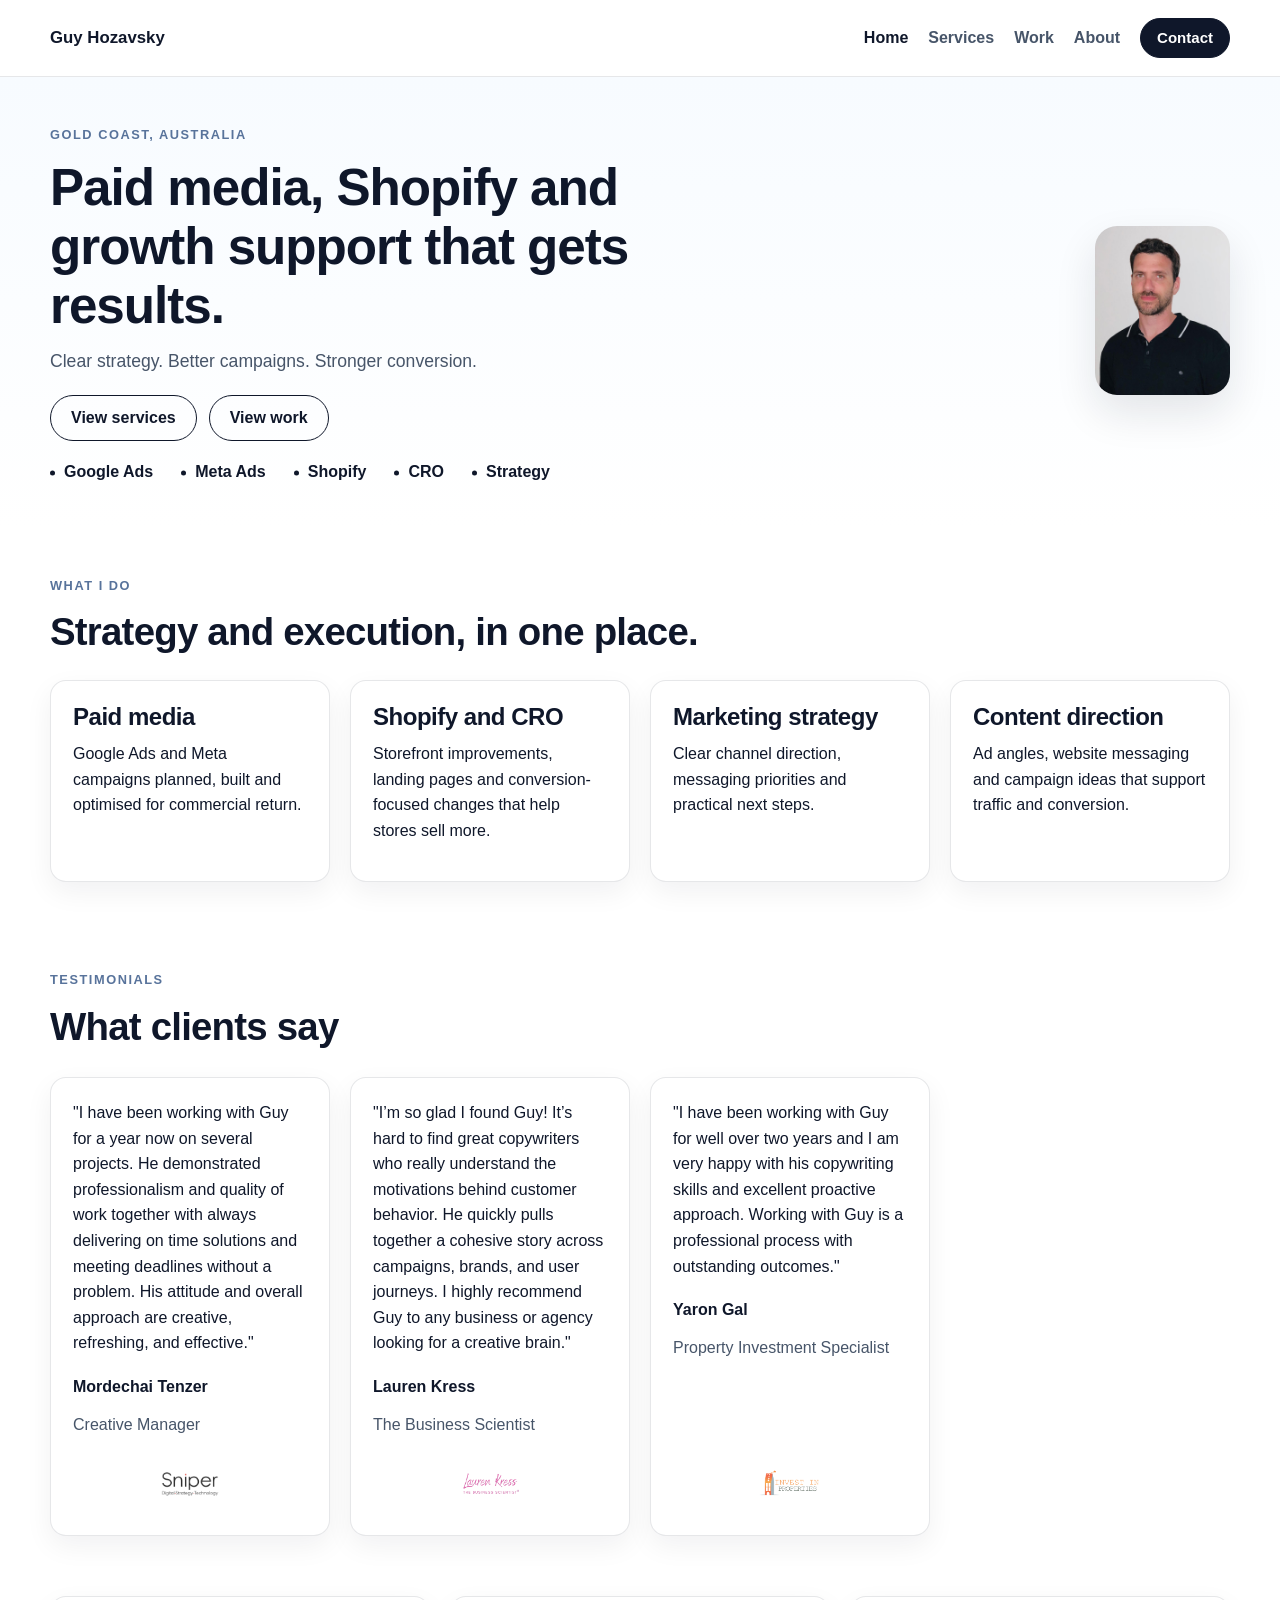
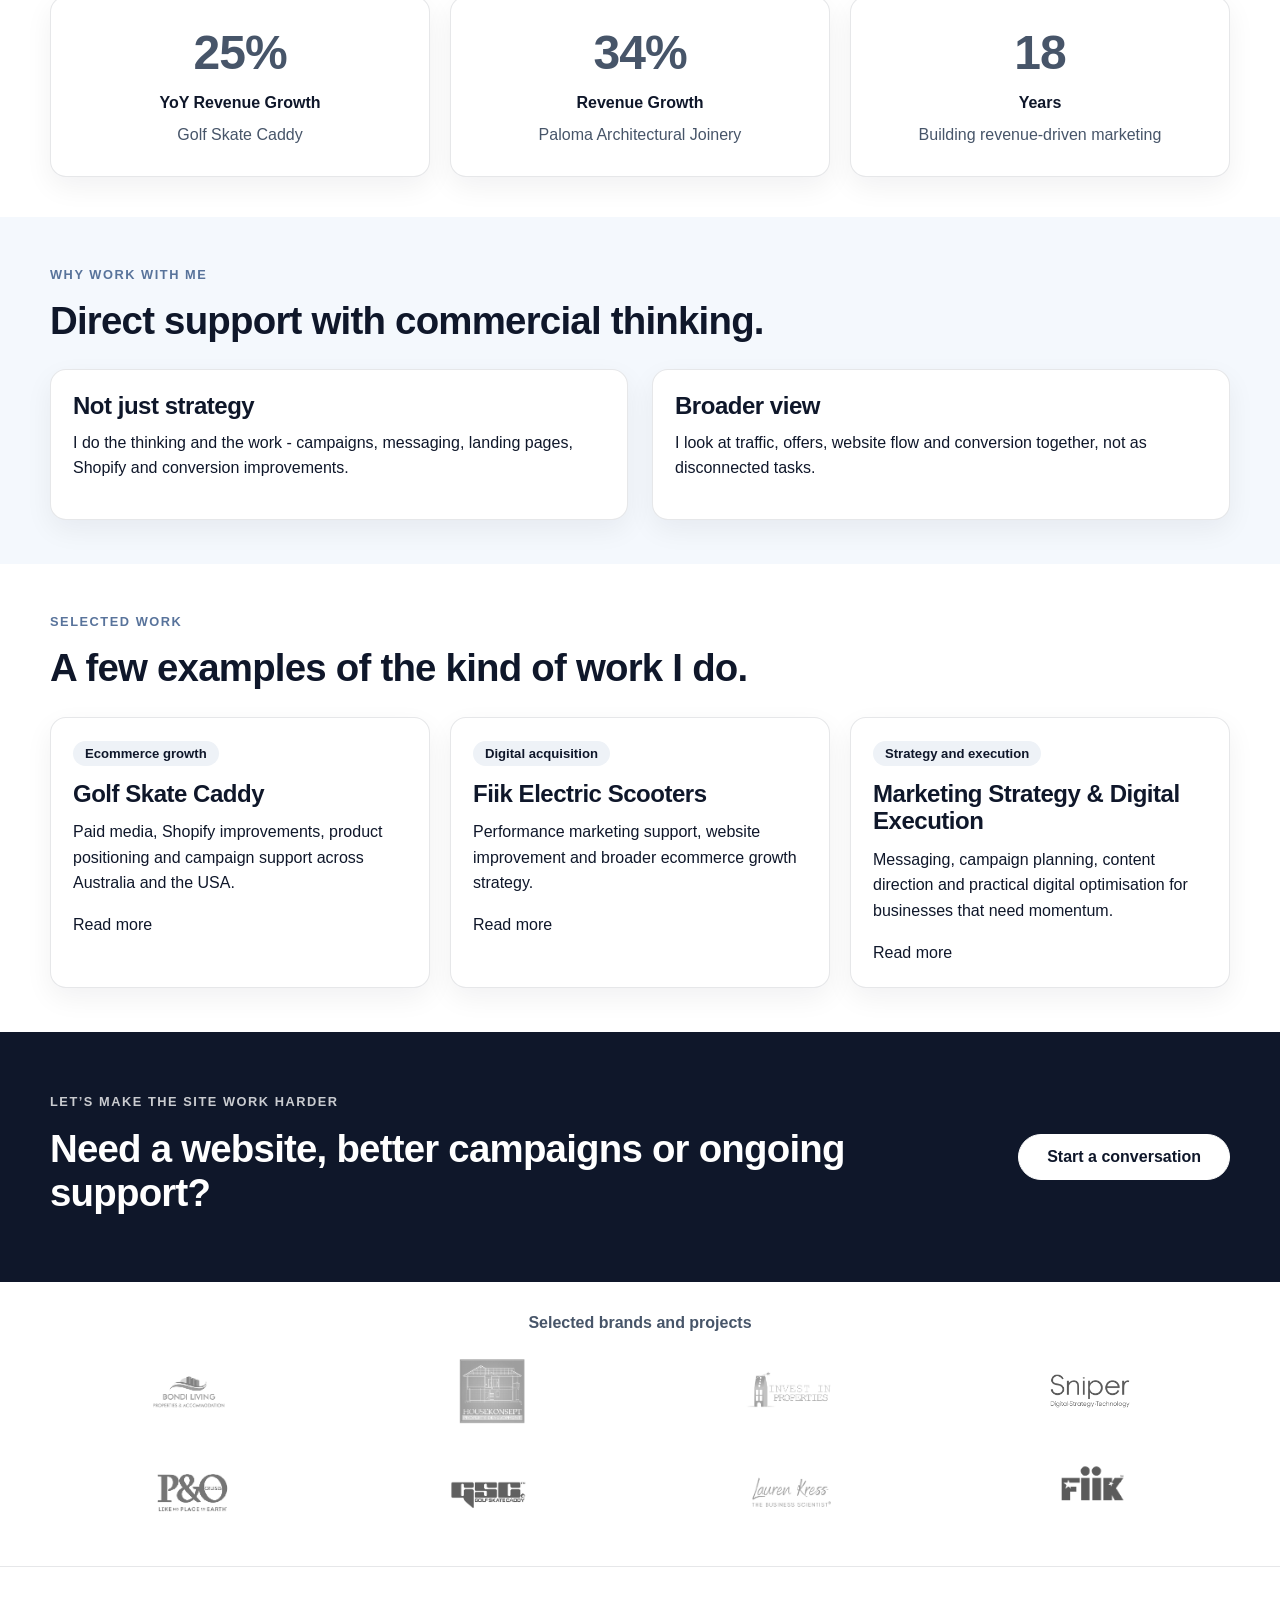
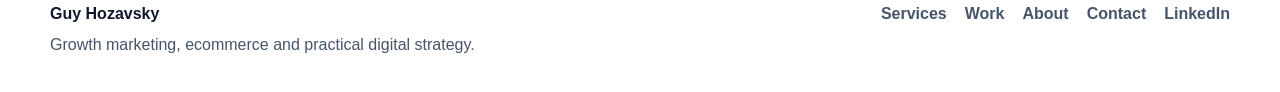
==== commit a4873d7c: "fixed homepage hero buttons and services page packages visuals" ====
--- a/index.html
+++ b/index.html
@@ -69,10 +69,10 @@
             Clear strategy. Better campaigns. Stronger conversion.
           </p>
 
-          <div class="hero-actions">
-            <a href="services.html" class="btn">View services</a>
-            <a href="work.html" class="btn btn-secondary">View work</a>
-          </div>
+    <div class="hero-actions">
+  <a href="services.html" class="btn btn-hero">View services</a>
+  <a href="work.html" class="btn btn-hero">View work</a>
+</div>
 
           <ul class="hero-points">
             <li>Google Ads</li>
--- a/css/style.css
+++ b/css/style.css
@@ -88,7 +88,8 @@
   display: list-item;
 }
 
-li + li {
+ul:not(.hero-points) li + li,
+ol li + li {
   margin-top: 0.4rem;
 }
 
@@ -335,19 +336,50 @@
   margin-top: 20px;
 }
 
+.btn-hero {
+  background: transparent;
+  color: var(--brand);
+  border: 1px solid var(--brand);
+}
+
+.btn-hero:hover {
+  background: var(--brand);
+  color: #ffffff;
+  border-color: var(--brand);
+  transform: translateY(-1px);
+}
+
 .hero-points {
-  display: grid;
-  grid-template-columns: repeat(5, auto);
-  gap: 8px 22px;
+  display: flex;
+  flex-wrap: wrap;
+  gap: 10px 28px;
   margin-top: 20px;
-  padding-left: 1.2rem;
+  padding: 0;
+  list-style: none;
   color: var(--text);
 }
 
 .hero-points li {
+  position: relative;
+  display: inline-flex;
+  align-items: center;
+  padding-left: 14px;
+  margin: 0;
   font-weight: 600;
+  line-height: 1.4;
   white-space: nowrap;
-  line-height: 1.4;
+}
+
+.hero-points li::before {
+  content: "";
+  position: absolute;
+  left: 0;
+  top: 50%;
+  width: 5px;
+  height: 5px;
+  border-radius: 50%;
+  background: currentColor;
+  transform: translateY(-50%);
 }
 
 .hero-image {
@@ -591,8 +623,8 @@
 
 .package-accordion {
   display: grid;
-  gap: 6px;
-  max-width: 720px;
+  gap: 10px;
+  max-width: 760px;
   margin: 0 auto;
 }
 
@@ -602,15 +634,22 @@
   border-radius: var(--radius-md);
   box-shadow: var(--shadow-sm);
   overflow: hidden;
+  transition: transform 0.2s ease, box-shadow 0.2s ease, border-color 0.2s ease;
+}
+
+.package-item:hover {
+  transform: translateY(-2px);
+  box-shadow: var(--shadow-md);
+  border-color: rgba(15, 23, 42, 0.14);
 }
 
 .package-summary {
   list-style: none;
   display: grid;
-  grid-template-columns: minmax(0, 1fr) 120px 28px;
+  grid-template-columns: minmax(0, 1fr) auto 32px;
   align-items: center;
-  gap: 10px;
-  padding: 14px 16px;
+  gap: 14px;
+  padding: 16px 18px;
   cursor: pointer;
 }
 
@@ -620,7 +659,7 @@
 
 .package-summary-main h3 {
   margin: 0 0 2px;
-  font-size: 1.15rem;
+  font-size: 1.1rem;
 }
 
 .package-summary-main p {
@@ -633,33 +672,33 @@
   display: flex;
   flex-direction: column;
   align-items: flex-end;
-  gap: 0;
   text-align: right;
+  gap: 2px;
 }
 
 .package-price {
   font-weight: 700;
   color: var(--text);
-  font-size: 0.96rem;
+  font-size: 0.98rem;
 }
 
 .package-bestfor {
   color: var(--muted);
-  font-size: 0.9rem;
+  font-size: 0.88rem;
 }
 
 .package-plus {
   display: inline-flex;
   align-items: center;
   justify-content: center;
-  width: 28px;
-  height: 28px;
+  width: 32px;
+  height: 32px;
   border-radius: 999px;
   border: 1px solid var(--line);
   color: var(--text);
-  font-size: 1.2rem;
+  font-size: 1.15rem;
   line-height: 1;
-  transition: transform 0.2s ease, background 0.2s ease, color 0.2s ease;
+  transition: transform 0.2s ease, background 0.2s ease, color 0.2s ease, border-color 0.2s ease;
 }
 
 .package-item[open] .package-plus {
@@ -670,16 +709,21 @@
 }
 
 .package-content {
-  padding: 0 18px 16px;
+  padding: 0 18px 14px;
   border-top: 1px solid var(--line);
 }
 
 .package-content p {
-  margin: 16px 0 10px;
+  margin: 12px 0 8px;
 }
 
 .package-content ul {
   margin: 0;
+  padding-left: 1.1rem;
+}
+
+.package-content li + li {
+  margin-top: 0.25rem;
 }
 
 .back-to-top {
@@ -842,12 +886,12 @@
 }
 
 .client-logos {
-  padding: 28px 0 40px;
+  padding: 28px 0 32px;
 }
 
 .logos-title {
   text-align: center;
-  margin-bottom: 18px;
+  margin-bottom: 14px;
   font-weight: 700;
 }
 
@@ -982,10 +1026,6 @@
   .cta-band-wrap {
     flex-direction: column;
     align-items: flex-start;
-  }
-
-  .hero-points {
-    grid-template-columns: repeat(3, auto);
   }
 }
 
@@ -1056,21 +1096,33 @@
   .case-grid,
   .case-study-grid,
   .package-category-grid,
-  .result-metrics,
+  .result-metrics {
+    grid-template-columns: 1fr;
+  }
+
   .logos-grid {
-    grid-template-columns: 1fr;
+    grid-template-columns: repeat(2, minmax(0, 1fr));
+    gap: 22px 18px;
+    align-items: center;
+  }
+
+  .logos-grid img {
+    max-width: 140px;
+    max-height: 58px;
   }
 
   .hero-points {
+    display: grid;
     grid-template-columns: 1fr 1fr;
-    gap: 6px 16px;
-    margin-top: 16px;
-    padding-left: 1rem;
+    gap: 10px 18px;
+    margin-top: 18px;
+    padding: 0;
   }
 
   .hero-points li {
     font-size: 0.95rem;
     line-height: 1.3;
+    padding-left: 14px;
   }
 
   .hero-image {
@@ -1106,14 +1158,20 @@
   }
 
   .package-summary {
-    grid-template-columns: 1fr 28px;
-    gap: 12px;
+    grid-template-columns: 1fr 32px;
+    gap: 10px;
+    padding: 14px 16px;
   }
 
   .package-summary-meta {
     grid-column: 1 / -1;
     align-items: flex-start;
     text-align: left;
+    margin-top: 2px;
+  }
+
+  .package-content {
+    padding: 0 16px 14px;
   }
 
   #websites,
@@ -1175,6 +1233,16 @@
     gap: 8px 16px;
   }
 
+  .logos-grid {
+    grid-template-columns: repeat(2, minmax(0, 1fr));
+    gap: 20px 14px;
+  }
+
+  .logos-grid img {
+    max-width: 120px;
+    max-height: 50px;
+  }
+
   .hero-image {
     max-width: 180px;
   }
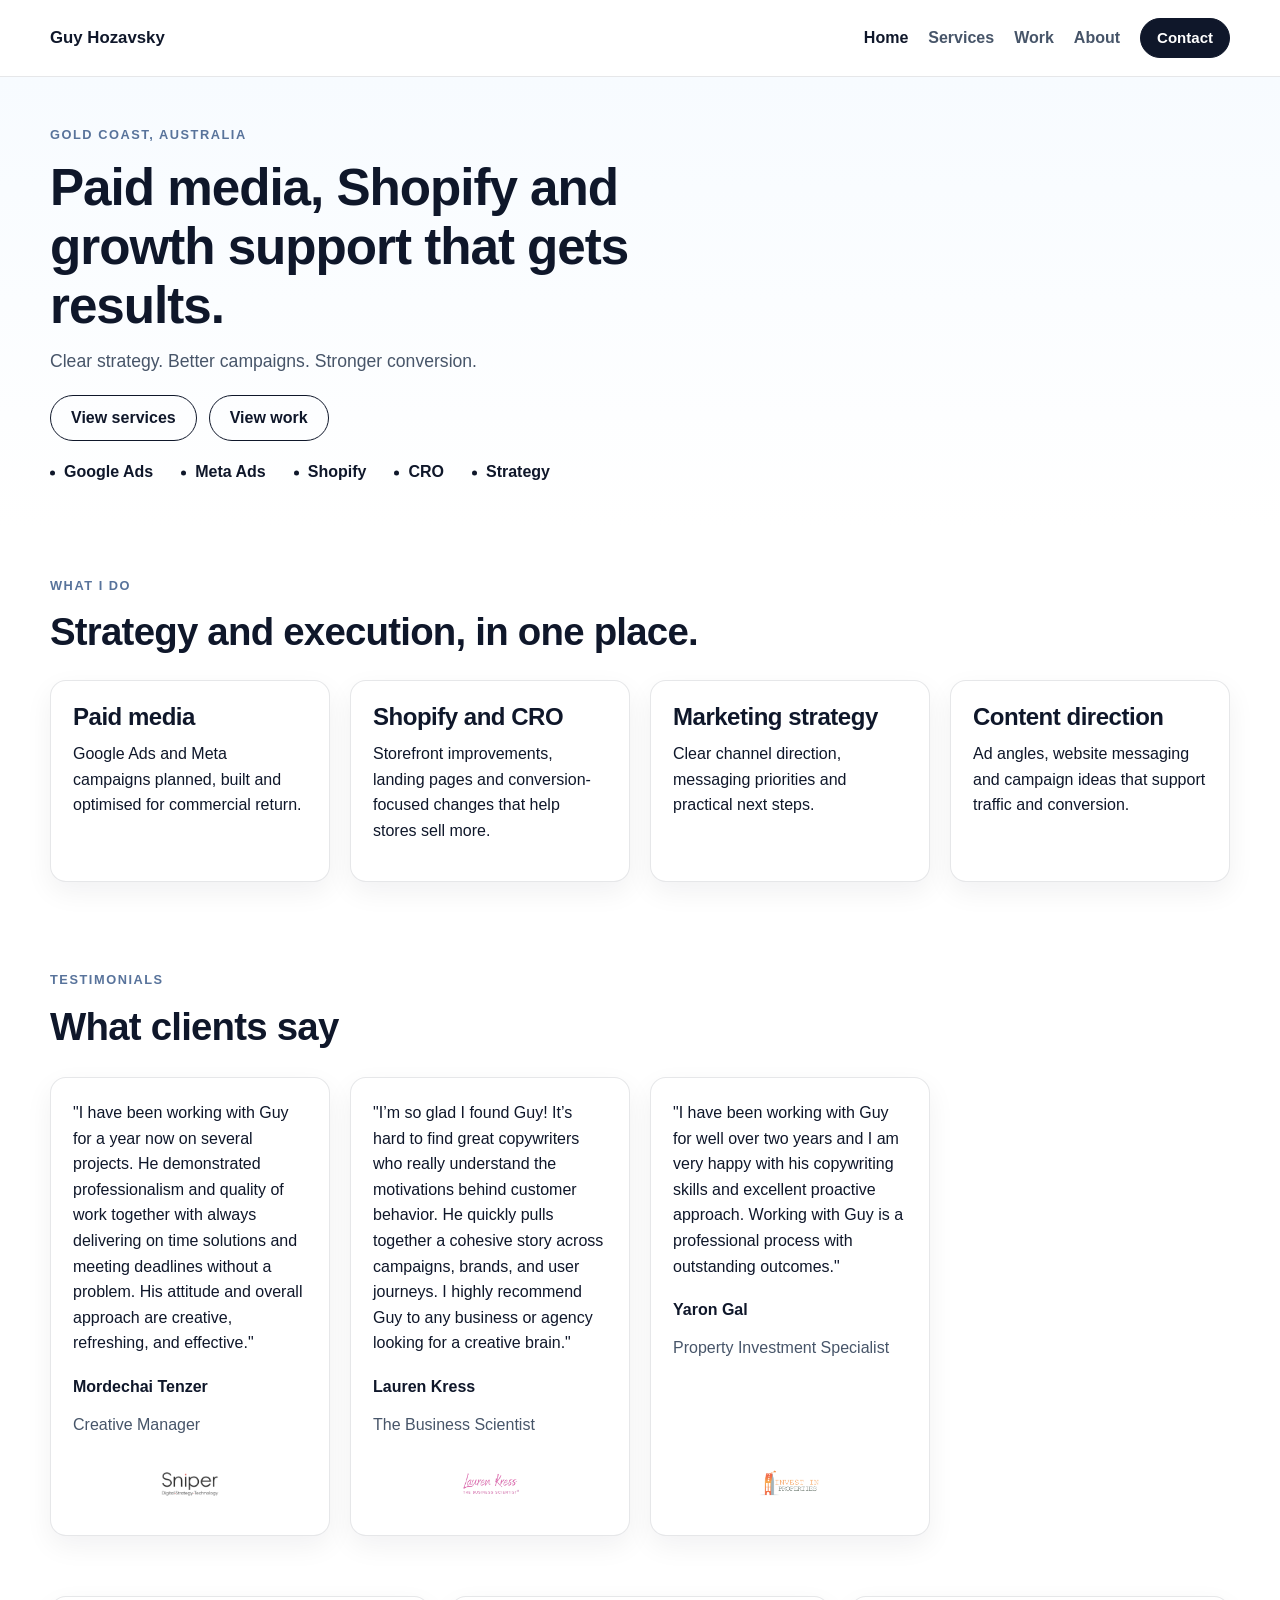
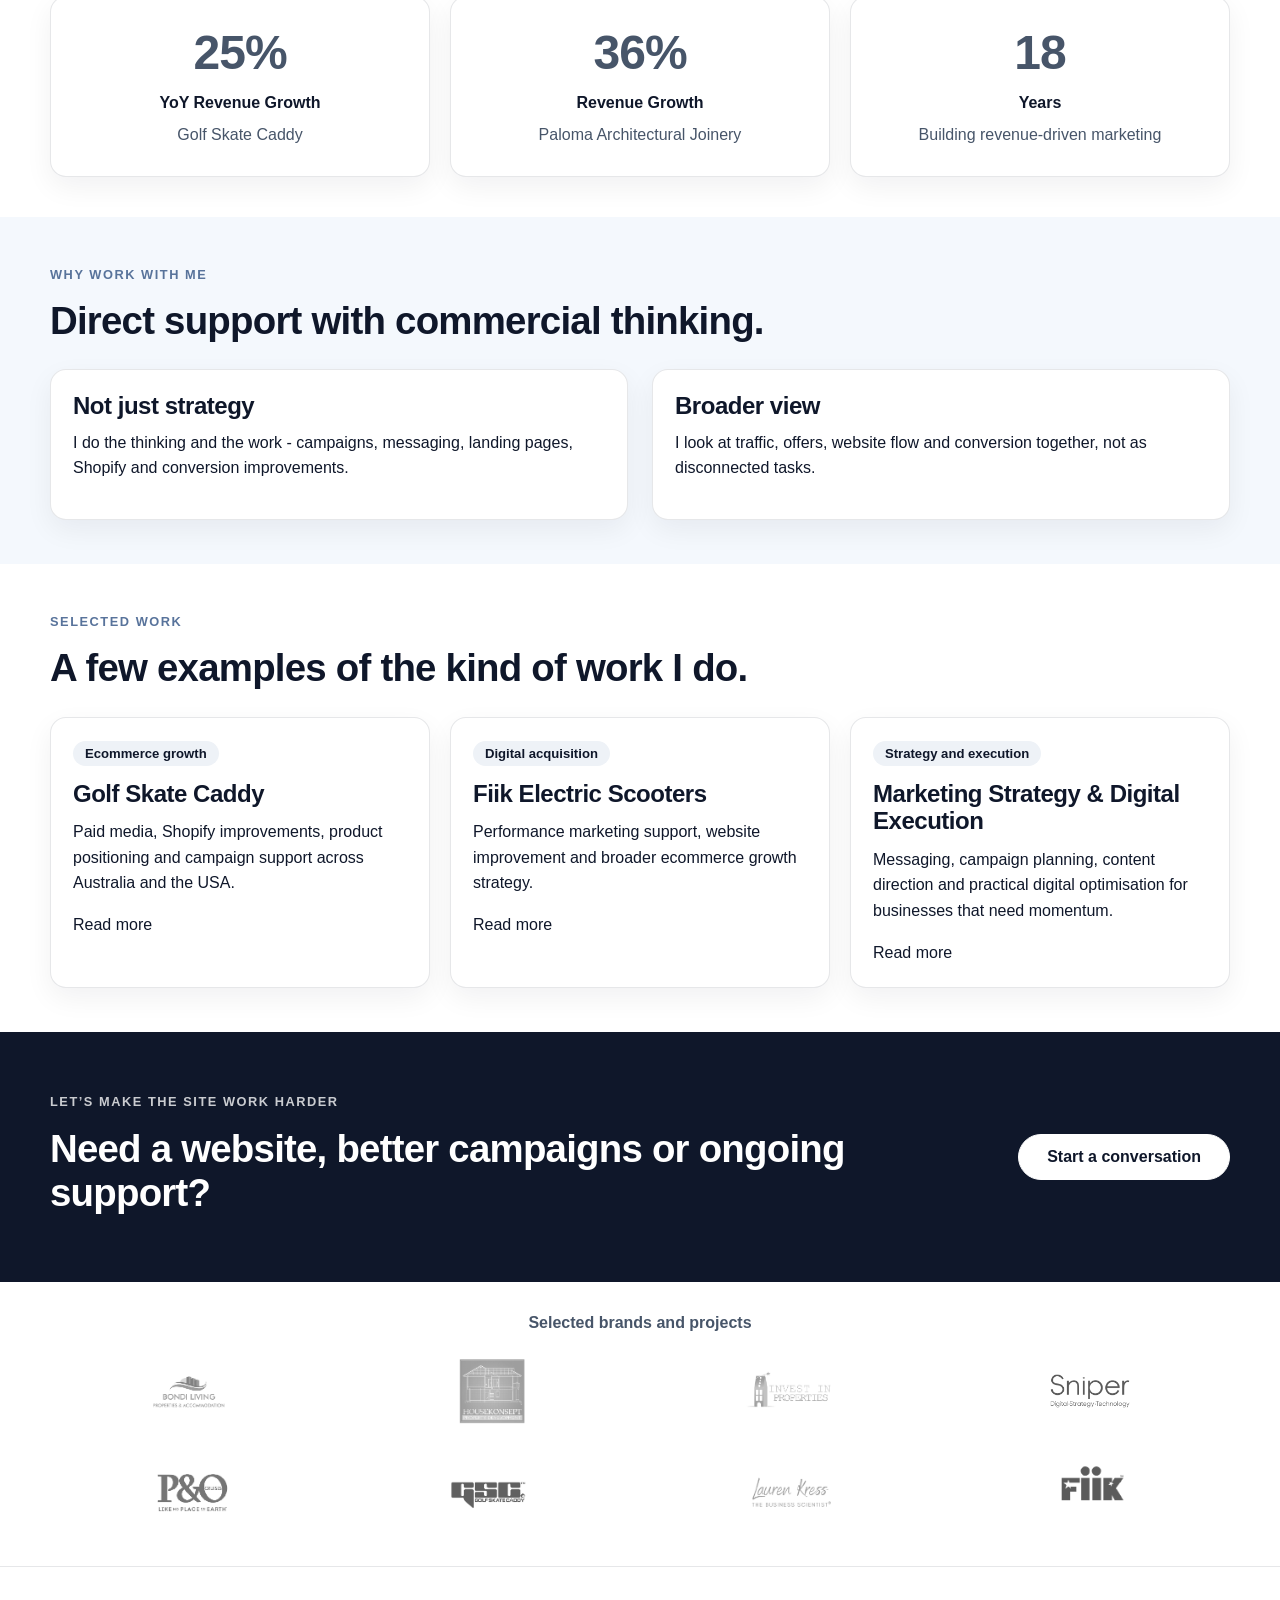
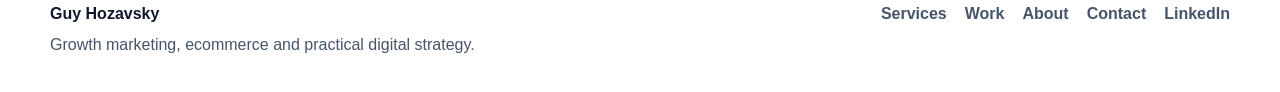
==== commit 65e23eb2: "Remove hero image from index.html Removed hero image section from the HTML." ====
--- a/index.html
+++ b/index.html
@@ -82,11 +82,6 @@
             <li>Strategy</li>
           </ul>
         </div>
-
-        <div class="hero-image reveal reveal-stagger-1">
-          <img src="images/guy-hozavsky.jpg" alt="Guy Hozavsky">
-        </div>
-      </div>
     </section>
 
     <section class="section">
@@ -304,4 +299,4 @@
   <a href="#top" class="back-to-top" aria-label="Back to top">↑ Top</a>
   <script src="js/script.js"></script>
 </body>
-</html>+</html>
--- a/css/style.css
+++ b/css/style.css
@@ -628,6 +628,13 @@
   margin: 0 auto;
 }
 
+.package-accordion-3up {
+  max-width: 100%;
+  grid-template-columns: repeat(3, minmax(0, 1fr));
+  gap: 18px;
+  align-items: start;
+}
+
 .package-item {
   background: #ffffff;
   border: 1px solid var(--line);
@@ -635,6 +642,7 @@
   box-shadow: var(--shadow-sm);
   overflow: hidden;
   transition: transform 0.2s ease, box-shadow 0.2s ease, border-color 0.2s ease;
+  height: fit-content;
 }
 
 .package-item:hover {
@@ -646,10 +654,10 @@
 .package-summary {
   list-style: none;
   display: grid;
-  grid-template-columns: minmax(0, 1fr) auto 32px;
-  align-items: center;
-  gap: 14px;
-  padding: 16px 18px;
+  grid-template-columns: 1fr auto 32px;
+  align-items: start;
+  gap: 12px;
+  padding: 18px;
   cursor: pointer;
 }
 
@@ -658,7 +666,7 @@
 }
 
 .package-summary-main h3 {
-  margin: 0 0 2px;
+  margin: 0 0 4px;
   font-size: 1.1rem;
 }
 
@@ -666,25 +674,28 @@
   margin: 0;
   color: var(--muted);
   font-size: 0.95rem;
+  line-height: 1.4;
 }
 
 .package-summary-meta {
   display: flex;
   flex-direction: column;
   align-items: flex-end;
+  gap: 2px;
   text-align: right;
-  gap: 2px;
 }
 
 .package-price {
   font-weight: 700;
   color: var(--text);
   font-size: 0.98rem;
+  white-space: nowrap;
 }
 
 .package-bestfor {
   color: var(--muted);
   font-size: 0.88rem;
+  white-space: nowrap;
 }
 
 .package-plus {
@@ -709,12 +720,12 @@
 }
 
 .package-content {
-  padding: 0 18px 14px;
+  padding: 0 18px 18px;
   border-top: 1px solid var(--line);
 }
 
 .package-content p {
-  margin: 12px 0 8px;
+  margin: 14px 0 10px;
 }
 
 .package-content ul {
@@ -725,7 +736,6 @@
 .package-content li + li {
   margin-top: 0.25rem;
 }
-
 .back-to-top {
   position: fixed;
   right: 22px;
@@ -1004,6 +1014,12 @@
 }
 
 @media (max-width: 1024px) {
+
+.package-accordion-3up {
+  grid-template-columns: 1fr;
+  gap: 12px;
+}
+
   .hero-grid,
   .split-grid,
   .case-study-grid,
@@ -1193,6 +1209,22 @@
     padding: 22px;
   }
 
+.package-summary {
+  grid-template-columns: 1fr 32px;
+  gap: 10px;
+  padding: 14px 16px;
+}
+
+.package-summary-meta {
+  grid-column: 1 / -1;
+  align-items: flex-start;
+  text-align: left;
+  margin-top: 2px;
+}
+
+.package-content {
+  padding: 0 16px 14px;
+}
   .footer-wrap {
     flex-direction: column;
   }
